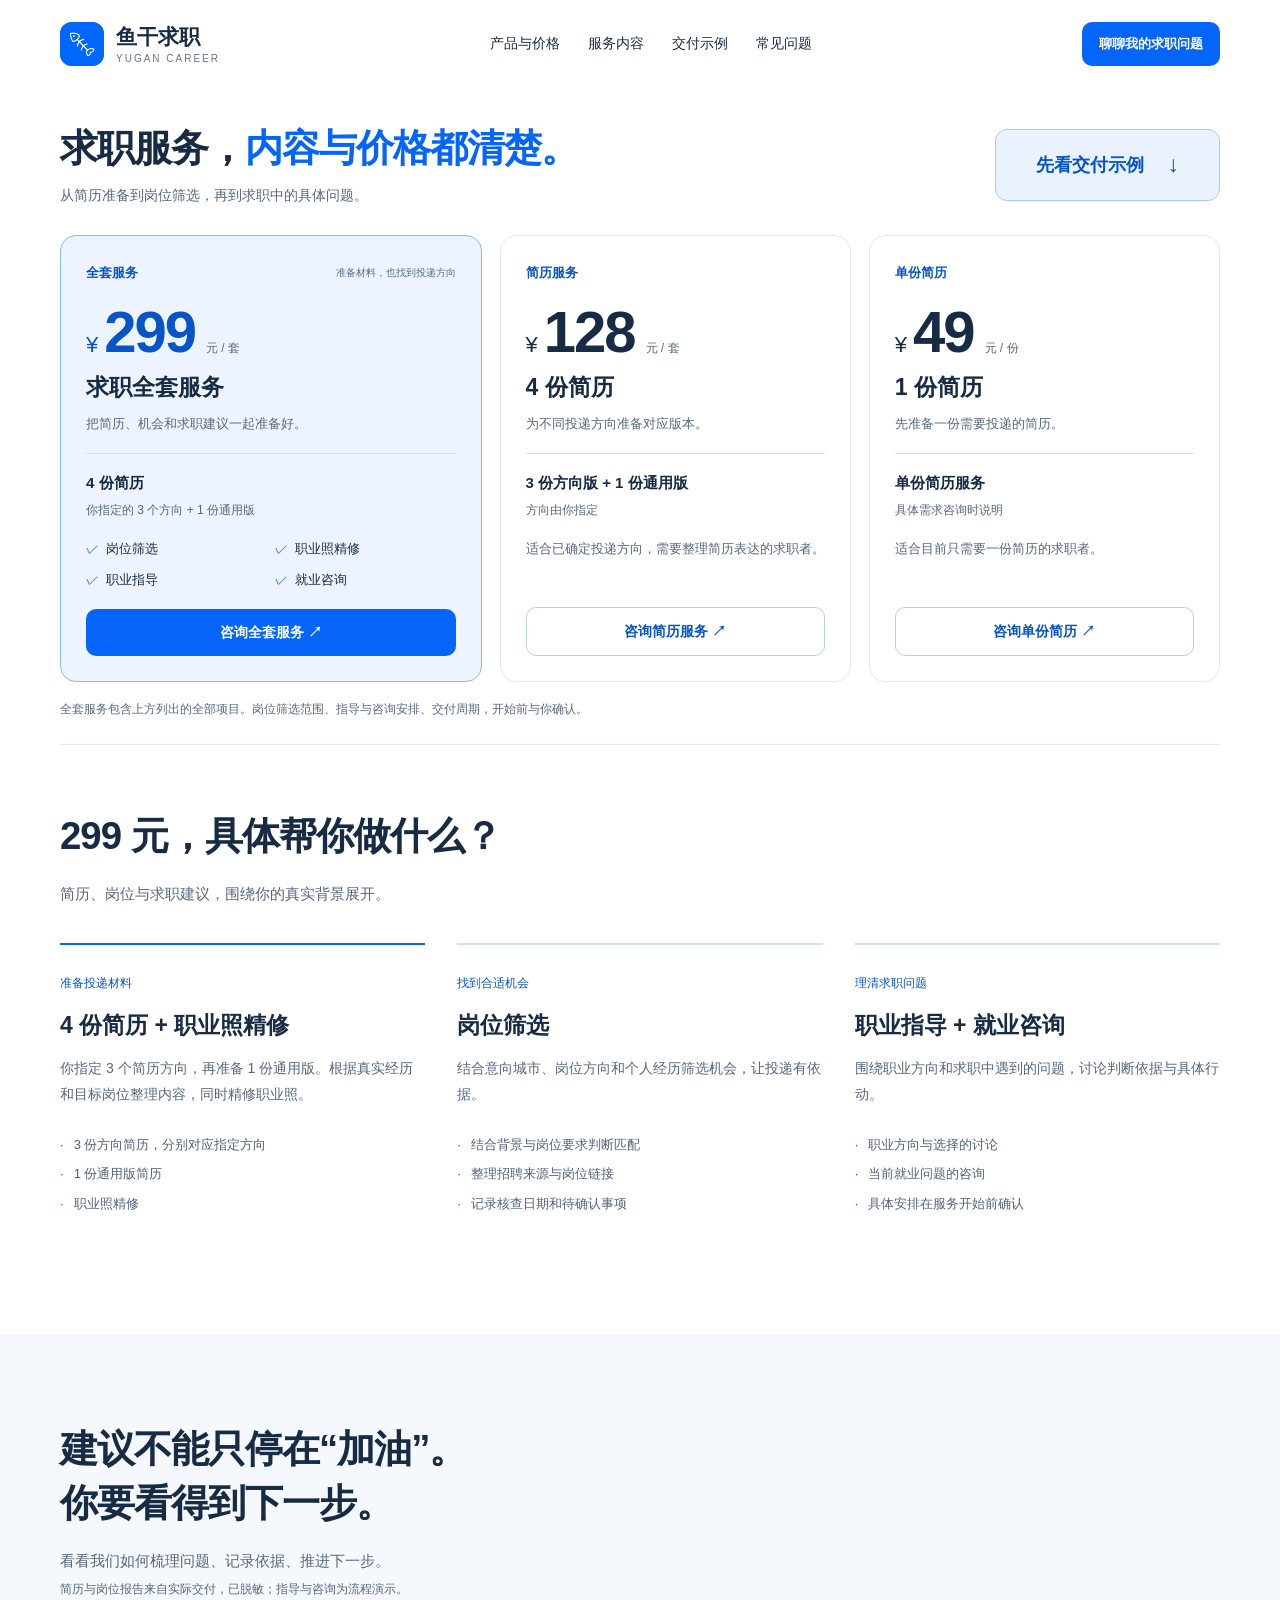
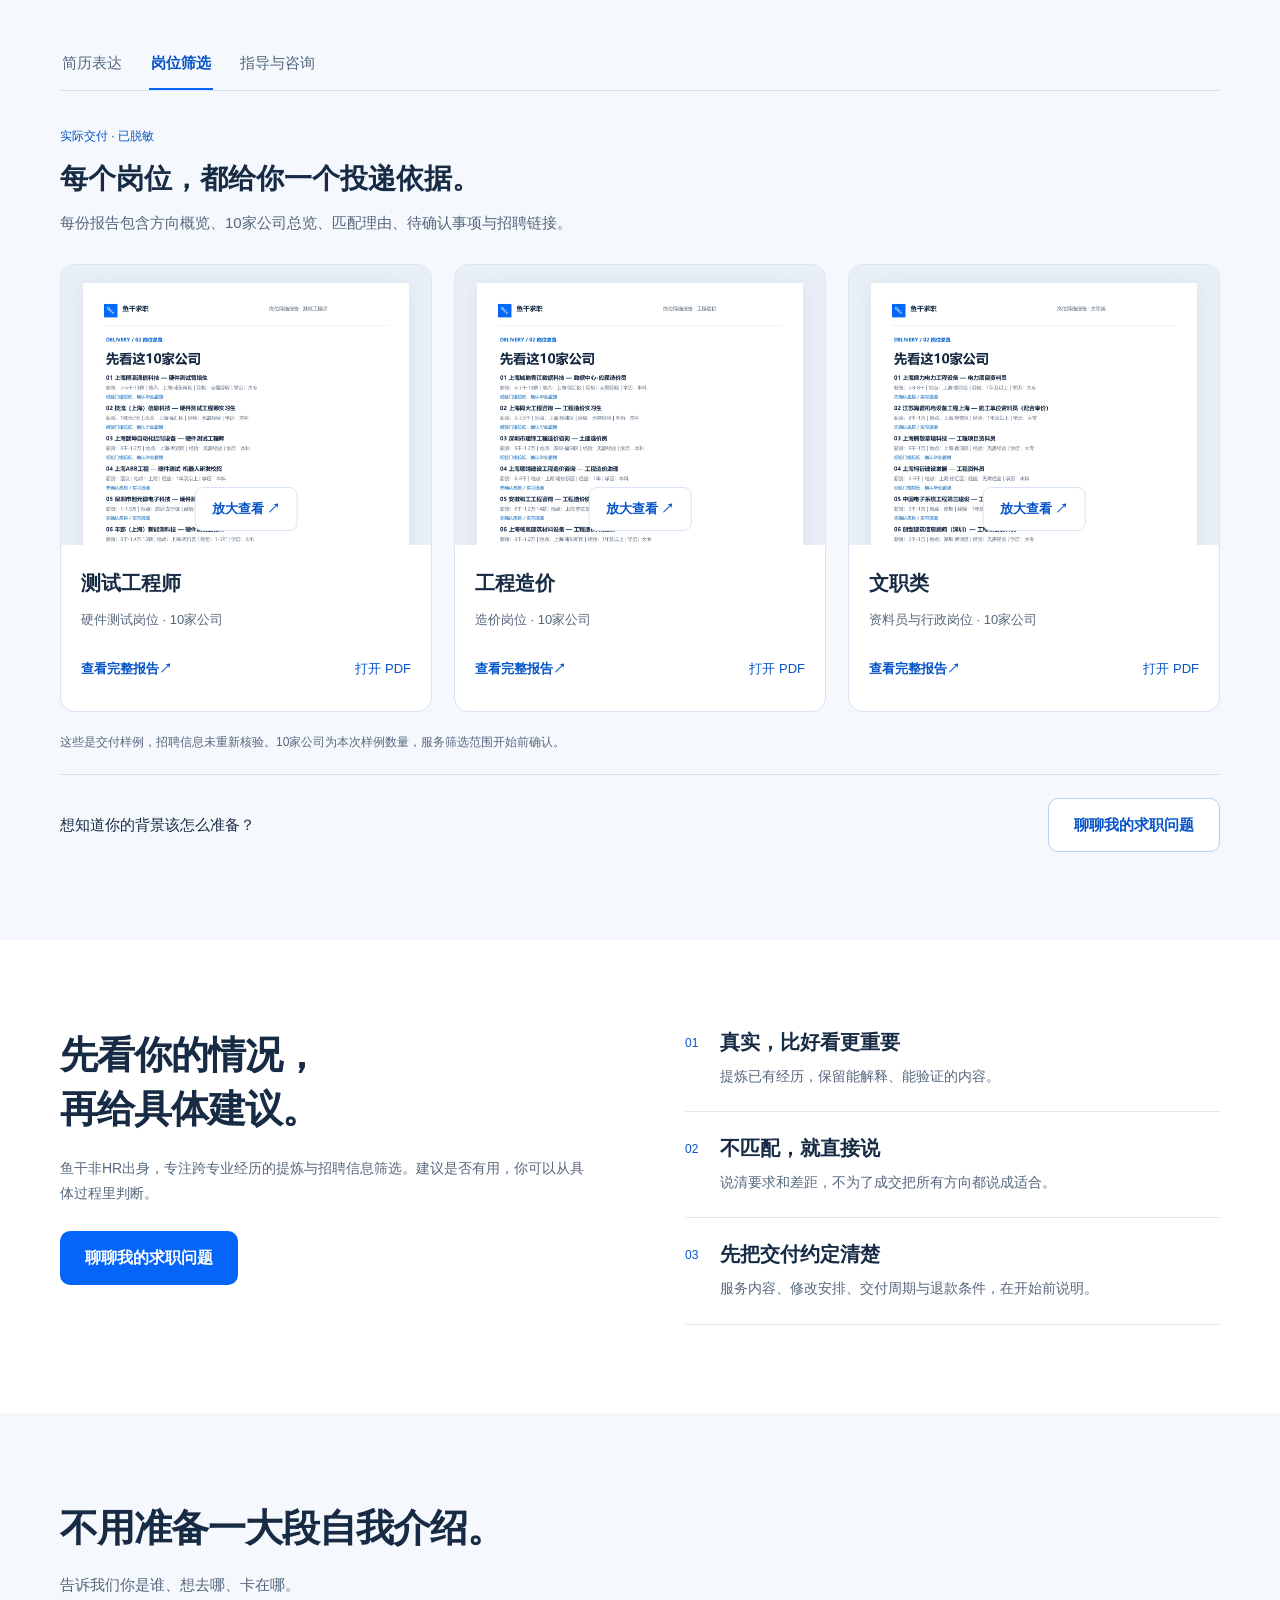
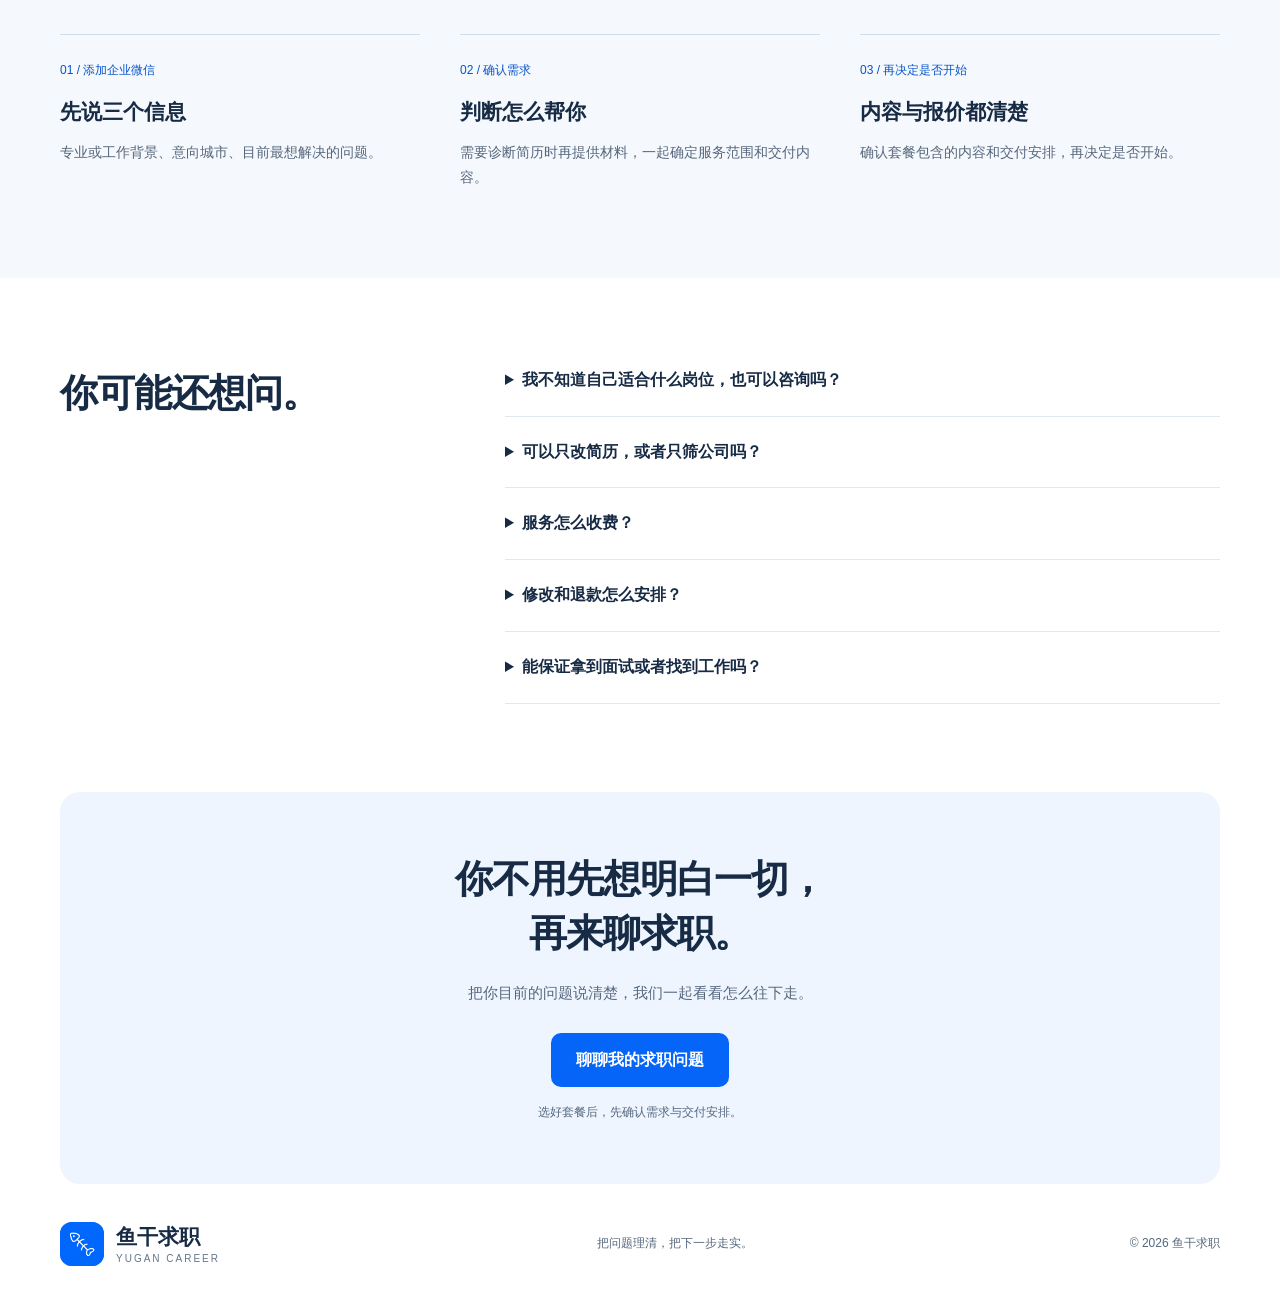
==== index.html @ aa8408c3 "Publish Yugan career landing page with anonymous delivery examples" ====
<!doctype html>
<html lang="zh-CN">
<head>
<meta charset="UTF-8"><meta name="viewport" content="width=device-width,initial-scale=1">
<title>鱼干求职｜全套求职服务 299 元</title>
<meta name="description" content="全套服务299元：4份简历、岗位筛选、职业照精修、职业指导、就业咨询。4份简历128元，单份简历49元。">
<meta name="theme-color" content="#0665f9">
<link rel="icon" type="image/png" href="yugan-logo-v9.png">
<link rel="stylesheet" href="style.css?v=live-8">
</head>
<body>
<header class="header"><a class="brand" href="#"><img class="brand-mark" src="yugan-logo-v9.png" alt="鱼干鱼骨标识" width="48" height="48"><span>鱼干求职<small>YUGAN CAREER</small></span></a><nav aria-label="主导航"><a href="#products">产品与价格</a><a href="#services">服务内容</a><a href="#delivery">交付示例</a><a href="#questions">常见问题</a></nav><button class="button small" data-contact>聊聊我的求职问题</button></header>
<main>
<section class="product-hero" id="products" aria-labelledby="product-title">
<div class="product-heading"><div><h1 id="product-title">求职服务，<span>内容与价格都清楚。</span></h1><p>从简历准备到岗位筛选，再到求职中的具体问题。</p></div><a href="#delivery" class="delivery-cta"><span>先看交付示例</span><span aria-hidden="true">↓</span></a></div>
<div class="pricing-grid">
<article class="price-card full-plan"><div class="plan-head"><span class="plan-tag">全套服务</span><span class="plan-hint">准备材料，也找到投递方向</span></div><div class="plan-price"><span>¥</span><strong>299</strong><span>元 / 套</span></div><h2>求职全套服务</h2><p class="plan-summary">把简历、机会和求职建议一起准备好。</p><div class="resume-bundle"><strong>4 份简历</strong><span>你指定的 3 个方向 + 1 份通用版</span></div><ul class="plan-includes"><li>岗位筛选</li><li>职业照精修</li><li>职业指导</li><li>就业咨询</li></ul><button class="button" data-contact data-plan="求职全套服务 · 299元">咨询全套服务 ↗</button></article>
<article class="price-card resume-plan"><div class="plan-head"><span class="plan-tag">简历服务</span></div><div class="plan-price"><span>¥</span><strong>128</strong><span>元 / 套</span></div><h2>4 份简历</h2><p class="plan-summary">为不同投递方向准备对应版本。</p><div class="resume-bundle"><strong>3 份方向版 + 1 份通用版</strong><span>方向由你指定</span></div><p class="plan-detail">适合已确定投递方向，需要整理简历表达的求职者。</p><button class="button secondary" data-contact data-plan="4份简历服务 · 128元">咨询简历服务 ↗</button></article>
<article class="price-card single-plan"><div class="plan-head"><span class="plan-tag">单份简历</span></div><div class="plan-price"><span>¥</span><strong>49</strong><span>元 / 份</span></div><h2>1 份简历</h2><p class="plan-summary">先准备一份需要投递的简历。</p><div class="resume-bundle"><strong>单份简历服务</strong><span>具体需求咨询时说明</span></div><p class="plan-detail">适合目前只需要一份简历的求职者。</p><button class="button secondary" data-contact data-plan="单份简历服务 · 49元">咨询单份简历 ↗</button></article>
</div><p class="pricing-note">全套服务包含上方列出的全部项目。岗位筛选范围、指导与咨询安排、交付周期，开始前与你确认。</p>
</section>
<section class="section services" id="services"><div class="section-head"><h2>299 元，具体帮你做什么？</h2><p>简历、岗位与求职建议，围绕你的真实背景展开。</p></div><div class="service-grid"><article class="service-card"><span class="service-label">准备投递材料</span><h3>4 份简历 + 职业照精修</h3><p>你指定 3 个简历方向，再准备 1 份通用版。根据真实经历和目标岗位整理内容，同时精修职业照。</p><ul><li>3 份方向简历，分别对应指定方向</li><li>1 份通用版简历</li><li>职业照精修</li></ul></article><article class="service-card"><span class="service-label">找到合适机会</span><h3>岗位筛选</h3><p>结合意向城市、岗位方向和个人经历筛选机会，让投递有依据。</p><ul><li>结合背景与岗位要求判断匹配</li><li>整理招聘来源与岗位链接</li><li>记录核查日期和待确认事项</li></ul></article><article class="service-card"><span class="service-label">理清求职问题</span><h3>职业指导 + 就业咨询</h3><p>围绕职业方向和求职中遇到的问题，讨论判断依据与具体行动。</p><ul><li>职业方向与选择的讨论</li><li>当前就业问题的咨询</li><li>具体安排在服务开始前确认</li></ul></article></div></section>
<section class="delivery-section" id="delivery"><div class="section delivery-inner"><div class="section-head"><div><h2>建议不能只停在“加油”。<br>你要看得到下一步。</h2></div><p>看看我们如何梳理问题、记录依据、推进下一步。<br><small>简历与岗位报告来自实际交付，已脱敏；指导与咨询为流程演示。</small></p></div><div class="delivery-tabs" role="tablist" aria-label="交付示例"><button id="tab-resume" role="tab" aria-selected="false" tabindex="-1" aria-controls="panel-resume" data-tab="resume">简历表达</button><button id="tab-jobs" role="tab" aria-selected="true" aria-controls="panel-jobs" tabindex="0" data-tab="jobs">岗位筛选</button><button id="tab-follow" role="tab" aria-selected="false" tabindex="-1" aria-controls="panel-follow" data-tab="follow">指导与咨询</button></div><div id="panel-resume" class="delivery-panel sample-panel" role="tabpanel" aria-labelledby="tab-resume" hidden><div class="sample-intro"><span class="mini-label">实际交付 · 已脱敏</span><h3>同一段经历，围绕不同方向展开。</h3><p>以下展示三份方向版简历。通用版也是4份简历服务的一部分，本次样例未展示。</p></div><div class="sample-grid"><article class="sample-card"><button class="sample-preview" data-sample="resume-1" aria-label="放大查看工程造价 · 简历"><img src="resume-1-1.webp" alt="工程造价 · 简历脱敏页面预览" loading="lazy" width="1191" height="1684"><span>放大查看 ↗</span></button><div class="sample-card-copy"><h4>工程造价</h4><p>突出算量、资料与招投标经历</p><div class="sample-actions"><button data-sample="resume-1">查看简历 <span aria-hidden="true">↗</span></button><a href="resume-1.pdf" target="_blank" rel="noopener">打开 PDF</a></div></div></article><article class="sample-card"><button class="sample-preview" data-sample="resume-2" aria-label="放大查看测试工程师 · 简历"><img src="resume-2-1.webp" alt="测试工程师 · 简历脱敏页面预览" loading="lazy" width="1191" height="1684"><span>放大查看 ↗</span></button><div class="sample-card-copy"><h4>测试工程师</h4><p>突出硬件测试与系统调试经历</p><div class="sample-actions"><button data-sample="resume-2">查看简历 <span aria-hidden="true">↗</span></button><a href="resume-2.pdf" target="_blank" rel="noopener">打开 PDF</a></div></div></article><article class="sample-card"><button class="sample-preview" data-sample="resume-3" aria-label="放大查看电气工程师 · 简历"><img src="resume-3-1.webp" alt="电气工程师 · 简历脱敏页面预览" loading="lazy" width="1191" height="1684"><span>放大查看 ↗</span></button><div class="sample-card-copy"><h4>电气工程师</h4><p>突出电气控制与自动化项目</p><div class="sample-actions"><button data-sample="resume-3">查看简历 <span aria-hidden="true">↗</span></button><a href="resume-3.pdf" target="_blank" rel="noopener">打开 PDF</a></div></div></article></div><p class="sample-note">姓名、联系方式、照片及学校、单位名称已隐藏，保留经历正文供你查看。</p><div class="sample-consult"><span>想知道你的背景该怎么准备？</span><button class="button secondary" data-contact>聊聊我的求职问题</button></div></div><div id="panel-jobs" class="delivery-panel sample-panel" role="tabpanel" aria-labelledby="tab-jobs"><div class="sample-intro"><span class="mini-label">实际交付 · 已脱敏</span><h3>每个岗位，都给你一个投递依据。</h3><p>每份报告包含方向概览、10家公司总览、匹配理由、待确认事项与招聘链接。</p></div><div class="sample-grid"><article class="sample-card"><button class="sample-preview" data-sample="jobs-1" aria-label="放大查看测试工程师 · 岗位筛选报告"><img src="jobs-1-2.webp" alt="测试工程师 · 岗位筛选报告脱敏页面预览" loading="lazy" width="1191" height="1684"><span>放大查看 ↗</span></button><div class="sample-card-copy"><h4>测试工程师</h4><p>硬件测试岗位 · 10家公司</p><div class="sample-actions"><button data-sample="jobs-1">查看完整报告 <span aria-hidden="true">↗</span></button><a href="jobs-1.pdf" target="_blank" rel="noopener">打开 PDF</a></div></div></article><article class="sample-card"><button class="sample-preview" data-sample="jobs-2" aria-label="放大查看工程造价 · 岗位筛选报告"><img src="jobs-2-2.webp" alt="工程造价 · 岗位筛选报告脱敏页面预览" loading="lazy" width="1191" height="1684"><span>放大查看 ↗</span></button><div class="sample-card-copy"><h4>工程造价</h4><p>造价岗位 · 10家公司</p><div class="sample-actions"><button data-sample="jobs-2">查看完整报告 <span aria-hidden="true">↗</span></button><a href="jobs-2.pdf" target="_blank" rel="noopener">打开 PDF</a></div></div></article><article class="sample-card"><button class="sample-preview" data-sample="jobs-3" aria-label="放大查看文职类 · 岗位筛选报告"><img src="jobs-3-2.webp" alt="文职类 · 岗位筛选报告脱敏页面预览" loading="lazy" width="1191" height="1684"><span>放大查看 ↗</span></button><div class="sample-card-copy"><h4>文职类</h4><p>资料员与行政岗位 · 10家公司</p><div class="sample-actions"><button data-sample="jobs-3">查看完整报告 <span aria-hidden="true">↗</span></button><a href="jobs-3.pdf" target="_blank" rel="noopener">打开 PDF</a></div></div></article></div><p class="sample-note">这些是交付样例，招聘信息未重新核验。10家公司为本次样例数量，服务筛选范围开始前确认。</p><div class="sample-consult"><span>想知道你的背景该怎么准备？</span><button class="button secondary" data-contact>聊聊我的求职问题</button></div></div><div id="panel-follow" class="delivery-panel consultation-panel" role="tabpanel" aria-labelledby="tab-follow" hidden>
<div class="sample-intro"><span class="mini-label">职业指导 + 就业咨询 · 内容与流程演示</span><h3>你卡在哪，我们就从哪一步理清。</h3><p>方向没定、投递没反馈、机会不会选。把问题拆开，结合你的经历和实际限制，讨论下一步怎么做。</p></div>
<div class="consult-topics">
<article><span class="consult-number">01 / 方向判断</span><h4>“我的经历，到底能找什么工作？”</h4><p>专业不对口、想转行，或几个方向都想尝试。</p><details open><summary>具体会讨论什么</summary><ul><li>从课程、项目和实习中找可迁移的能力。</li><li>对照目标岗位，区分已有优势与需要补的要求。</li><li>结合城市、薪资预期和时间安排，排出尝试顺序。</li></ul><div class="consult-result"><strong>让你更清楚</strong><span>先试哪个方向，理由是什么，哪些条件还需要验证。</span></div></details></article>
<article><span class="consult-number">02 / 投递判断</span><h4>“投了不少，为什么一直没反馈？”</h4><p>先看投递记录，再判断问题出在哪一步。</p><details><summary>具体会讨论什么</summary><ul><li>投的岗位是否符合毕业届别、经验和专业要求。</li><li>使用的简历版本，是否能支撑岗位的关键要求。</li><li>反馈停在投递、沟通还是面试环节，分别怎么调整。</li></ul><div class="consult-result"><strong>让你更清楚</strong><span>下一轮优先调整方向、材料，还是投递方式。</span></div></details></article>
<article><span class="consult-number">03 / 机会选择</span><h4>“回老家还是去大城市？这份工作值不值得去？”</h4><p>把具体机会摊开，看你在意的条件。</p><details><summary>具体会讨论什么</summary><ul><li>比较工作内容、薪资、生活成本与通勤。</li><li>看岗位能积累哪些经验，是否接近你的后续方向。</li><li>列出招聘信息里没说清、需要向企业确认的问题。</li></ul><div class="consult-result"><strong>让你更清楚</strong><span>选择依据、主要取舍，以及做决定前还缺哪些信息。</span></div></details></article>
</div>
<div class="consult-example"><div class="consult-example-heading"><span class="mini-label">一次讨论如何展开</span><h4>“测试、造价、文职，三个方向都能投吗？”</h4><p>场景演示，展示分析思路；并非真实客户咨询记录。</p></div><div class="consult-example-body"><dl><div><dt>先看经历</dt><dd>有哪些测试、工程资料、算量或办公经历？分别做到什么程度？</dd></div><div><dt>再对照岗位</dt><dd>测试岗看技术与实操，造价岗看算量与清单，资料岗看归档与台账。经历能对上的部分各不相同。</dd></div><div><dt>补齐限制条件</dt><dd>能去哪个城市？何时到岗？最低薪资预期是多少？能否接受驻场？</dd></div><div><dt>确定下一步</dt><dd>选出优先尝试的方向，用对应简历投符合门槛的岗位；记录反馈后，再讨论是否调整。</dd></div></dl><div class="consult-takeaway"><strong>把“我很迷茫”变成一个具体任务。</strong><span>先确认目标岗位的应届通道，再准备对应材料和投递问题。</span></div></div></div>
<div class="consult-preparation"><div><span class="mini-label">不用先把一切想明白</span><h4>咨询前，带来这三类信息就够了。</h4><p>不需要完整材料才能开始聊，先说明你当前最困扰的问题。</p></div><ol><li><strong>你的背景</strong><span>专业、毕业时间、工作或实习经历。</span></li><li><strong>你的条件</strong><span>意向城市、岗位、薪资预期与到岗时间。</span></li><li><strong>你遇到的问题</strong><span>投递记录、招聘页面或正在比较的机会，有的话一起提供。</span></li></ol></div>
<p class="sample-note">以上展示可讨论的问题与分析方式。具体指导与咨询范围、次数、响应时间和交付形式，服务开始前确认；建议结合实际情况，不承诺保面试或保录用。</p><div class="sample-consult"><span>把你当前最想解决的一个问题告诉我们。</span><button class="button secondary" data-contact>聊聊我的求职问题</button></div>
</div></div></section>
<section class="section approach"><div class="approach-statement"><h2>先看你的情况，<br>再给具体建议。</h2><p>鱼干非HR出身，专注跨专业经历的提炼与招聘信息筛选。建议是否有用，你可以从具体过程里判断。</p><button class="button" data-contact>聊聊我的求职问题</button></div><div class="principles"><article><span>01</span><div><h3>真实，比好看更重要</h3><p>提炼已有经历，保留能解释、能验证的内容。</p></div></article><article><span>02</span><div><h3>不匹配，就直接说</h3><p>说清要求和差距，不为了成交把所有方向都说成适合。</p></div></article><article><span>03</span><div><h3>先把交付约定清楚</h3><p>服务内容、修改安排、交付周期与退款条件，在开始前说明。</p></div></article></div></section>
<section class="process-section"><div class="section"><div class="section-head"><div><h2>不用准备一大段自我介绍。</h2></div><p>告诉我们你是谁、想去哪、卡在哪。</p></div><div class="process-grid"><article><span>01 / 添加企业微信</span><h3>先说三个信息</h3><p>专业或工作背景、意向城市、目前最想解决的问题。</p></article><article><span>02 / 确认需求</span><h3>判断怎么帮你</h3><p>需要诊断简历时再提供材料，一起确定服务范围和交付内容。</p></article><article><span>03 / 再决定是否开始</span><h3>内容与报价都清楚</h3><p>确认套餐包含的内容和交付安排，再决定是否开始。</p></article></div></div></section>
<section class="section faq" id="questions"><div><h2>你可能还想问。</h2></div><div class="faq-list"><details><summary>我不知道自己适合什么岗位，也可以咨询吗？</summary><p>可以。先说明你的专业、经历和限制条件，我们会讨论可尝试的方向及判断依据，再确定是否适合进一步服务。</p></details><details><summary>可以只改简历，或者只筛公司吗？</summary><p>可以只选择简历服务：4份简历128元，单份49元。岗位筛选包含在299元全套服务中；如需单独筛选，先咨询具体安排。</p></details><details><summary>服务怎么收费？</summary><p>全套服务299元，包含4份简历、岗位筛选、职业照精修、职业指导与就业咨询。简历服务128元，包含指定3个方向的简历和1份通用版，共4份。单份简历49元。</p></details><details><summary>修改和退款怎么安排？</summary><p>简历服务支持定稿前修改、不满意全额退款。全套服务各项交付的修改与退款安排，会在购买前说明。</p></details><details><summary>能保证拿到面试或者找到工作吗？</summary><p>不能保证。我们负责约定的材料、筛选和指导交付，面试与录用由企业及求职实际情况共同决定。</p></details></div></section>
<section class="closing"><h2>你不用先想明白一切，<br>再来聊求职。</h2><p>把你目前的问题说清楚，我们一起看看怎么往下走。</p><button class="button orange" data-contact>聊聊我的求职问题</button><small>选好套餐后，先确认需求与交付安排。</small></section>
</main><footer><a class="brand" href="#"><img class="brand-mark" src="yugan-logo-v9.png" alt="鱼干鱼骨标识" width="48" height="48"><span>鱼干求职<small>YUGAN CAREER</small></span></a><p>把问题理清，把下一步走实。</p><span>© 2026 鱼干求职</span></footer>
<div class="mobile-bar"><div><strong id="sticky-plan">想了解哪一档服务？</strong><span id="sticky-detail">全套299元 · 简历128元 · 单份49元</span></div><button class="button orange" data-contact>聊聊我的求职问题</button></div>
<dialog id="contact-dialog" aria-labelledby="contact-title"><button class="close-dialog" aria-label="关闭咨询窗口">×</button><h2 id="contact-title">聊聊你的服务需求。</h2><p id="selected-plan" hidden></p><button type="button" id="copy-consultation" class="copy-consultation" hidden>复制套餐与咨询说明</button><p id="copy-feedback" class="copy-feedback" role="status"></p><ol class="contact-prompts"><li>你的专业或工作背景</li><li>想去的城市与岗位方向</li><li>当前最想解决的问题</li></ol><div id="contact-ready" hidden><img id="contact-qr" alt="鱼干求职企业微信添加二维码" hidden><a id="contact-link" class="button" target="_blank" rel="noopener noreferrer">打开企业微信添加入口</a><p>手机上可按入口提示添加，或长按保存二维码后在微信中识别。</p></div><div id="contact-unavailable"><strong>企业微信咨询入口尚未开放</strong><p>当前页面供预览，添加入口接通后即可咨询。</p></div></dialog>
<dialog id="sample-dialog" aria-labelledby="sample-title"><div class="sample-viewer-head"><div><span class="mini-label">脱敏交付样例</span><h2 id="sample-title"></h2></div><button id="sample-close" aria-label="关闭样例预览">×</button></div><div class="sample-viewer-controls"><button id="sample-prev" aria-label="上一页">← 上一页</button><span id="sample-page" aria-live="polite"></span><button id="sample-next" aria-label="下一页">下一页 →</button></div><div class="sample-viewer-scroll"><img id="sample-image" alt="" width="1191" height="1684"></div><div class="sample-viewer-foot"><a id="sample-original" target="_blank" rel="noopener">打开高清图放大</a><a id="sample-pdf" target="_blank" rel="noopener">打开完整 PDF ↗</a></div></dialog>
<script src="contact-config.js"></script><script src="script.js?v=live-8"></script>
</body></html>
---- style.css ----
:root{--brand:#0665f9;--ink:#172b45;--muted:#56677d;--line:#e1e8f1;--paper:#fff;--blue:#f3f7ff}*{box-sizing:border-box}html{scroll-behavior:smooth;scroll-padding-top:90px}body{margin:0;background:white;color:var(--ink);font:16px/1.8 "Microsoft YaHei","PingFang SC",sans-serif}h1,h2,h3,p{margin:0}h1,h2,h3{line-height:1.4}h2{font-size:clamp(28px,3vw,40px);letter-spacing:-1px}h3{font-size:23px}p{color:var(--muted)}button,a,summary{-webkit-tap-highlight-color:transparent}button{font:inherit;cursor:pointer;border:0}a{color:inherit;text-decoration:none}button:focus-visible,a:focus-visible,summary:focus-visible{outline:3px solid var(--brand);outline-offset:5px}[hidden]{display:none!important}::selection{background:#d7e7ff;color:#172b45}.header{max-width:1240px;height:88px;margin:auto;padding:0 40px;display:flex;align-items:center;justify-content:space-between;gap:24px}.brand{display:flex;align-items:center;gap:12px;font-size:21px;font-weight:750;white-space:nowrap;line-height:1.4}.brand small{display:block;font-size:10px;letter-spacing:2px;color:#64758b;font-weight:500}.brand-mark{width:44px;height:44px;object-fit:contain;border-radius:12px;background:var(--brand)}nav{display:flex;gap:28px;font-size:14px}nav a:hover,.text-link:hover{color:var(--brand)}.button{display:inline-flex;align-items:center;justify-content:center;gap:24px;border-radius:10px;background:var(--brand);color:white;font-weight:600;padding:15px 25px;line-height:1.5;transition:background .2s,transform .2s}.button:hover{background:#0752cc;transform:translateY(-2px)}.button.small{padding:11px 17px;font-size:13px}.hero{padding:65px 40px 0;max-width:1240px;margin:auto}.hero-inner{display:grid;grid-template-columns:1.1fr 1fr;gap:70px;align-items:center}.eyebrow{display:block;font-size:13px;letter-spacing:1px;color:var(--brand);margin-bottom:23px}.hero h1{font-size:clamp(42px,4.7vw,62px);line-height:1.34;letter-spacing:-2px;font-weight:800}.hero h1 span{color:var(--brand)}.hero-description{margin-top:25px;font-size:16px;line-height:1.95}.hero-actions{display:flex;align-items:center;gap:23px;flex-wrap:wrap;margin-top:31px}.text-link{font-size:14px}.hero-note{font-size:12px;margin-top:15px}.route-board{border:1px solid #d9e5f6;border-radius:20px;overflow:hidden;background:#f5f8fe}.route-top{display:flex;justify-content:space-between;align-items:center;padding:22px 26px 0;font-size:14px;font-weight:600}.route-dot{width:8px;height:8px;border-radius:50%;background:var(--brand)}.route-options{display:flex;gap:6px;margin:20px 24px 0;padding:5px;border-radius:10px;background:#e8eef8}.route-option{flex:1;background:transparent;border-radius:7px;padding:9px 3px;font-size:13px;color:#506077;white-space:nowrap}.route-option[aria-pressed=true]{background:white;color:#0754c9;box-shadow:0 2px 6px #234d8b0c;font-weight:700}.route-result{padding:27px 29px 29px;min-height:280px}.route-label{font-size:12px;color:#546780}.route-result h2{font-size:29px;letter-spacing:-.6px;margin:12px 0}.route-result p{font-size:14px;min-height:50px}.route-path{display:flex;gap:15px;align-items:center;margin-top:23px;font-size:12px;color:#0754c9}.route-path span{background:#e4efff;padding:6px 12px;border-radius:6px}.route-path i{font-style:normal}.route-bottom{border-top:1px solid #d9e5f6;padding:15px 25px;display:flex;justify-content:space-between;gap:10px;font-size:11px;color:#576b85}.route-bottom a{color:#0754c9;white-space:nowrap}.hero-bottom{display:flex;gap:42px;border-bottom:1px solid var(--line);margin-top:55px;padding-bottom:24px;font-size:12px;color:#596c83}.hero-bottom span:before{content:'✓';color:var(--brand);margin-right:10px}.section{max-width:1240px;margin:auto;padding:88px 40px}.section-head{margin-bottom:36px}.section-head p{margin-top:17px;font-size:15px}.section-head small{font-size:12px}.service-grid{display:grid;grid-template-columns:repeat(3,1fr);gap:32px}.service-card{position:relative;border-top:2px solid #cfdef2;padding:28px 0 0;display:flex;flex-direction:column}.service-card:first-child{border-color:var(--brand)}.card-number{position:absolute;right:0;top:25px;font-size:12px;color:#60758d}.service-label{font-size:12px;color:#0754c9;margin-bottom:15px}.service-card h3{margin-bottom:15px}.service-card p{font-size:14px}.service-card ul{padding:0;list-style:none;margin:20px 0 25px;font-size:13px;color:#50637a}.service-card li{margin:6px 0}.service-card li:before{content:'·';color:var(--brand);margin-right:10px}.inline-button{background:transparent;border-top:1px solid var(--line);padding:16px 0 0;text-align:left;color:#0754c9;font-size:13px;font-weight:600;margin-top:auto}.inline-button:after{content:' ↗'}.delivery-section{background:#f5f8fc}.delivery-tabs{display:flex;gap:25px;border-bottom:1px solid #d9e3ef;margin-bottom:30px}.delivery-tabs button{border-bottom:2px solid transparent;background:none;padding:12px 2px;color:#546880;font-size:15px}.delivery-tabs button[aria-selected=true]{border-color:var(--brand);color:#0754c9;font-weight:700}.delivery-panel{display:grid;grid-template-columns:1.1fr 1fr;gap:65px;align-items:center}.document{padding:28px 30px;border:1px solid #dce5f1;background:white;border-radius:14px;box-shadow:0 14px 35px #203a6006}.document-top{display:flex;justify-content:space-between;gap:12px;font-size:13px;font-weight:600;padding-bottom:18px;border-bottom:1px solid var(--line)}.document-top span:last-child{font-size:11px;color:#62768e;font-weight:400}.doc-label{font-size:12px;color:#5b6e85}.before,.after{padding:20px 0}.before p{font-size:15px;margin-top:8px}.after{border-top:1px solid var(--line)}.after p{font-size:17px;margin-top:8px;color:#173c70}.doc-foot{font-size:11px;color:#5c7088;padding-top:16px;border-top:1px solid var(--line)}.mini-label{font-size:12px;color:#0754c9}.delivery-copy h3{font-size:30px;margin:13px 0 19px}.delivery-copy p{font-size:14px;margin-top:12px}.job-fields{margin:8px 0 20px;font-size:13px}.job-fields>div{display:grid;grid-template-columns:90px 1fr;padding:11px 0;border-bottom:1px solid #eef2f7}.job-fields dt{font-weight:600}.job-fields dd{margin:0;color:var(--muted)}.review-list{padding-left:20px;margin:20px 0}.review-list li{padding:8px 0 13px 8px;color:var(--brand)}.review-list strong{color:var(--ink);display:block;font-size:15px}.review-list span{display:block;font-size:13px;color:var(--muted);margin-top:4px}.approach{display:grid;grid-template-columns:1fr 1fr;gap:90px}.approach-statement>p{margin:20px 0 25px;font-size:14px}.principles article{display:flex;gap:22px;padding:22px 0;border-bottom:1px solid var(--line)}.principles article:first-child{padding-top:0}.principles article>span{font-size:12px;color:#0754c9;padding-top:5px}.principles h3{font-size:20px;margin-bottom:8px}.principles p{font-size:14px}.process-section{background:#f5f8fc}.process-grid{display:grid;grid-template-columns:repeat(3,1fr);gap:40px}.process-grid article{border-top:1px solid #cfddec;padding-top:20px}.process-grid article>span{font-size:12px;color:#0754c9}.process-grid h3{font-size:21px;margin:13px 0}.process-grid p{font-size:14px}.faq{display:grid;grid-template-columns:.7fr 1.3fr;gap:60px}.faq-list details{border-bottom:1px solid var(--line);padding:21px 0}.faq-list details:first-child{padding-top:0}.faq-list summary{cursor:pointer;font-size:16px;font-weight:600}.faq-list p{margin-top:13px;font-size:14px}.closing{margin:0 auto;max-width:1160px;padding:60px 25px;background:#eef5ff;text-align:center;border-radius:20px}.closing p{margin:20px 0 27px;font-size:15px}.closing small{display:block;color:var(--muted);font-size:12px;margin-top:15px}footer{max-width:1240px;padding:38px 40px;margin:auto;display:flex;align-items:center;justify-content:space-between;gap:20px}footer p,footer>span{font-size:12px;color:var(--muted)}.mobile-bar{display:none}dialog{border:1px solid var(--line);border-radius:16px;width:calc(100% - 32px);max-width:470px;padding:35px;color:var(--ink)}dialog::backdrop{background:#142a48a6}dialog h2{font-size:25px}.close-dialog{position:absolute;right:12px;top:8px;background:transparent;font-size:30px;color:#5c6d84;width:40px;height:40px}.contact-prompts{padding-left:22px;margin:24px 0;line-height:2.2}.contact-prompts li{font-size:14px}#contact-unavailable{background:#f0f5fc;padding:18px;border-radius:10px}#contact-unavailable strong{font-size:15px}#contact-unavailable p,#contact-ready p{font-size:13px}#contact-qr{max-width:220px;width:100%;display:block;margin:20px auto}#contact-link{width:100%}
@media(max-width:1000px){.hero-inner{gap:30px}.hero h1{font-size:46px}.header nav{gap:18px}.route-top{font-size:13px}.hero-actions{gap:15px}.section{padding-block:65px}.delivery-panel,.approach{gap:35px}.hero{padding-top:45px}.route-result h2{font-size:26px}}
@media(max-width:700px){html{scroll-padding-top:20px}.header{height:76px;padding:0 20px;gap:10px}.brand{font-size:18px;gap:9px}.brand-mark{width:38px;height:38px}.brand small{font-size:8px}.header nav{display:none}.header .button{font-size:11px;padding:10px 12px}.hero{padding:35px 22px 0}.hero-inner{grid-template-columns:1fr;gap:32px}.hero h1{font-size:clamp(37px,10vw,48px);letter-spacing:-1px}.eyebrow{font-size:12px;margin-bottom:18px}.hero-description{font-size:14px;margin-top:21px}.desktop-break{display:none}.hero-actions{gap:15px;margin-top:24px}.hero-actions .button{width:100%;font-size:15px}.hero-note{font-size:11px}.route-board{border-radius:15px}.route-top{padding:20px 20px 0}.route-options{margin:17px 18px 0}.route-option{font-size:12px}.route-result{min-height:260px;padding:23px}.route-result h2{font-size:27px}.route-bottom{padding:13px 18px;font-size:10px}.route-path{gap:10px;font-size:11px}.hero-bottom{margin-top:30px;gap:10px;justify-content:space-between;font-size:10px}.hero-bottom span:before{display:none}.section{padding:52px 22px}.section-head{margin-bottom:28px}.section-head p{font-size:14px}.service-grid{grid-template-columns:1fr;gap:33px}.service-card{padding-top:24px}.service-card ul{margin-block:16px}.delivery-panel{grid-template-columns:1fr;gap:26px}.delivery-tabs{justify-content:space-between;gap:10px}.delivery-tabs button{font-size:14px}.document{padding:23px}.delivery-copy h3{font-size:26px}.approach,.faq{grid-template-columns:1fr;gap:30px}.process-grid{grid-template-columns:1fr;gap:27px}.closing{margin:0 16px;padding:42px 20px;border-radius:14px}.closing h2{font-size:27px}.closing .button{width:100%;font-size:15px}footer{padding:30px 22px 110px;flex-wrap:wrap}footer p{display:none}footer>span{font-size:10px}.mobile-bar{position:fixed;bottom:0;left:0;right:0;z-index:10;display:flex;justify-content:space-between;align-items:center;gap:12px;padding:12px 18px calc(12px + env(safe-area-inset-bottom));background:#fff;border-top:1px solid var(--line)}.mobile-bar strong{display:block;font-size:13px}.mobile-bar span{display:block;font-size:10px;color:var(--muted)}.mobile-bar .button{font-size:12px;padding:12px 14px}.job-fields>div{grid-template-columns:80px 1fr}dialog{padding:32px 24px}}
@media(prefers-reduced-motion:reduce){html{scroll-behavior:auto}*,*::before,*::after{transition:none!important;animation:none!important}}
/* Product-first pricing, October 2026. */
.product-hero{max-width:1240px;margin:auto;padding:34px 40px 0}.product-heading{display:flex;justify-content:space-between;align-items:center;gap:20px;margin-bottom:27px}.product-heading h1{font-size:38px;letter-spacing:-1px;line-height:1.4}.product-heading h1 span{color:var(--brand)}.product-heading p{font-size:14px;margin-top:8px}.pricing-grid{display:grid;grid-template-columns:1.2fr 1fr 1fr;gap:18px}.price-card{padding:25px;border-radius:16px;border:1px solid var(--line);display:flex;flex-direction:column;background:white}.full-plan{background:#edf4ff;border-color:#8ab8ff}.plan-head{display:flex;align-items:center;justify-content:space-between;gap:12px}.plan-tag{font-size:13px;font-weight:700;color:#0754c9}.plan-hint{font-size:10px;color:#536b8d}.plan-price{display:flex;align-items:baseline;gap:6px;margin:12px 0 5px;line-height:1.2}.plan-price strong{font-size:58px;font-weight:800;letter-spacing:-2px}.plan-price>span:first-child{font-size:22px}.plan-price>span:last-child{font-size:12px;color:var(--muted);margin-left:5px}.full-plan .plan-price{color:#0754c9}.price-card h2{font-size:23px;letter-spacing:0}.plan-summary{font-size:13px;margin:8px 0 18px}.resume-bundle{border-top:1px solid #d5e1f1;padding:15px 0}.resume-bundle strong{font-size:15px;display:block}.resume-bundle span{display:block;font-size:12px;color:var(--muted);margin-top:4px}.plan-includes{display:grid;grid-template-columns:1fr 1fr;gap:8px;margin:0 0 18px;padding:0;list-style:none;font-size:13px}.plan-includes li:before{content:'✓';color:#0754c9;margin-right:7px}.plan-detail{font-size:13px;margin:0 0 23px}.price-card .button{width:100%;margin-top:auto;font-size:14px;padding:13px 8px}.button.secondary{background:white;color:#0754c9;border:1px solid #b6cff4}.button.secondary:hover{background:#eff5ff}.pricing-note{font-size:12px;margin:17px 0 0;color:#56677d;border-bottom:1px solid var(--line);padding-bottom:23px}#selected-plan{background:#edf4ff;color:#0754c9;font-size:14px;padding:10px 14px;border-radius:8px;margin-top:16px}.services{padding-top:64px}.mobile-bar .button{white-space:nowrap}@media(max-width:1000px){.header nav{gap:14px;font-size:12px}.price-card{padding:20px}.plan-hint{display:none}.plan-price strong{font-size:50px}.product-heading h1{font-size:33px}}@media(max-width:700px){.product-hero{padding:18px 20px 0}.product-heading{margin-bottom:18px;display:block}.product-heading h1{font-size:27px;letter-spacing:-.7px}.product-heading p{font-size:12px;margin-top:7px}.product-heading>.text-link{display:none}.pricing-grid{grid-template-columns:1fr 1fr;gap:12px}.full-plan{grid-column:1/-1;display:grid;grid-template-columns:1.1fr 1fr;column-gap:15px;padding:18px}.full-plan .plan-head{grid-column:1/-1;margin-bottom:2px}.full-plan .plan-hint{display:block;font-size:9px}.full-plan .plan-price{grid-column:1;grid-row:2;margin:8px 0}.full-plan h2{grid-column:1;grid-row:3;font-size:19px}.full-plan .plan-summary{grid-column:1;grid-row:4;font-size:11px;margin:5px 0 10px}.full-plan .resume-bundle{grid-column:2;grid-row:2/4;border:0;padding:9px 0 0}.full-plan .resume-bundle strong{font-size:15px}.full-plan .resume-bundle span{font-size:11px;line-height:1.65}.full-plan .plan-includes{grid-column:2;grid-row:4;font-size:10px;gap:3px 5px;margin:5px 0 10px;align-content:start}.full-plan .plan-includes li:before{margin-right:3px}.full-plan .button{grid-column:1/-1;padding:11px 8px;font-size:13px}.price-card:not(.full-plan){padding:15px}.plan-price{margin:7px 0}.plan-price strong{font-size:42px}.plan-price>span:first-child{font-size:17px}.plan-price>span:last-child{font-size:10px;margin-left:0}.price-card h2{font-size:18px}.price-card:not(.full-plan) .plan-summary,.plan-detail{display:none}.price-card:not(.full-plan) .resume-bundle{padding:10px 0 13px;margin-top:9px}.resume-bundle strong{font-size:11px}.resume-bundle span{font-size:10px}.price-card:not(.full-plan) .button{font-size:11px;padding:10px 3px}.plan-tag{font-size:11px}.pricing-note{font-size:10px;line-height:1.8;margin-top:12px;padding-bottom:16px}.services{padding-top:45px}.mobile-bar strong{font-size:12px}.mobile-bar span{font-size:9px}.mobile-bar{gap:6px}.mobile-bar .button{padding:11px 9px;font-size:11px}}
.delivery-cta{display:inline-flex;align-items:center;justify-content:center;gap:24px;min-height:58px;min-width:225px;padding:14px 24px;background:#eaf2ff;border:1px solid #a9c9ff;border-radius:12px;color:#0754c9;font-size:18px;font-weight:700;white-space:nowrap;transition:background .2s,transform .2s}.delivery-cta:hover{background:#dceaff;transform:translateY(-2px)}.delivery-cta>span:last-child{font-size:23px}@media(max-width:700px){.product-heading{display:grid;grid-template-columns:1fr;gap:13px}.delivery-cta{display:flex;min-height:46px;min-width:0;width:100%;padding:9px 18px;font-size:15px;justify-content:space-between}.delivery-cta>span:last-child{font-size:21px}.product-heading{margin-bottom:16px}.product-hero{padding-top:14px}}
/* Mobile-first readable service choices. */
.copy-consultation{background:#edf4ff;border:1px solid #b6cff4;border-radius:9px;color:#0754c9;font-size:14px;padding:12px 16px;margin-top:12px;min-height:44px;width:100%}.copy-feedback{font-size:13px;margin-top:8px}.copy-fallback{display:block;white-space:pre-wrap;user-select:text;-webkit-user-select:text;background:#f4f7fc;padding:12px;border-radius:8px;margin-top:8px}.header .button{min-height:44px}dialog{max-height:calc(100dvh - 32px);overflow:auto;overscroll-behavior:contain}.close-dialog{min-width:44px;min-height:44px}#contact-qr{height:auto;touch-action:auto}body:has(dialog[open]){overflow:hidden}@media(max-width:700px){html{scroll-padding-top:18px}.header{height:68px;padding-inline:18px}.header .button{font-size:12px;padding:10px 12px}.product-hero{padding:15px 18px 0}.product-heading{gap:14px;margin-bottom:18px}.product-heading h1{font-size:27px;line-height:1.4;letter-spacing:-.5px}.product-heading h1 span{display:block}.product-heading p{font-size:14px;line-height:1.75}.delivery-cta{min-height:48px;font-size:16px;padding:11px 16px}.pricing-grid{grid-template-columns:1fr;gap:16px}.price-card.full-plan{display:flex;padding:22px;gap:0}.full-plan .plan-head{margin-bottom:0;gap:10px}.plan-tag{font-size:14px}.full-plan .plan-hint{font-size:11px}.full-plan .plan-price{margin:12px 0 6px}.plan-price strong{font-size:54px}.plan-price>span:first-child{font-size:22px}.plan-price>span:last-child{font-size:14px}.full-plan h2,.price-card h2{font-size:22px}.full-plan .plan-summary{font-size:14px;margin:8px 0 17px}.full-plan .resume-bundle{border-top:1px solid #c9daf2;padding:15px 0}.full-plan .resume-bundle strong{font-size:18px}.full-plan .resume-bundle span{font-size:14px;line-height:1.8;margin-top:5px}.full-plan .plan-includes{font-size:14px;gap:10px 8px;margin:0 0 20px;grid-template-columns:1fr 1fr}.full-plan .plan-includes li:before{margin-right:7px}.full-plan .button{font-size:16px;padding:14px 12px;min-height:50px}.price-card:not(.full-plan){display:grid;grid-template-columns:1fr auto;gap:0 14px;padding:20px}.price-card:not(.full-plan) .plan-head{grid-column:1;grid-row:1}.price-card:not(.full-plan) h2{grid-column:1;grid-row:2;margin-top:5px}.price-card:not(.full-plan) .plan-price{grid-column:2;grid-row:1/3;margin:0;align-self:center;gap:4px;flex-wrap:wrap;justify-content:flex-end}.price-card:not(.full-plan) .plan-price strong{font-size:42px}.price-card:not(.full-plan) .plan-price>span:last-child{flex-basis:100%;text-align:right;font-size:12px}.price-card:not(.full-plan) .plan-summary{display:none}.price-card:not(.full-plan) .resume-bundle{grid-column:1/-1;margin-top:15px;padding:13px 0 17px}.price-card:not(.full-plan) .resume-bundle strong{font-size:15px}.price-card:not(.full-plan) .resume-bundle span{font-size:14px}.price-card:not(.full-plan) .button{grid-column:1/-1;min-height:48px;font-size:15px;padding:12px}.pricing-note{font-size:13px;line-height:1.9;margin-top:18px;padding-bottom:25px}.section{padding:48px 20px}.section-head p,.service-card p,.service-card ul,.principles p,.process-grid p,.delivery-copy p,.faq-list p{font-size:15px}.section-head small,.doc-foot{font-size:12px}.delivery-tabs{gap:6px}.delivery-tabs button{font-size:15px;min-height:48px;padding:12px 7px}.document{padding:22px}.document-top{font-size:14px}.review-list strong{font-size:16px}.review-list span{font-size:14px}.job-fields{font-size:14px}.faq-list summary{font-size:16px;padding-block:4px;line-height:1.8}.mobile-bar{padding:12px 18px calc(12px + env(safe-area-inset-bottom));gap:12px}.mobile-bar strong{font-size:14px}.mobile-bar span{font-size:11px;line-height:1.6}.mobile-bar .button{font-size:13px;min-height:48px;padding:12px 14px}.contact-prompts li{font-size:15px}.contact-prompts{line-height:1.9}.closing p{font-size:15px}footer{padding-bottom:130px}dialog{padding:33px 22px 25px;width:calc(100% - 24px);max-height:calc(100dvh - 24px)}dialog h2{font-size:23px}}
@media(max-width:350px){.full-plan .plan-hint{display:none}.mobile-bar{padding-inline:12px;gap:8px}.mobile-bar .button{font-size:12px;padding-inline:10px}.mobile-bar strong{font-size:13px}.mobile-bar span{font-size:10px}.price-card.full-plan{padding:20px}.full-plan .plan-includes{font-size:13px}}

/* Real, anonymous delivery examples. */
.delivery-panel.sample-panel{display:block}.sample-intro{max-width:750px;margin-bottom:28px}.sample-intro h3{font-size:28px;margin:10px 0}.sample-intro p{font-size:15px}.sample-grid{display:grid;grid-template-columns:repeat(3,minmax(0,1fr));gap:22px}.sample-card{border:1px solid #dae4f2;border-radius:14px;background:white;overflow:hidden;min-width:0}.sample-preview{display:block;width:100%;padding:18px 22px 0;background:#e9eff7;position:relative;overflow:hidden;height:280px;text-align:center}.sample-preview img{display:block;width:100%;height:auto;box-shadow:0 3px 18px #15345212}.sample-preview>span{position:absolute;bottom:14px;left:50%;transform:translateX(-50%);padding:9px 16px;background:#fff;border:1px solid #d7e4f5;border-radius:8px;white-space:nowrap;color:#0754c9;font-size:13px;font-weight:600}.sample-card-copy{padding:20px}.sample-card h4{font-size:20px;margin:0 0 7px}.sample-card p{font-size:13px;margin:0 0 16px}.sample-actions{display:flex;gap:14px;align-items:center;justify-content:space-between}.sample-actions button,.sample-actions a{color:#0754c9;font-size:13px;min-height:44px;display:inline-flex;align-items:center;background:transparent;padding:0}.sample-actions button{font-weight:700}.sample-note{font-size:12px;margin:20px 0}.sample-consult{border-top:1px solid #d9e3ef;padding-top:23px;display:flex;align-items:center;justify-content:space-between;gap:20px;font-size:15px}#sample-dialog{max-width:920px;width:calc(100% - 40px);padding:0;overflow:hidden}#sample-dialog[open]{display:flex;flex-direction:column;height:min(92dvh,1100px)}.sample-viewer-head{display:flex;align-items:center;justify-content:space-between;padding:18px 24px;border-bottom:1px solid var(--line);gap:16px}.sample-viewer-head h2{font-size:19px;margin-top:4px}.sample-viewer-head button{width:44px;height:44px;background:#f0f5fc;border-radius:9px;font-size:28px;color:#36506c;flex-shrink:0}.sample-viewer-controls{display:flex;justify-content:space-between;align-items:center;padding:8px 24px;border-bottom:1px solid var(--line);font-size:13px}.sample-viewer-controls button{min-height:44px;background:transparent;color:#0754c9;padding:8px}.sample-viewer-controls button:disabled{color:#8593a5;cursor:default}.sample-viewer-scroll{overflow:auto;overscroll-behavior:contain;flex:1;min-height:0;background:#e9eff7;padding:20px}.sample-viewer-scroll img{width:100%;height:auto;display:block;max-width:760px;margin:auto;box-shadow:0 4px 20px #18304d12}.sample-viewer-foot{display:flex;justify-content:space-between;padding:10px 24px calc(10px + env(safe-area-inset-bottom));gap:16px;border-top:1px solid var(--line);font-size:13px;color:#0754c9}.sample-viewer-foot a{min-height:44px;display:inline-flex;align-items:center}@media(max-width:700px){.sample-intro h3{font-size:24px}.sample-grid{grid-template-columns:1fr;gap:20px}.sample-preview{height:310px;padding:16px 32px 0}.sample-card-copy{padding:18px 20px}.sample-card p{font-size:14px}.sample-actions button,.sample-actions a{font-size:14px}.sample-note{font-size:13px;line-height:1.85}.sample-consult{align-items:stretch;flex-direction:column;gap:14px}.sample-consult .button{min-height:48px}.sample-viewer-head{padding:14px 16px}.sample-viewer-head h2{font-size:17px}.sample-viewer-controls{padding:6px 12px}.sample-viewer-scroll{padding:8px}.sample-viewer-foot{padding-inline:16px;font-size:12px}#sample-dialog{width:calc(100% - 16px);max-height:calc(100dvh - 16px)}#sample-dialog[open]{height:calc(100dvh - 16px)}.delivery-tabs button{padding-inline:3px}}@media(max-width:350px){.sample-preview{padding-inline:20px;height:275px}.sample-viewer-head h2{font-size:15px}}

/* Consultation content, kept distinct from client samples. */
.delivery-panel.consultation-panel{display:block}.consult-topics{display:grid;grid-template-columns:repeat(3,minmax(0,1fr));gap:22px;align-items:start}.consult-topics article{background:white;border:1px solid #dce5f1;border-radius:14px;padding:24px;min-width:0}.consult-number{color:#0754c9;font-size:12px;font-weight:600}.consult-topics h4{font-size:20px;line-height:1.6;margin:14px 0 10px}.consult-topics p{font-size:14px;margin:0 0 16px}.consult-topics summary{min-height:44px;display:list-item;color:#0754c9;cursor:pointer;font-size:14px;font-weight:600;padding:10px 0;border-top:1px solid var(--line)}.consult-topics ul{padding-left:18px;font-size:14px;color:#50637a;margin:10px 0 18px;line-height:1.85}.consult-topics li{margin-bottom:9px}.consult-result{padding:14px;background:#edf4ff;border-radius:8px;font-size:13px}.consult-result strong,.consult-result span{display:block}.consult-result strong{color:#0754c9;margin-bottom:5px}.consult-result span{color:#344e70}.consult-example{margin-top:32px;background:white;border:1px solid #dce5f1;border-radius:14px;overflow:hidden;display:grid;grid-template-columns:.7fr 1.3fr}.consult-example-heading{padding:28px;background:#edf4ff}.consult-example-heading h4{font-size:23px;line-height:1.65;margin:12px 0 16px}.consult-example-heading p{font-size:12px}.consult-example-body{padding:22px 28px}.consult-example dl{margin:0}.consult-example dl>div{display:grid;grid-template-columns:112px 1fr;gap:16px;padding:15px 0;border-bottom:1px solid #e7edf5}.consult-example dt{font-size:14px;font-weight:700}.consult-example dd{font-size:14px;margin:0;color:#50637a;line-height:1.9}.consult-takeaway{margin-top:20px;border-left:3px solid var(--brand);padding-left:15px}.consult-takeaway strong,.consult-takeaway span{display:block;font-size:14px}.consult-takeaway span{color:#50637a;margin-top:7px}.consult-preparation{margin-top:34px;padding:28px 0;border-top:1px solid #d9e3ef;border-bottom:1px solid #d9e3ef;display:grid;grid-template-columns:1fr 1fr;gap:40px}.consult-preparation h4{font-size:23px;line-height:1.6;margin:10px 0}.consult-preparation p{font-size:14px}.consult-preparation ol{padding-left:21px;margin:0}.consult-preparation li{padding-left:7px;margin-bottom:16px;color:#0754c9}.consult-preparation li:last-child{margin-bottom:0}.consult-preparation strong,.consult-preparation span{display:block;font-size:14px}.consult-preparation strong{color:var(--ink)}.consult-preparation li span{color:#50637a;margin-top:4px}@media(max-width:900px){.consult-topics{grid-template-columns:1fr}.consult-topics h4{margin-top:8px}}@media(max-width:700px){.consult-topics{gap:16px}.consult-topics article{padding:22px}.consult-topics h4{font-size:20px}.consult-topics p,.consult-topics ul,.consult-topics summary{font-size:15px}.consult-result{font-size:14px}.consult-example{grid-template-columns:1fr;margin-top:24px}.consult-example-heading{padding:23px}.consult-example-heading h4{font-size:22px}.consult-example-body{padding:10px 22px 24px}.consult-example dl>div{grid-template-columns:1fr;gap:7px;padding:17px 0}.consult-example dd{font-size:15px}.consult-takeaway strong,.consult-takeaway span{font-size:15px}.consult-preparation{grid-template-columns:1fr;gap:22px;margin-top:26px;padding-block:24px}.consult-preparation h4{font-size:22px}.consult-preparation p,.consult-preparation strong,.consult-preparation li span{font-size:15px}}
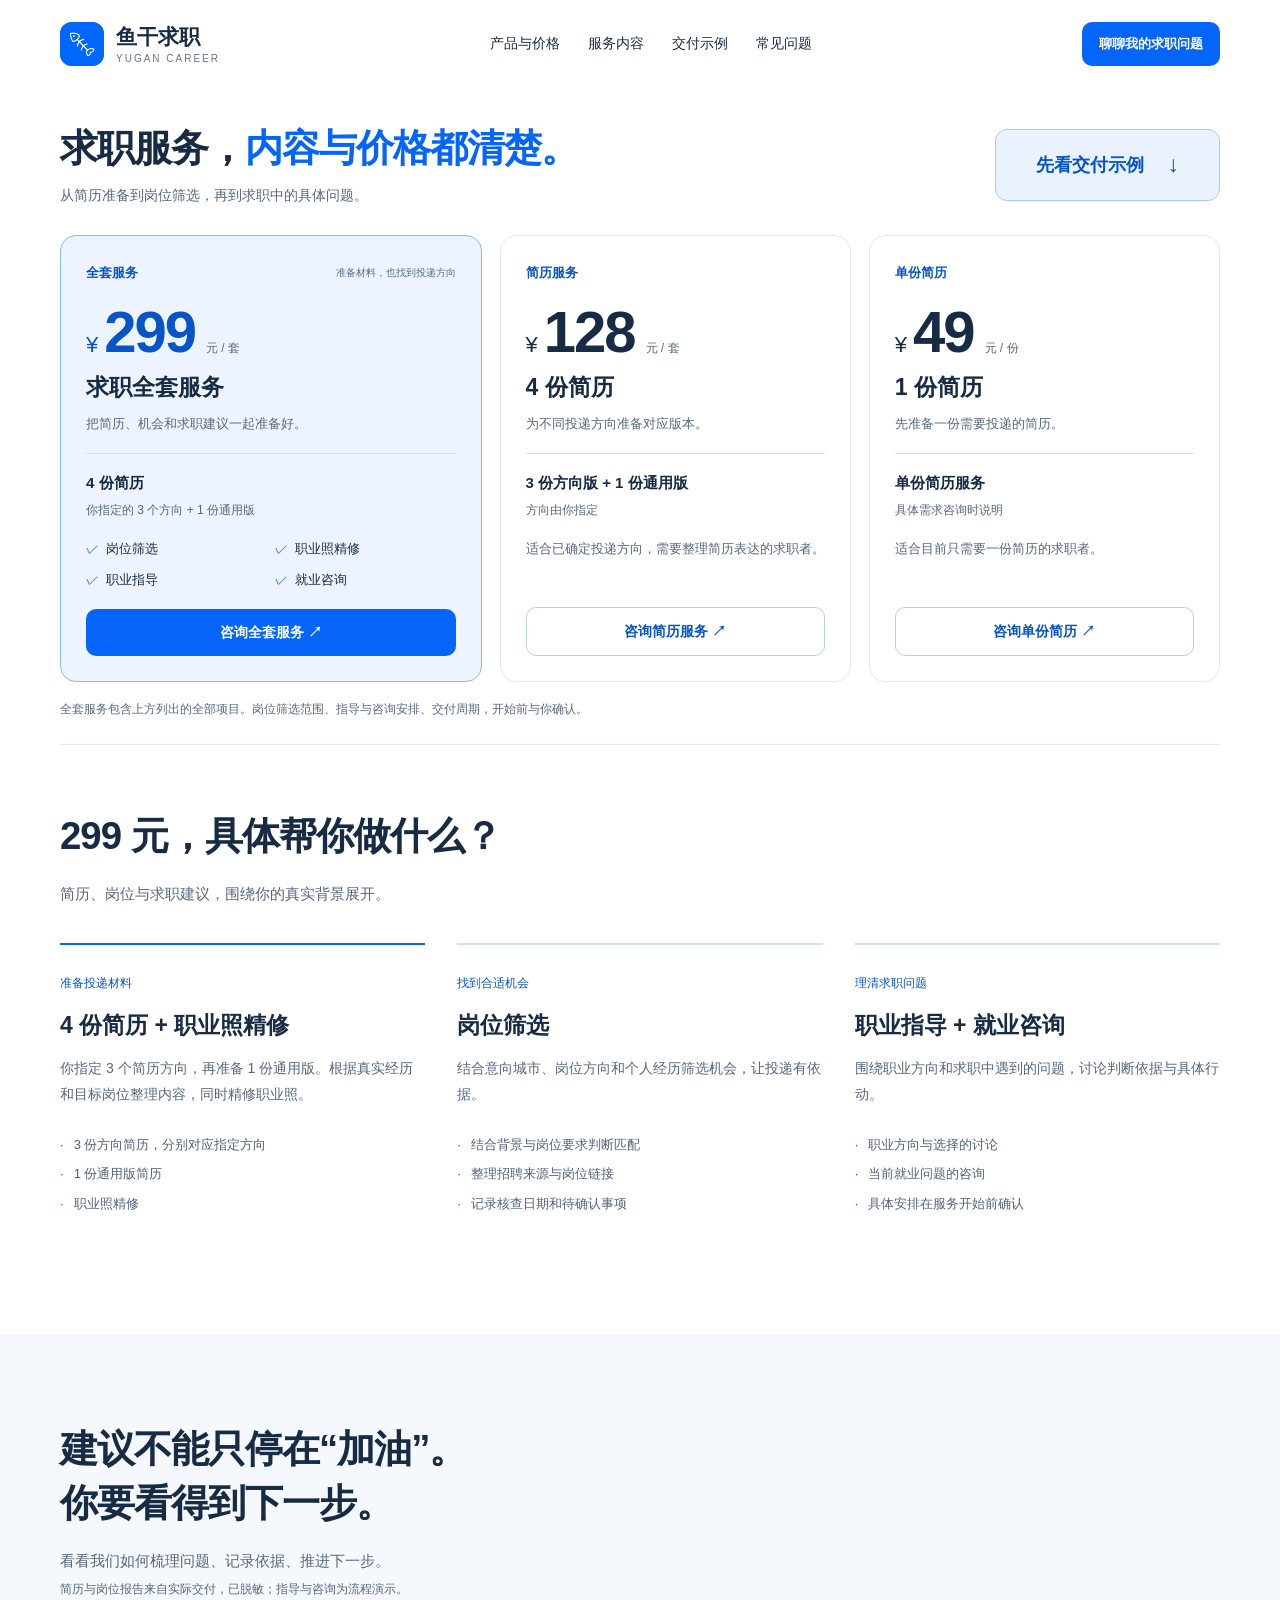
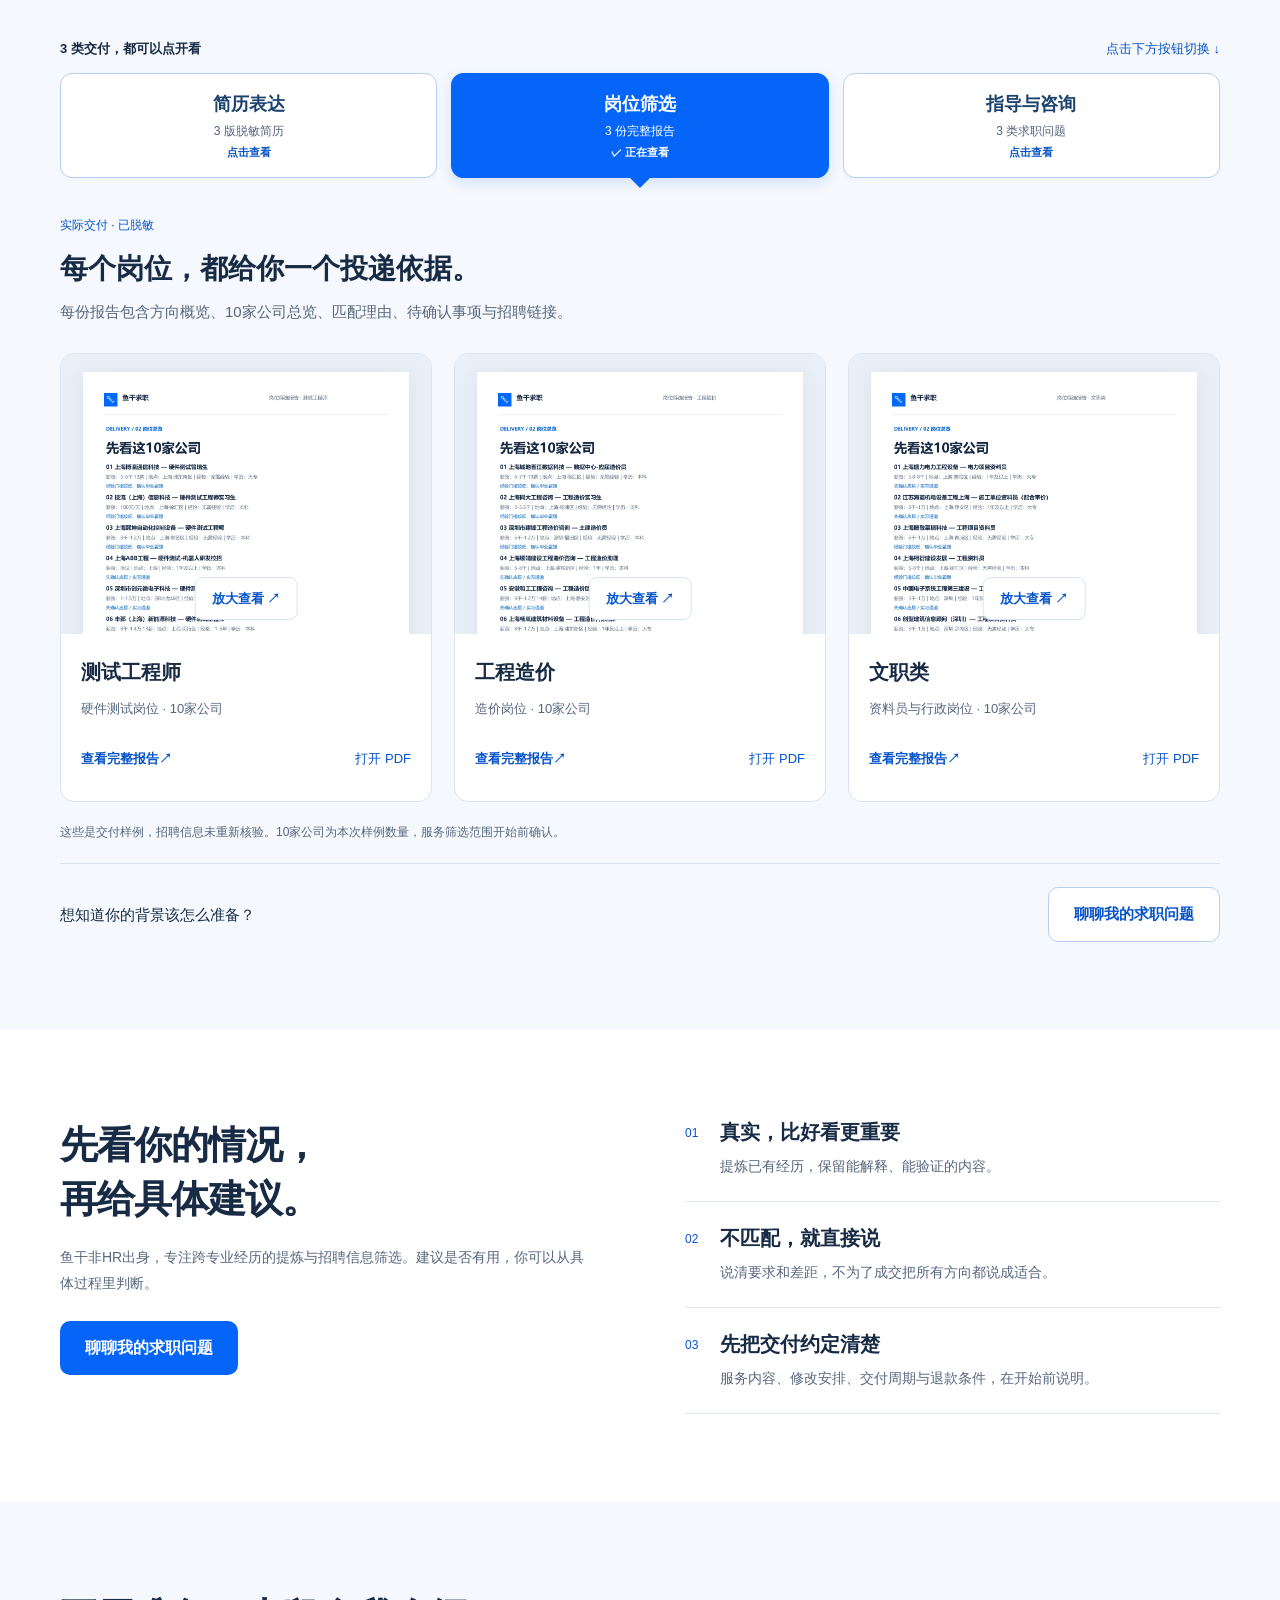
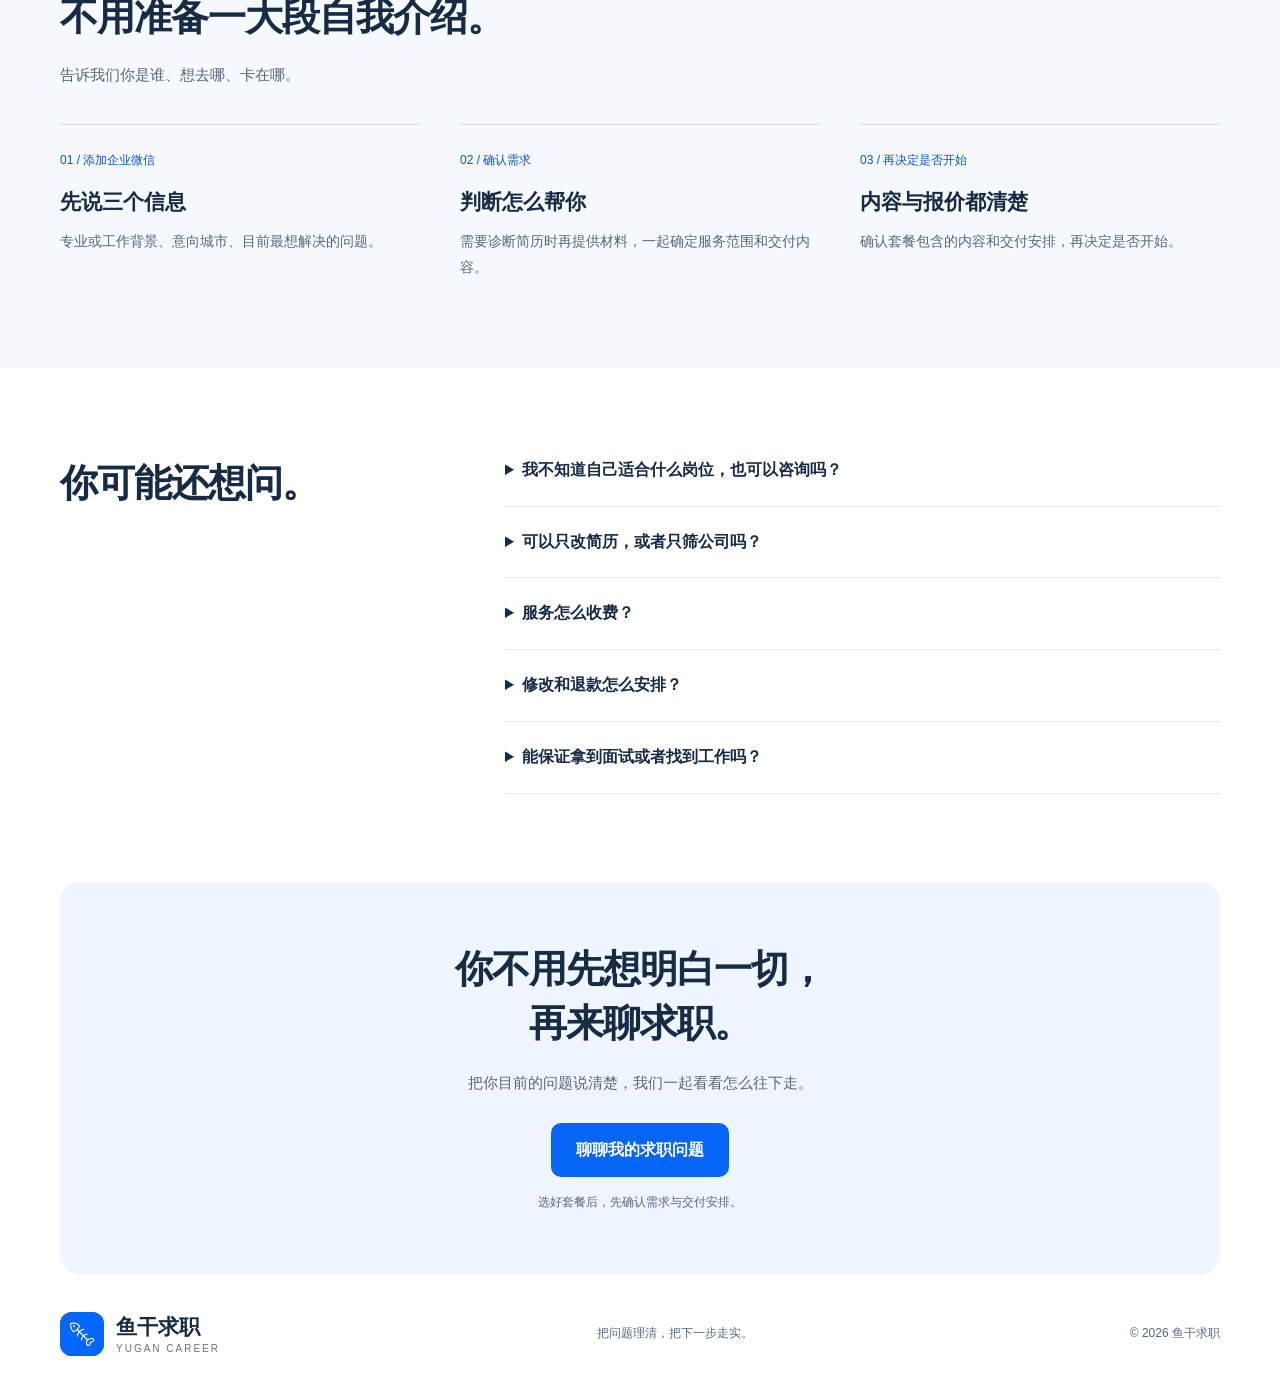
==== commit cb3122b9: "Make delivery tabs visible on mobile" ====
--- a/index.html
+++ b/index.html
@@ -6,7 +6,7 @@
 <meta name="description" content="全套服务299元：4份简历、岗位筛选、职业照精修、职业指导、就业咨询。4份简历128元，单份简历49元。">
 <meta name="theme-color" content="#0665f9">
 <link rel="icon" type="image/png" href="yugan-logo-v9.png">
-<link rel="stylesheet" href="style.css?v=live-8">
+<link rel="stylesheet" href="style.css?v=tabs-9">
 </head>
 <body>
 <header class="header"><a class="brand" href="#"><img class="brand-mark" src="yugan-logo-v9.png" alt="鱼干鱼骨标识" width="48" height="48"><span>鱼干求职<small>YUGAN CAREER</small></span></a><nav aria-label="主导航"><a href="#products">产品与价格</a><a href="#services">服务内容</a><a href="#delivery">交付示例</a><a href="#questions">常见问题</a></nav><button class="button small" data-contact>聊聊我的求职问题</button></header>
@@ -20,7 +20,7 @@
 </div><p class="pricing-note">全套服务包含上方列出的全部项目。岗位筛选范围、指导与咨询安排、交付周期，开始前与你确认。</p>
 </section>
 <section class="section services" id="services"><div class="section-head"><h2>299 元，具体帮你做什么？</h2><p>简历、岗位与求职建议，围绕你的真实背景展开。</p></div><div class="service-grid"><article class="service-card"><span class="service-label">准备投递材料</span><h3>4 份简历 + 职业照精修</h3><p>你指定 3 个简历方向，再准备 1 份通用版。根据真实经历和目标岗位整理内容，同时精修职业照。</p><ul><li>3 份方向简历，分别对应指定方向</li><li>1 份通用版简历</li><li>职业照精修</li></ul></article><article class="service-card"><span class="service-label">找到合适机会</span><h3>岗位筛选</h3><p>结合意向城市、岗位方向和个人经历筛选机会，让投递有依据。</p><ul><li>结合背景与岗位要求判断匹配</li><li>整理招聘来源与岗位链接</li><li>记录核查日期和待确认事项</li></ul></article><article class="service-card"><span class="service-label">理清求职问题</span><h3>职业指导 + 就业咨询</h3><p>围绕职业方向和求职中遇到的问题，讨论判断依据与具体行动。</p><ul><li>职业方向与选择的讨论</li><li>当前就业问题的咨询</li><li>具体安排在服务开始前确认</li></ul></article></div></section>
-<section class="delivery-section" id="delivery"><div class="section delivery-inner"><div class="section-head"><div><h2>建议不能只停在“加油”。<br>你要看得到下一步。</h2></div><p>看看我们如何梳理问题、记录依据、推进下一步。<br><small>简历与岗位报告来自实际交付，已脱敏；指导与咨询为流程演示。</small></p></div><div class="delivery-tabs" role="tablist" aria-label="交付示例"><button id="tab-resume" role="tab" aria-selected="false" tabindex="-1" aria-controls="panel-resume" data-tab="resume">简历表达</button><button id="tab-jobs" role="tab" aria-selected="true" aria-controls="panel-jobs" tabindex="0" data-tab="jobs">岗位筛选</button><button id="tab-follow" role="tab" aria-selected="false" tabindex="-1" aria-controls="panel-follow" data-tab="follow">指导与咨询</button></div><div id="panel-resume" class="delivery-panel sample-panel" role="tabpanel" aria-labelledby="tab-resume" hidden><div class="sample-intro"><span class="mini-label">实际交付 · 已脱敏</span><h3>同一段经历，围绕不同方向展开。</h3><p>以下展示三份方向版简历。通用版也是4份简历服务的一部分，本次样例未展示。</p></div><div class="sample-grid"><article class="sample-card"><button class="sample-preview" data-sample="resume-1" aria-label="放大查看工程造价 · 简历"><img src="resume-1-1.webp" alt="工程造价 · 简历脱敏页面预览" loading="lazy" width="1191" height="1684"><span>放大查看 ↗</span></button><div class="sample-card-copy"><h4>工程造价</h4><p>突出算量、资料与招投标经历</p><div class="sample-actions"><button data-sample="resume-1">查看简历 <span aria-hidden="true">↗</span></button><a href="resume-1.pdf" target="_blank" rel="noopener">打开 PDF</a></div></div></article><article class="sample-card"><button class="sample-preview" data-sample="resume-2" aria-label="放大查看测试工程师 · 简历"><img src="resume-2-1.webp" alt="测试工程师 · 简历脱敏页面预览" loading="lazy" width="1191" height="1684"><span>放大查看 ↗</span></button><div class="sample-card-copy"><h4>测试工程师</h4><p>突出硬件测试与系统调试经历</p><div class="sample-actions"><button data-sample="resume-2">查看简历 <span aria-hidden="true">↗</span></button><a href="resume-2.pdf" target="_blank" rel="noopener">打开 PDF</a></div></div></article><article class="sample-card"><button class="sample-preview" data-sample="resume-3" aria-label="放大查看电气工程师 · 简历"><img src="resume-3-1.webp" alt="电气工程师 · 简历脱敏页面预览" loading="lazy" width="1191" height="1684"><span>放大查看 ↗</span></button><div class="sample-card-copy"><h4>电气工程师</h4><p>突出电气控制与自动化项目</p><div class="sample-actions"><button data-sample="resume-3">查看简历 <span aria-hidden="true">↗</span></button><a href="resume-3.pdf" target="_blank" rel="noopener">打开 PDF</a></div></div></article></div><p class="sample-note">姓名、联系方式、照片及学校、单位名称已隐藏，保留经历正文供你查看。</p><div class="sample-consult"><span>想知道你的背景该怎么准备？</span><button class="button secondary" data-contact>聊聊我的求职问题</button></div></div><div id="panel-jobs" class="delivery-panel sample-panel" role="tabpanel" aria-labelledby="tab-jobs"><div class="sample-intro"><span class="mini-label">实际交付 · 已脱敏</span><h3>每个岗位，都给你一个投递依据。</h3><p>每份报告包含方向概览、10家公司总览、匹配理由、待确认事项与招聘链接。</p></div><div class="sample-grid"><article class="sample-card"><button class="sample-preview" data-sample="jobs-1" aria-label="放大查看测试工程师 · 岗位筛选报告"><img src="jobs-1-2.webp" alt="测试工程师 · 岗位筛选报告脱敏页面预览" loading="lazy" width="1191" height="1684"><span>放大查看 ↗</span></button><div class="sample-card-copy"><h4>测试工程师</h4><p>硬件测试岗位 · 10家公司</p><div class="sample-actions"><button data-sample="jobs-1">查看完整报告 <span aria-hidden="true">↗</span></button><a href="jobs-1.pdf" target="_blank" rel="noopener">打开 PDF</a></div></div></article><article class="sample-card"><button class="sample-preview" data-sample="jobs-2" aria-label="放大查看工程造价 · 岗位筛选报告"><img src="jobs-2-2.webp" alt="工程造价 · 岗位筛选报告脱敏页面预览" loading="lazy" width="1191" height="1684"><span>放大查看 ↗</span></button><div class="sample-card-copy"><h4>工程造价</h4><p>造价岗位 · 10家公司</p><div class="sample-actions"><button data-sample="jobs-2">查看完整报告 <span aria-hidden="true">↗</span></button><a href="jobs-2.pdf" target="_blank" rel="noopener">打开 PDF</a></div></div></article><article class="sample-card"><button class="sample-preview" data-sample="jobs-3" aria-label="放大查看文职类 · 岗位筛选报告"><img src="jobs-3-2.webp" alt="文职类 · 岗位筛选报告脱敏页面预览" loading="lazy" width="1191" height="1684"><span>放大查看 ↗</span></button><div class="sample-card-copy"><h4>文职类</h4><p>资料员与行政岗位 · 10家公司</p><div class="sample-actions"><button data-sample="jobs-3">查看完整报告 <span aria-hidden="true">↗</span></button><a href="jobs-3.pdf" target="_blank" rel="noopener">打开 PDF</a></div></div></article></div><p class="sample-note">这些是交付样例，招聘信息未重新核验。10家公司为本次样例数量，服务筛选范围开始前确认。</p><div class="sample-consult"><span>想知道你的背景该怎么准备？</span><button class="button secondary" data-contact>聊聊我的求职问题</button></div></div><div id="panel-follow" class="delivery-panel consultation-panel" role="tabpanel" aria-labelledby="tab-follow" hidden>
+<section class="delivery-section" id="delivery"><div class="section delivery-inner"><div class="section-head"><div><h2>建议不能只停在“加油”。<br>你要看得到下一步。</h2></div><p>看看我们如何梳理问题、记录依据、推进下一步。<br><small>简历与岗位报告来自实际交付，已脱敏；指导与咨询为流程演示。</small></p></div><div class="delivery-navigation"><p class="delivery-switch-hint"><strong>3 类交付，都可以点开看</strong><span>点击下方按钮切换 ↓</span></p><div class="delivery-tabs" role="tablist" aria-label="交付示例分类"><button id="tab-resume" role="tab" aria-selected="false" tabindex="-1" aria-controls="panel-resume" data-tab="resume"><span class="delivery-tab-title">简历表达</span><span class="delivery-tab-description">3 版脱敏简历</span></button><button id="tab-jobs" role="tab" aria-selected="true" tabindex="0" aria-controls="panel-jobs" data-tab="jobs"><span class="delivery-tab-title">岗位筛选</span><span class="delivery-tab-description">3 份完整报告</span></button><button id="tab-follow" role="tab" aria-selected="false" tabindex="-1" aria-controls="panel-follow" data-tab="follow"><span class="delivery-tab-title">指导与咨询</span><span class="delivery-tab-description">3 类求职问题</span></button></div></div><div id="panel-resume" class="delivery-panel sample-panel" role="tabpanel" aria-labelledby="tab-resume" hidden><div class="sample-intro"><span class="mini-label">实际交付 · 已脱敏</span><h3>同一段经历，围绕不同方向展开。</h3><p>以下展示三份方向版简历。通用版也是4份简历服务的一部分，本次样例未展示。</p></div><div class="sample-grid"><article class="sample-card"><button class="sample-preview" data-sample="resume-1" aria-label="放大查看工程造价 · 简历"><img src="resume-1-1.webp" alt="工程造价 · 简历脱敏页面预览" loading="lazy" width="1191" height="1684"><span>放大查看 ↗</span></button><div class="sample-card-copy"><h4>工程造价</h4><p>突出算量、资料与招投标经历</p><div class="sample-actions"><button data-sample="resume-1">查看简历 <span aria-hidden="true">↗</span></button><a href="resume-1.pdf" target="_blank" rel="noopener">打开 PDF</a></div></div></article><article class="sample-card"><button class="sample-preview" data-sample="resume-2" aria-label="放大查看测试工程师 · 简历"><img src="resume-2-1.webp" alt="测试工程师 · 简历脱敏页面预览" loading="lazy" width="1191" height="1684"><span>放大查看 ↗</span></button><div class="sample-card-copy"><h4>测试工程师</h4><p>突出硬件测试与系统调试经历</p><div class="sample-actions"><button data-sample="resume-2">查看简历 <span aria-hidden="true">↗</span></button><a href="resume-2.pdf" target="_blank" rel="noopener">打开 PDF</a></div></div></article><article class="sample-card"><button class="sample-preview" data-sample="resume-3" aria-label="放大查看电气工程师 · 简历"><img src="resume-3-1.webp" alt="电气工程师 · 简历脱敏页面预览" loading="lazy" width="1191" height="1684"><span>放大查看 ↗</span></button><div class="sample-card-copy"><h4>电气工程师</h4><p>突出电气控制与自动化项目</p><div class="sample-actions"><button data-sample="resume-3">查看简历 <span aria-hidden="true">↗</span></button><a href="resume-3.pdf" target="_blank" rel="noopener">打开 PDF</a></div></div></article></div><p class="sample-note">姓名、联系方式、照片及学校、单位名称已隐藏，保留经历正文供你查看。</p><div class="sample-consult"><span>想知道你的背景该怎么准备？</span><button class="button secondary" data-contact>聊聊我的求职问题</button></div></div><div id="panel-jobs" class="delivery-panel sample-panel" role="tabpanel" aria-labelledby="tab-jobs"><div class="sample-intro"><span class="mini-label">实际交付 · 已脱敏</span><h3>每个岗位，都给你一个投递依据。</h3><p>每份报告包含方向概览、10家公司总览、匹配理由、待确认事项与招聘链接。</p></div><div class="sample-grid"><article class="sample-card"><button class="sample-preview" data-sample="jobs-1" aria-label="放大查看测试工程师 · 岗位筛选报告"><img src="jobs-1-2.webp" alt="测试工程师 · 岗位筛选报告脱敏页面预览" loading="lazy" width="1191" height="1684"><span>放大查看 ↗</span></button><div class="sample-card-copy"><h4>测试工程师</h4><p>硬件测试岗位 · 10家公司</p><div class="sample-actions"><button data-sample="jobs-1">查看完整报告 <span aria-hidden="true">↗</span></button><a href="jobs-1.pdf" target="_blank" rel="noopener">打开 PDF</a></div></div></article><article class="sample-card"><button class="sample-preview" data-sample="jobs-2" aria-label="放大查看工程造价 · 岗位筛选报告"><img src="jobs-2-2.webp" alt="工程造价 · 岗位筛选报告脱敏页面预览" loading="lazy" width="1191" height="1684"><span>放大查看 ↗</span></button><div class="sample-card-copy"><h4>工程造价</h4><p>造价岗位 · 10家公司</p><div class="sample-actions"><button data-sample="jobs-2">查看完整报告 <span aria-hidden="true">↗</span></button><a href="jobs-2.pdf" target="_blank" rel="noopener">打开 PDF</a></div></div></article><article class="sample-card"><button class="sample-preview" data-sample="jobs-3" aria-label="放大查看文职类 · 岗位筛选报告"><img src="jobs-3-2.webp" alt="文职类 · 岗位筛选报告脱敏页面预览" loading="lazy" width="1191" height="1684"><span>放大查看 ↗</span></button><div class="sample-card-copy"><h4>文职类</h4><p>资料员与行政岗位 · 10家公司</p><div class="sample-actions"><button data-sample="jobs-3">查看完整报告 <span aria-hidden="true">↗</span></button><a href="jobs-3.pdf" target="_blank" rel="noopener">打开 PDF</a></div></div></article></div><p class="sample-note">这些是交付样例，招聘信息未重新核验。10家公司为本次样例数量，服务筛选范围开始前确认。</p><div class="sample-consult"><span>想知道你的背景该怎么准备？</span><button class="button secondary" data-contact>聊聊我的求职问题</button></div></div><div id="panel-follow" class="delivery-panel consultation-panel" role="tabpanel" aria-labelledby="tab-follow" hidden>
 <div class="sample-intro"><span class="mini-label">职业指导 + 就业咨询 · 内容与流程演示</span><h3>你卡在哪，我们就从哪一步理清。</h3><p>方向没定、投递没反馈、机会不会选。把问题拆开，结合你的经历和实际限制，讨论下一步怎么做。</p></div>
 <div class="consult-topics">
 <article><span class="consult-number">01 / 方向判断</span><h4>“我的经历，到底能找什么工作？”</h4><p>专业不对口、想转行，或几个方向都想尝试。</p><details open><summary>具体会讨论什么</summary><ul><li>从课程、项目和实习中找可迁移的能力。</li><li>对照目标岗位，区分已有优势与需要补的要求。</li><li>结合城市、薪资预期和时间安排，排出尝试顺序。</li></ul><div class="consult-result"><strong>让你更清楚</strong><span>先试哪个方向，理由是什么，哪些条件还需要验证。</span></div></details></article>
@@ -39,5 +39,5 @@
 <div class="mobile-bar"><div><strong id="sticky-plan">想了解哪一档服务？</strong><span id="sticky-detail">全套299元 · 简历128元 · 单份49元</span></div><button class="button orange" data-contact>聊聊我的求职问题</button></div>
 <dialog id="contact-dialog" aria-labelledby="contact-title"><button class="close-dialog" aria-label="关闭咨询窗口">×</button><h2 id="contact-title">聊聊你的服务需求。</h2><p id="selected-plan" hidden></p><button type="button" id="copy-consultation" class="copy-consultation" hidden>复制套餐与咨询说明</button><p id="copy-feedback" class="copy-feedback" role="status"></p><ol class="contact-prompts"><li>你的专业或工作背景</li><li>想去的城市与岗位方向</li><li>当前最想解决的问题</li></ol><div id="contact-ready" hidden><img id="contact-qr" alt="鱼干求职企业微信添加二维码" hidden><a id="contact-link" class="button" target="_blank" rel="noopener noreferrer">打开企业微信添加入口</a><p>手机上可按入口提示添加，或长按保存二维码后在微信中识别。</p></div><div id="contact-unavailable"><strong>企业微信咨询入口尚未开放</strong><p>当前页面供预览，添加入口接通后即可咨询。</p></div></dialog>
 <dialog id="sample-dialog" aria-labelledby="sample-title"><div class="sample-viewer-head"><div><span class="mini-label">脱敏交付样例</span><h2 id="sample-title"></h2></div><button id="sample-close" aria-label="关闭样例预览">×</button></div><div class="sample-viewer-controls"><button id="sample-prev" aria-label="上一页">← 上一页</button><span id="sample-page" aria-live="polite"></span><button id="sample-next" aria-label="下一页">下一页 →</button></div><div class="sample-viewer-scroll"><img id="sample-image" alt="" width="1191" height="1684"></div><div class="sample-viewer-foot"><a id="sample-original" target="_blank" rel="noopener">打开高清图放大</a><a id="sample-pdf" target="_blank" rel="noopener">打开完整 PDF ↗</a></div></dialog>
-<script src="contact-config.js"></script><script src="script.js?v=live-8"></script>
+<script src="contact-config.js"></script><script src="script.js?v=tabs-9"></script>
 </body></html>
--- a/style.css
+++ b/style.css
@@ -1,12 +1,12 @@
-:root{--brand:#0665f9;--ink:#172b45;--muted:#56677d;--line:#e1e8f1;--paper:#fff;--blue:#f3f7ff}*{box-sizing:border-box}html{scroll-behavior:smooth;scroll-padding-top:90px}body{margin:0;background:white;color:var(--ink);font:16px/1.8 "Microsoft YaHei","PingFang SC",sans-serif}h1,h2,h3,p{margin:0}h1,h2,h3{line-height:1.4}h2{font-size:clamp(28px,3vw,40px);letter-spacing:-1px}h3{font-size:23px}p{color:var(--muted)}button,a,summary{-webkit-tap-highlight-color:transparent}button{font:inherit;cursor:pointer;border:0}a{color:inherit;text-decoration:none}button:focus-visible,a:focus-visible,summary:focus-visible{outline:3px solid var(--brand);outline-offset:5px}[hidden]{display:none!important}::selection{background:#d7e7ff;color:#172b45}.header{max-width:1240px;height:88px;margin:auto;padding:0 40px;display:flex;align-items:center;justify-content:space-between;gap:24px}.brand{display:flex;align-items:center;gap:12px;font-size:21px;font-weight:750;white-space:nowrap;line-height:1.4}.brand small{display:block;font-size:10px;letter-spacing:2px;color:#64758b;font-weight:500}.brand-mark{width:44px;height:44px;object-fit:contain;border-radius:12px;background:var(--brand)}nav{display:flex;gap:28px;font-size:14px}nav a:hover,.text-link:hover{color:var(--brand)}.button{display:inline-flex;align-items:center;justify-content:center;gap:24px;border-radius:10px;background:var(--brand);color:white;font-weight:600;padding:15px 25px;line-height:1.5;transition:background .2s,transform .2s}.button:hover{background:#0752cc;transform:translateY(-2px)}.button.small{padding:11px 17px;font-size:13px}.hero{padding:65px 40px 0;max-width:1240px;margin:auto}.hero-inner{display:grid;grid-template-columns:1.1fr 1fr;gap:70px;align-items:center}.eyebrow{display:block;font-size:13px;letter-spacing:1px;color:var(--brand);margin-bottom:23px}.hero h1{font-size:clamp(42px,4.7vw,62px);line-height:1.34;letter-spacing:-2px;font-weight:800}.hero h1 span{color:var(--brand)}.hero-description{margin-top:25px;font-size:16px;line-height:1.95}.hero-actions{display:flex;align-items:center;gap:23px;flex-wrap:wrap;margin-top:31px}.text-link{font-size:14px}.hero-note{font-size:12px;margin-top:15px}.route-board{border:1px solid #d9e5f6;border-radius:20px;overflow:hidden;background:#f5f8fe}.route-top{display:flex;justify-content:space-between;align-items:center;padding:22px 26px 0;font-size:14px;font-weight:600}.route-dot{width:8px;height:8px;border-radius:50%;background:var(--brand)}.route-options{display:flex;gap:6px;margin:20px 24px 0;padding:5px;border-radius:10px;background:#e8eef8}.route-option{flex:1;background:transparent;border-radius:7px;padding:9px 3px;font-size:13px;color:#506077;white-space:nowrap}.route-option[aria-pressed=true]{background:white;color:#0754c9;box-shadow:0 2px 6px #234d8b0c;font-weight:700}.route-result{padding:27px 29px 29px;min-height:280px}.route-label{font-size:12px;color:#546780}.route-result h2{font-size:29px;letter-spacing:-.6px;margin:12px 0}.route-result p{font-size:14px;min-height:50px}.route-path{display:flex;gap:15px;align-items:center;margin-top:23px;font-size:12px;color:#0754c9}.route-path span{background:#e4efff;padding:6px 12px;border-radius:6px}.route-path i{font-style:normal}.route-bottom{border-top:1px solid #d9e5f6;padding:15px 25px;display:flex;justify-content:space-between;gap:10px;font-size:11px;color:#576b85}.route-bottom a{color:#0754c9;white-space:nowrap}.hero-bottom{display:flex;gap:42px;border-bottom:1px solid var(--line);margin-top:55px;padding-bottom:24px;font-size:12px;color:#596c83}.hero-bottom span:before{content:'✓';color:var(--brand);margin-right:10px}.section{max-width:1240px;margin:auto;padding:88px 40px}.section-head{margin-bottom:36px}.section-head p{margin-top:17px;font-size:15px}.section-head small{font-size:12px}.service-grid{display:grid;grid-template-columns:repeat(3,1fr);gap:32px}.service-card{position:relative;border-top:2px solid #cfdef2;padding:28px 0 0;display:flex;flex-direction:column}.service-card:first-child{border-color:var(--brand)}.card-number{position:absolute;right:0;top:25px;font-size:12px;color:#60758d}.service-label{font-size:12px;color:#0754c9;margin-bottom:15px}.service-card h3{margin-bottom:15px}.service-card p{font-size:14px}.service-card ul{padding:0;list-style:none;margin:20px 0 25px;font-size:13px;color:#50637a}.service-card li{margin:6px 0}.service-card li:before{content:'·';color:var(--brand);margin-right:10px}.inline-button{background:transparent;border-top:1px solid var(--line);padding:16px 0 0;text-align:left;color:#0754c9;font-size:13px;font-weight:600;margin-top:auto}.inline-button:after{content:' ↗'}.delivery-section{background:#f5f8fc}.delivery-tabs{display:flex;gap:25px;border-bottom:1px solid #d9e3ef;margin-bottom:30px}.delivery-tabs button{border-bottom:2px solid transparent;background:none;padding:12px 2px;color:#546880;font-size:15px}.delivery-tabs button[aria-selected=true]{border-color:var(--brand);color:#0754c9;font-weight:700}.delivery-panel{display:grid;grid-template-columns:1.1fr 1fr;gap:65px;align-items:center}.document{padding:28px 30px;border:1px solid #dce5f1;background:white;border-radius:14px;box-shadow:0 14px 35px #203a6006}.document-top{display:flex;justify-content:space-between;gap:12px;font-size:13px;font-weight:600;padding-bottom:18px;border-bottom:1px solid var(--line)}.document-top span:last-child{font-size:11px;color:#62768e;font-weight:400}.doc-label{font-size:12px;color:#5b6e85}.before,.after{padding:20px 0}.before p{font-size:15px;margin-top:8px}.after{border-top:1px solid var(--line)}.after p{font-size:17px;margin-top:8px;color:#173c70}.doc-foot{font-size:11px;color:#5c7088;padding-top:16px;border-top:1px solid var(--line)}.mini-label{font-size:12px;color:#0754c9}.delivery-copy h3{font-size:30px;margin:13px 0 19px}.delivery-copy p{font-size:14px;margin-top:12px}.job-fields{margin:8px 0 20px;font-size:13px}.job-fields>div{display:grid;grid-template-columns:90px 1fr;padding:11px 0;border-bottom:1px solid #eef2f7}.job-fields dt{font-weight:600}.job-fields dd{margin:0;color:var(--muted)}.review-list{padding-left:20px;margin:20px 0}.review-list li{padding:8px 0 13px 8px;color:var(--brand)}.review-list strong{color:var(--ink);display:block;font-size:15px}.review-list span{display:block;font-size:13px;color:var(--muted);margin-top:4px}.approach{display:grid;grid-template-columns:1fr 1fr;gap:90px}.approach-statement>p{margin:20px 0 25px;font-size:14px}.principles article{display:flex;gap:22px;padding:22px 0;border-bottom:1px solid var(--line)}.principles article:first-child{padding-top:0}.principles article>span{font-size:12px;color:#0754c9;padding-top:5px}.principles h3{font-size:20px;margin-bottom:8px}.principles p{font-size:14px}.process-section{background:#f5f8fc}.process-grid{display:grid;grid-template-columns:repeat(3,1fr);gap:40px}.process-grid article{border-top:1px solid #cfddec;padding-top:20px}.process-grid article>span{font-size:12px;color:#0754c9}.process-grid h3{font-size:21px;margin:13px 0}.process-grid p{font-size:14px}.faq{display:grid;grid-template-columns:.7fr 1.3fr;gap:60px}.faq-list details{border-bottom:1px solid var(--line);padding:21px 0}.faq-list details:first-child{padding-top:0}.faq-list summary{cursor:pointer;font-size:16px;font-weight:600}.faq-list p{margin-top:13px;font-size:14px}.closing{margin:0 auto;max-width:1160px;padding:60px 25px;background:#eef5ff;text-align:center;border-radius:20px}.closing p{margin:20px 0 27px;font-size:15px}.closing small{display:block;color:var(--muted);font-size:12px;margin-top:15px}footer{max-width:1240px;padding:38px 40px;margin:auto;display:flex;align-items:center;justify-content:space-between;gap:20px}footer p,footer>span{font-size:12px;color:var(--muted)}.mobile-bar{display:none}dialog{border:1px solid var(--line);border-radius:16px;width:calc(100% - 32px);max-width:470px;padding:35px;color:var(--ink)}dialog::backdrop{background:#142a48a6}dialog h2{font-size:25px}.close-dialog{position:absolute;right:12px;top:8px;background:transparent;font-size:30px;color:#5c6d84;width:40px;height:40px}.contact-prompts{padding-left:22px;margin:24px 0;line-height:2.2}.contact-prompts li{font-size:14px}#contact-unavailable{background:#f0f5fc;padding:18px;border-radius:10px}#contact-unavailable strong{font-size:15px}#contact-unavailable p,#contact-ready p{font-size:13px}#contact-qr{max-width:220px;width:100%;display:block;margin:20px auto}#contact-link{width:100%}
-@media(max-width:1000px){.hero-inner{gap:30px}.hero h1{font-size:46px}.header nav{gap:18px}.route-top{font-size:13px}.hero-actions{gap:15px}.section{padding-block:65px}.delivery-panel,.approach{gap:35px}.hero{padding-top:45px}.route-result h2{font-size:26px}}
-@media(max-width:700px){html{scroll-padding-top:20px}.header{height:76px;padding:0 20px;gap:10px}.brand{font-size:18px;gap:9px}.brand-mark{width:38px;height:38px}.brand small{font-size:8px}.header nav{display:none}.header .button{font-size:11px;padding:10px 12px}.hero{padding:35px 22px 0}.hero-inner{grid-template-columns:1fr;gap:32px}.hero h1{font-size:clamp(37px,10vw,48px);letter-spacing:-1px}.eyebrow{font-size:12px;margin-bottom:18px}.hero-description{font-size:14px;margin-top:21px}.desktop-break{display:none}.hero-actions{gap:15px;margin-top:24px}.hero-actions .button{width:100%;font-size:15px}.hero-note{font-size:11px}.route-board{border-radius:15px}.route-top{padding:20px 20px 0}.route-options{margin:17px 18px 0}.route-option{font-size:12px}.route-result{min-height:260px;padding:23px}.route-result h2{font-size:27px}.route-bottom{padding:13px 18px;font-size:10px}.route-path{gap:10px;font-size:11px}.hero-bottom{margin-top:30px;gap:10px;justify-content:space-between;font-size:10px}.hero-bottom span:before{display:none}.section{padding:52px 22px}.section-head{margin-bottom:28px}.section-head p{font-size:14px}.service-grid{grid-template-columns:1fr;gap:33px}.service-card{padding-top:24px}.service-card ul{margin-block:16px}.delivery-panel{grid-template-columns:1fr;gap:26px}.delivery-tabs{justify-content:space-between;gap:10px}.delivery-tabs button{font-size:14px}.document{padding:23px}.delivery-copy h3{font-size:26px}.approach,.faq{grid-template-columns:1fr;gap:30px}.process-grid{grid-template-columns:1fr;gap:27px}.closing{margin:0 16px;padding:42px 20px;border-radius:14px}.closing h2{font-size:27px}.closing .button{width:100%;font-size:15px}footer{padding:30px 22px 110px;flex-wrap:wrap}footer p{display:none}footer>span{font-size:10px}.mobile-bar{position:fixed;bottom:0;left:0;right:0;z-index:10;display:flex;justify-content:space-between;align-items:center;gap:12px;padding:12px 18px calc(12px + env(safe-area-inset-bottom));background:#fff;border-top:1px solid var(--line)}.mobile-bar strong{display:block;font-size:13px}.mobile-bar span{display:block;font-size:10px;color:var(--muted)}.mobile-bar .button{font-size:12px;padding:12px 14px}.job-fields>div{grid-template-columns:80px 1fr}dialog{padding:32px 24px}}
+:root{--brand:#0665f9;--ink:#172b45;--muted:#56677d;--line:#e1e8f1;--paper:#fff;--blue:#f3f7ff}*{box-sizing:border-box}html{scroll-behavior:smooth;scroll-padding-top:90px}body{margin:0;background:white;color:var(--ink);font:16px/1.8 "Microsoft YaHei","PingFang SC",sans-serif}h1,h2,h3,p{margin:0}h1,h2,h3{line-height:1.4}h2{font-size:clamp(28px,3vw,40px);letter-spacing:-1px}h3{font-size:23px}p{color:var(--muted)}button,a,summary{-webkit-tap-highlight-color:transparent}button{font:inherit;cursor:pointer;border:0}a{color:inherit;text-decoration:none}button:focus-visible,a:focus-visible,summary:focus-visible{outline:3px solid var(--brand);outline-offset:5px}[hidden]{display:none!important}::selection{background:#d7e7ff;color:#172b45}.header{max-width:1240px;height:88px;margin:auto;padding:0 40px;display:flex;align-items:center;justify-content:space-between;gap:24px}.brand{display:flex;align-items:center;gap:12px;font-size:21px;font-weight:750;white-space:nowrap;line-height:1.4}.brand small{display:block;font-size:10px;letter-spacing:2px;color:#64758b;font-weight:500}.brand-mark{width:44px;height:44px;object-fit:contain;border-radius:12px;background:var(--brand)}nav{display:flex;gap:28px;font-size:14px}nav a:hover,.text-link:hover{color:var(--brand)}.button{display:inline-flex;align-items:center;justify-content:center;gap:24px;border-radius:10px;background:var(--brand);color:white;font-weight:600;padding:15px 25px;line-height:1.5;transition:background .2s,transform .2s}.button:hover{background:#0752cc;transform:translateY(-2px)}.button.small{padding:11px 17px;font-size:13px}.hero{padding:65px 40px 0;max-width:1240px;margin:auto}.hero-inner{display:grid;grid-template-columns:1.1fr 1fr;gap:70px;align-items:center}.eyebrow{display:block;font-size:13px;letter-spacing:1px;color:var(--brand);margin-bottom:23px}.hero h1{font-size:clamp(42px,4.7vw,62px);line-height:1.34;letter-spacing:-2px;font-weight:800}.hero h1 span{color:var(--brand)}.hero-description{margin-top:25px;font-size:16px;line-height:1.95}.hero-actions{display:flex;align-items:center;gap:23px;flex-wrap:wrap;margin-top:31px}.text-link{font-size:14px}.hero-note{font-size:12px;margin-top:15px}.route-board{border:1px solid #d9e5f6;border-radius:20px;overflow:hidden;background:#f5f8fe}.route-top{display:flex;justify-content:space-between;align-items:center;padding:22px 26px 0;font-size:14px;font-weight:600}.route-dot{width:8px;height:8px;border-radius:50%;background:var(--brand)}.route-options{display:flex;gap:6px;margin:20px 24px 0;padding:5px;border-radius:10px;background:#e8eef8}.route-option{flex:1;background:transparent;border-radius:7px;padding:9px 3px;font-size:13px;color:#506077;white-space:nowrap}.route-option[aria-pressed=true]{background:white;color:#0754c9;box-shadow:0 2px 6px #234d8b0c;font-weight:700}.route-result{padding:27px 29px 29px;min-height:280px}.route-label{font-size:12px;color:#546780}.route-result h2{font-size:29px;letter-spacing:-.6px;margin:12px 0}.route-result p{font-size:14px;min-height:50px}.route-path{display:flex;gap:15px;align-items:center;margin-top:23px;font-size:12px;color:#0754c9}.route-path span{background:#e4efff;padding:6px 12px;border-radius:6px}.route-path i{font-style:normal}.route-bottom{border-top:1px solid #d9e5f6;padding:15px 25px;display:flex;justify-content:space-between;gap:10px;font-size:11px;color:#576b85}.route-bottom a{color:#0754c9;white-space:nowrap}.hero-bottom{display:flex;gap:42px;border-bottom:1px solid var(--line);margin-top:55px;padding-bottom:24px;font-size:12px;color:#596c83}.hero-bottom span:before{content:'✓';color:var(--brand);margin-right:10px}.section{max-width:1240px;margin:auto;padding:88px 40px}.section-head{margin-bottom:36px}.section-head p{margin-top:17px;font-size:15px}.section-head small{font-size:12px}.service-grid{display:grid;grid-template-columns:repeat(3,1fr);gap:32px}.service-card{position:relative;border-top:2px solid #cfdef2;padding:28px 0 0;display:flex;flex-direction:column}.service-card:first-child{border-color:var(--brand)}.card-number{position:absolute;right:0;top:25px;font-size:12px;color:#60758d}.service-label{font-size:12px;color:#0754c9;margin-bottom:15px}.service-card h3{margin-bottom:15px}.service-card p{font-size:14px}.service-card ul{padding:0;list-style:none;margin:20px 0 25px;font-size:13px;color:#50637a}.service-card li{margin:6px 0}.service-card li:before{content:'·';color:var(--brand);margin-right:10px}.inline-button{background:transparent;border-top:1px solid var(--line);padding:16px 0 0;text-align:left;color:#0754c9;font-size:13px;font-weight:600;margin-top:auto}.inline-button:after{content:' ↗'}.delivery-section{background:#f5f8fc}.delivery-tabs{display:flex;gap:25px;border-bottom:1px solid #d9e3ef;margin-bottom:30px}.delivery-tabs button{border-bottom:2px solid transparent;background:none;padding:12px 2px;color:#546880;font-size:15px}.delivery-tabs button[aria-selected=true]{border-color:var(--brand);color:#0754c9;font-weight:700}.delivery-panel{display:grid;grid-template-columns:1.1fr 1fr;gap:65px;align-items:center}.document{padding:28px 30px;border:1px solid #dce5f1;background:white;border-radius:14px;box-shadow:0 14px 35px #203a6006}.document-top{display:flex;justify-content:space-between;gap:12px;font-size:13px;font-weight:600;padding-bottom:18px;border-bottom:1px solid var(--line)}.document-top span:last-child{font-size:11px;color:#62768e;font-weight:400}.doc-label{font-size:12px;color:#5b6e85}.before,.after{padding:20px 0}.before p{font-size:15px;margin-top:8px}.after{border-top:1px solid var(--line)}.after p{font-size:17px;margin-top:8px;color:#173c70}.doc-foot{font-size:11px;color:#5c7088;padding-top:16px;border-top:1px solid var(--line)}.mini-label{font-size:12px;color:#0754c9}.delivery-copy h3{font-size:30px;margin:13px 0 19px}.delivery-copy p{font-size:14px;margin-top:12px}.job-fields{margin:8px 0 20px;font-size:13px}.job-fields>div{display:grid;grid-template-columns:90px 1fr;padding:11px 0;border-bottom:1px solid #eef2f7}.job-fields dt{font-weight:600}.job-fields dd{margin:0;color:var(--muted)}.review-list{padding-left:20px;margin:20px 0}.review-list li{padding:8px 0 13px 8px;color:var(--brand)}.review-list strong{color:var(--ink);display:block;font-size:15px}.review-list span{display:block;font-size:13px;color:var(--muted);margin-top:4px}.approach{display:grid;grid-template-columns:1fr 1fr;gap:90px}.approach-statement>p{margin:20px 0 25px;font-size:14px}.principles article{display:flex;gap:22px;padding:22px 0;border-bottom:1px solid var(--line)}.principles article:first-child{padding-top:0}.principles article>span{font-size:12px;color:#0754c9;padding-top:5px}.principles h3{font-size:20px;margin-bottom:8px}.principles p{font-size:14px}.process-section{background:#f5f8fc}.process-grid{display:grid;grid-template-columns:repeat(3,1fr);gap:40px}.process-grid article{border-top:1px solid #cfddec;padding-top:20px}.process-grid article>span{font-size:12px;color:#0754c9}.process-grid h3{font-size:21px;margin:13px 0}.process-grid p{font-size:14px}.faq{display:grid;grid-template-columns:.7fr 1.3fr;gap:60px}.faq-list details{border-bottom:1px solid var(--line);padding:21px 0}.faq-list details:first-child{padding-top:0}.faq-list summary{cursor:pointer;font-size:16px;font-weight:600}.faq-list p{margin-top:13px;font-size:14px}.closing{margin:0 auto;max-width:1160px;padding:60px 25px;background:#eef5ff;text-align:center;border-radius:20px}.closing p{margin:20px 0 27px;font-size:15px}.closing small{display:block;color:var(--muted);font-size:12px;margin-top:15px}footer{max-width:1240px;padding:38px 40px;margin:auto;display:flex;align-items:center;justify-content:space-between;gap:20px}footer p,footer>span{font-size:12px;color:var(--muted)}.mobile-bar{display:none}dialog{border:1px solid var(--line);border-radius:16px;width:calc(100% - 32px);max-width:470px;padding:35px;color:var(--ink)}dialog::backdrop{background:#142a48a6}dialog h2{font-size:25px}.close-dialog{position:absolute;right:12px;top:8px;background:transparent;font-size:30px;color:#5c6d84;width:40px;height:40px}.contact-prompts{padding-left:22px;margin:24px 0;line-height:2.2}.contact-prompts li{font-size:14px}#contact-unavailable{background:#f0f5fc;padding:18px;border-radius:10px}#contact-unavailable strong{font-size:15px}#contact-unavailable p,#contact-ready p{font-size:13px}#contact-qr{max-width:220px;width:100%;display:block;margin:20px auto}#contact-link{width:100%}
+@media(max-width:1000px){.hero-inner{gap:30px}.hero h1{font-size:46px}.header nav{gap:18px}.route-top{font-size:13px}.hero-actions{gap:15px}.section{padding-block:65px}.delivery-panel,.approach{gap:35px}.hero{padding-top:45px}.route-result h2{font-size:26px}}
+@media(max-width:700px){html{scroll-padding-top:20px}.header{height:76px;padding:0 20px;gap:10px}.brand{font-size:18px;gap:9px}.brand-mark{width:38px;height:38px}.brand small{font-size:8px}.header nav{display:none}.header .button{font-size:11px;padding:10px 12px}.hero{padding:35px 22px 0}.hero-inner{grid-template-columns:1fr;gap:32px}.hero h1{font-size:clamp(37px,10vw,48px);letter-spacing:-1px}.eyebrow{font-size:12px;margin-bottom:18px}.hero-description{font-size:14px;margin-top:21px}.desktop-break{display:none}.hero-actions{gap:15px;margin-top:24px}.hero-actions .button{width:100%;font-size:15px}.hero-note{font-size:11px}.route-board{border-radius:15px}.route-top{padding:20px 20px 0}.route-options{margin:17px 18px 0}.route-option{font-size:12px}.route-result{min-height:260px;padding:23px}.route-result h2{font-size:27px}.route-bottom{padding:13px 18px;font-size:10px}.route-path{gap:10px;font-size:11px}.hero-bottom{margin-top:30px;gap:10px;justify-content:space-between;font-size:10px}.hero-bottom span:before{display:none}.section{padding:52px 22px}.section-head{margin-bottom:28px}.section-head p{font-size:14px}.service-grid{grid-template-columns:1fr;gap:33px}.service-card{padding-top:24px}.service-card ul{margin-block:16px}.delivery-panel{grid-template-columns:1fr;gap:26px}.delivery-tabs{justify-content:space-between;gap:10px}.delivery-tabs button{font-size:14px}.document{padding:23px}.delivery-copy h3{font-size:26px}.approach,.faq{grid-template-columns:1fr;gap:30px}.process-grid{grid-template-columns:1fr;gap:27px}.closing{margin:0 16px;padding:42px 20px;border-radius:14px}.closing h2{font-size:27px}.closing .button{width:100%;font-size:15px}footer{padding:30px 22px 110px;flex-wrap:wrap}footer p{display:none}footer>span{font-size:10px}.mobile-bar{position:fixed;bottom:0;left:0;right:0;z-index:10;display:flex;justify-content:space-between;align-items:center;gap:12px;padding:12px 18px calc(12px + env(safe-area-inset-bottom));background:#fff;border-top:1px solid var(--line)}.mobile-bar strong{display:block;font-size:13px}.mobile-bar span{display:block;font-size:10px;color:var(--muted)}.mobile-bar .button{font-size:12px;padding:12px 14px}.job-fields>div{grid-template-columns:80px 1fr}dialog{padding:32px 24px}}
 @media(prefers-reduced-motion:reduce){html{scroll-behavior:auto}*,*::before,*::after{transition:none!important;animation:none!important}}
-/* Product-first pricing, October 2026. */
+/* Product-first pricing, October 2026. */
 .product-hero{max-width:1240px;margin:auto;padding:34px 40px 0}.product-heading{display:flex;justify-content:space-between;align-items:center;gap:20px;margin-bottom:27px}.product-heading h1{font-size:38px;letter-spacing:-1px;line-height:1.4}.product-heading h1 span{color:var(--brand)}.product-heading p{font-size:14px;margin-top:8px}.pricing-grid{display:grid;grid-template-columns:1.2fr 1fr 1fr;gap:18px}.price-card{padding:25px;border-radius:16px;border:1px solid var(--line);display:flex;flex-direction:column;background:white}.full-plan{background:#edf4ff;border-color:#8ab8ff}.plan-head{display:flex;align-items:center;justify-content:space-between;gap:12px}.plan-tag{font-size:13px;font-weight:700;color:#0754c9}.plan-hint{font-size:10px;color:#536b8d}.plan-price{display:flex;align-items:baseline;gap:6px;margin:12px 0 5px;line-height:1.2}.plan-price strong{font-size:58px;font-weight:800;letter-spacing:-2px}.plan-price>span:first-child{font-size:22px}.plan-price>span:last-child{font-size:12px;color:var(--muted);margin-left:5px}.full-plan .plan-price{color:#0754c9}.price-card h2{font-size:23px;letter-spacing:0}.plan-summary{font-size:13px;margin:8px 0 18px}.resume-bundle{border-top:1px solid #d5e1f1;padding:15px 0}.resume-bundle strong{font-size:15px;display:block}.resume-bundle span{display:block;font-size:12px;color:var(--muted);margin-top:4px}.plan-includes{display:grid;grid-template-columns:1fr 1fr;gap:8px;margin:0 0 18px;padding:0;list-style:none;font-size:13px}.plan-includes li:before{content:'✓';color:#0754c9;margin-right:7px}.plan-detail{font-size:13px;margin:0 0 23px}.price-card .button{width:100%;margin-top:auto;font-size:14px;padding:13px 8px}.button.secondary{background:white;color:#0754c9;border:1px solid #b6cff4}.button.secondary:hover{background:#eff5ff}.pricing-note{font-size:12px;margin:17px 0 0;color:#56677d;border-bottom:1px solid var(--line);padding-bottom:23px}#selected-plan{background:#edf4ff;color:#0754c9;font-size:14px;padding:10px 14px;border-radius:8px;margin-top:16px}.services{padding-top:64px}.mobile-bar .button{white-space:nowrap}@media(max-width:1000px){.header nav{gap:14px;font-size:12px}.price-card{padding:20px}.plan-hint{display:none}.plan-price strong{font-size:50px}.product-heading h1{font-size:33px}}@media(max-width:700px){.product-hero{padding:18px 20px 0}.product-heading{margin-bottom:18px;display:block}.product-heading h1{font-size:27px;letter-spacing:-.7px}.product-heading p{font-size:12px;margin-top:7px}.product-heading>.text-link{display:none}.pricing-grid{grid-template-columns:1fr 1fr;gap:12px}.full-plan{grid-column:1/-1;display:grid;grid-template-columns:1.1fr 1fr;column-gap:15px;padding:18px}.full-plan .plan-head{grid-column:1/-1;margin-bottom:2px}.full-plan .plan-hint{display:block;font-size:9px}.full-plan .plan-price{grid-column:1;grid-row:2;margin:8px 0}.full-plan h2{grid-column:1;grid-row:3;font-size:19px}.full-plan .plan-summary{grid-column:1;grid-row:4;font-size:11px;margin:5px 0 10px}.full-plan .resume-bundle{grid-column:2;grid-row:2/4;border:0;padding:9px 0 0}.full-plan .resume-bundle strong{font-size:15px}.full-plan .resume-bundle span{font-size:11px;line-height:1.65}.full-plan .plan-includes{grid-column:2;grid-row:4;font-size:10px;gap:3px 5px;margin:5px 0 10px;align-content:start}.full-plan .plan-includes li:before{margin-right:3px}.full-plan .button{grid-column:1/-1;padding:11px 8px;font-size:13px}.price-card:not(.full-plan){padding:15px}.plan-price{margin:7px 0}.plan-price strong{font-size:42px}.plan-price>span:first-child{font-size:17px}.plan-price>span:last-child{font-size:10px;margin-left:0}.price-card h2{font-size:18px}.price-card:not(.full-plan) .plan-summary,.plan-detail{display:none}.price-card:not(.full-plan) .resume-bundle{padding:10px 0 13px;margin-top:9px}.resume-bundle strong{font-size:11px}.resume-bundle span{font-size:10px}.price-card:not(.full-plan) .button{font-size:11px;padding:10px 3px}.plan-tag{font-size:11px}.pricing-note{font-size:10px;line-height:1.8;margin-top:12px;padding-bottom:16px}.services{padding-top:45px}.mobile-bar strong{font-size:12px}.mobile-bar span{font-size:9px}.mobile-bar{gap:6px}.mobile-bar .button{padding:11px 9px;font-size:11px}}
 .delivery-cta{display:inline-flex;align-items:center;justify-content:center;gap:24px;min-height:58px;min-width:225px;padding:14px 24px;background:#eaf2ff;border:1px solid #a9c9ff;border-radius:12px;color:#0754c9;font-size:18px;font-weight:700;white-space:nowrap;transition:background .2s,transform .2s}.delivery-cta:hover{background:#dceaff;transform:translateY(-2px)}.delivery-cta>span:last-child{font-size:23px}@media(max-width:700px){.product-heading{display:grid;grid-template-columns:1fr;gap:13px}.delivery-cta{display:flex;min-height:46px;min-width:0;width:100%;padding:9px 18px;font-size:15px;justify-content:space-between}.delivery-cta>span:last-child{font-size:21px}.product-heading{margin-bottom:16px}.product-hero{padding-top:14px}}
-/* Mobile-first readable service choices. */
-.copy-consultation{background:#edf4ff;border:1px solid #b6cff4;border-radius:9px;color:#0754c9;font-size:14px;padding:12px 16px;margin-top:12px;min-height:44px;width:100%}.copy-feedback{font-size:13px;margin-top:8px}.copy-fallback{display:block;white-space:pre-wrap;user-select:text;-webkit-user-select:text;background:#f4f7fc;padding:12px;border-radius:8px;margin-top:8px}.header .button{min-height:44px}dialog{max-height:calc(100dvh - 32px);overflow:auto;overscroll-behavior:contain}.close-dialog{min-width:44px;min-height:44px}#contact-qr{height:auto;touch-action:auto}body:has(dialog[open]){overflow:hidden}@media(max-width:700px){html{scroll-padding-top:18px}.header{height:68px;padding-inline:18px}.header .button{font-size:12px;padding:10px 12px}.product-hero{padding:15px 18px 0}.product-heading{gap:14px;margin-bottom:18px}.product-heading h1{font-size:27px;line-height:1.4;letter-spacing:-.5px}.product-heading h1 span{display:block}.product-heading p{font-size:14px;line-height:1.75}.delivery-cta{min-height:48px;font-size:16px;padding:11px 16px}.pricing-grid{grid-template-columns:1fr;gap:16px}.price-card.full-plan{display:flex;padding:22px;gap:0}.full-plan .plan-head{margin-bottom:0;gap:10px}.plan-tag{font-size:14px}.full-plan .plan-hint{font-size:11px}.full-plan .plan-price{margin:12px 0 6px}.plan-price strong{font-size:54px}.plan-price>span:first-child{font-size:22px}.plan-price>span:last-child{font-size:14px}.full-plan h2,.price-card h2{font-size:22px}.full-plan .plan-summary{font-size:14px;margin:8px 0 17px}.full-plan .resume-bundle{border-top:1px solid #c9daf2;padding:15px 0}.full-plan .resume-bundle strong{font-size:18px}.full-plan .resume-bundle span{font-size:14px;line-height:1.8;margin-top:5px}.full-plan .plan-includes{font-size:14px;gap:10px 8px;margin:0 0 20px;grid-template-columns:1fr 1fr}.full-plan .plan-includes li:before{margin-right:7px}.full-plan .button{font-size:16px;padding:14px 12px;min-height:50px}.price-card:not(.full-plan){display:grid;grid-template-columns:1fr auto;gap:0 14px;padding:20px}.price-card:not(.full-plan) .plan-head{grid-column:1;grid-row:1}.price-card:not(.full-plan) h2{grid-column:1;grid-row:2;margin-top:5px}.price-card:not(.full-plan) .plan-price{grid-column:2;grid-row:1/3;margin:0;align-self:center;gap:4px;flex-wrap:wrap;justify-content:flex-end}.price-card:not(.full-plan) .plan-price strong{font-size:42px}.price-card:not(.full-plan) .plan-price>span:last-child{flex-basis:100%;text-align:right;font-size:12px}.price-card:not(.full-plan) .plan-summary{display:none}.price-card:not(.full-plan) .resume-bundle{grid-column:1/-1;margin-top:15px;padding:13px 0 17px}.price-card:not(.full-plan) .resume-bundle strong{font-size:15px}.price-card:not(.full-plan) .resume-bundle span{font-size:14px}.price-card:not(.full-plan) .button{grid-column:1/-1;min-height:48px;font-size:15px;padding:12px}.pricing-note{font-size:13px;line-height:1.9;margin-top:18px;padding-bottom:25px}.section{padding:48px 20px}.section-head p,.service-card p,.service-card ul,.principles p,.process-grid p,.delivery-copy p,.faq-list p{font-size:15px}.section-head small,.doc-foot{font-size:12px}.delivery-tabs{gap:6px}.delivery-tabs button{font-size:15px;min-height:48px;padding:12px 7px}.document{padding:22px}.document-top{font-size:14px}.review-list strong{font-size:16px}.review-list span{font-size:14px}.job-fields{font-size:14px}.faq-list summary{font-size:16px;padding-block:4px;line-height:1.8}.mobile-bar{padding:12px 18px calc(12px + env(safe-area-inset-bottom));gap:12px}.mobile-bar strong{font-size:14px}.mobile-bar span{font-size:11px;line-height:1.6}.mobile-bar .button{font-size:13px;min-height:48px;padding:12px 14px}.contact-prompts li{font-size:15px}.contact-prompts{line-height:1.9}.closing p{font-size:15px}footer{padding-bottom:130px}dialog{padding:33px 22px 25px;width:calc(100% - 24px);max-height:calc(100dvh - 24px)}dialog h2{font-size:23px}}
+/* Mobile-first readable service choices. */
+.copy-consultation{background:#edf4ff;border:1px solid #b6cff4;border-radius:9px;color:#0754c9;font-size:14px;padding:12px 16px;margin-top:12px;min-height:44px;width:100%}.copy-feedback{font-size:13px;margin-top:8px}.copy-fallback{display:block;white-space:pre-wrap;user-select:text;-webkit-user-select:text;background:#f4f7fc;padding:12px;border-radius:8px;margin-top:8px}.header .button{min-height:44px}dialog{max-height:calc(100dvh - 32px);overflow:auto;overscroll-behavior:contain}.close-dialog{min-width:44px;min-height:44px}#contact-qr{height:auto;touch-action:auto}body:has(dialog[open]){overflow:hidden}@media(max-width:700px){html{scroll-padding-top:18px}.header{height:68px;padding-inline:18px}.header .button{font-size:12px;padding:10px 12px}.product-hero{padding:15px 18px 0}.product-heading{gap:14px;margin-bottom:18px}.product-heading h1{font-size:27px;line-height:1.4;letter-spacing:-.5px}.product-heading h1 span{display:block}.product-heading p{font-size:14px;line-height:1.75}.delivery-cta{min-height:48px;font-size:16px;padding:11px 16px}.pricing-grid{grid-template-columns:1fr;gap:16px}.price-card.full-plan{display:flex;padding:22px;gap:0}.full-plan .plan-head{margin-bottom:0;gap:10px}.plan-tag{font-size:14px}.full-plan .plan-hint{font-size:11px}.full-plan .plan-price{margin:12px 0 6px}.plan-price strong{font-size:54px}.plan-price>span:first-child{font-size:22px}.plan-price>span:last-child{font-size:14px}.full-plan h2,.price-card h2{font-size:22px}.full-plan .plan-summary{font-size:14px;margin:8px 0 17px}.full-plan .resume-bundle{border-top:1px solid #c9daf2;padding:15px 0}.full-plan .resume-bundle strong{font-size:18px}.full-plan .resume-bundle span{font-size:14px;line-height:1.8;margin-top:5px}.full-plan .plan-includes{font-size:14px;gap:10px 8px;margin:0 0 20px;grid-template-columns:1fr 1fr}.full-plan .plan-includes li:before{margin-right:7px}.full-plan .button{font-size:16px;padding:14px 12px;min-height:50px}.price-card:not(.full-plan){display:grid;grid-template-columns:1fr auto;gap:0 14px;padding:20px}.price-card:not(.full-plan) .plan-head{grid-column:1;grid-row:1}.price-card:not(.full-plan) h2{grid-column:1;grid-row:2;margin-top:5px}.price-card:not(.full-plan) .plan-price{grid-column:2;grid-row:1/3;margin:0;align-self:center;gap:4px;flex-wrap:wrap;justify-content:flex-end}.price-card:not(.full-plan) .plan-price strong{font-size:42px}.price-card:not(.full-plan) .plan-price>span:last-child{flex-basis:100%;text-align:right;font-size:12px}.price-card:not(.full-plan) .plan-summary{display:none}.price-card:not(.full-plan) .resume-bundle{grid-column:1/-1;margin-top:15px;padding:13px 0 17px}.price-card:not(.full-plan) .resume-bundle strong{font-size:15px}.price-card:not(.full-plan) .resume-bundle span{font-size:14px}.price-card:not(.full-plan) .button{grid-column:1/-1;min-height:48px;font-size:15px;padding:12px}.pricing-note{font-size:13px;line-height:1.9;margin-top:18px;padding-bottom:25px}.section{padding:48px 20px}.section-head p,.service-card p,.service-card ul,.principles p,.process-grid p,.delivery-copy p,.faq-list p{font-size:15px}.section-head small,.doc-foot{font-size:12px}.delivery-tabs{gap:6px}.delivery-tabs button{font-size:15px;min-height:48px;padding:12px 7px}.document{padding:22px}.document-top{font-size:14px}.review-list strong{font-size:16px}.review-list span{font-size:14px}.job-fields{font-size:14px}.faq-list summary{font-size:16px;padding-block:4px;line-height:1.8}.mobile-bar{padding:12px 18px calc(12px + env(safe-area-inset-bottom));gap:12px}.mobile-bar strong{font-size:14px}.mobile-bar span{font-size:11px;line-height:1.6}.mobile-bar .button{font-size:13px;min-height:48px;padding:12px 14px}.contact-prompts li{font-size:15px}.contact-prompts{line-height:1.9}.closing p{font-size:15px}footer{padding-bottom:130px}dialog{padding:33px 22px 25px;width:calc(100% - 24px);max-height:calc(100dvh - 24px)}dialog h2{font-size:23px}}
 @media(max-width:350px){.full-plan .plan-hint{display:none}.mobile-bar{padding-inline:12px;gap:8px}.mobile-bar .button{font-size:12px;padding-inline:10px}.mobile-bar strong{font-size:13px}.mobile-bar span{font-size:10px}.price-card.full-plan{padding:20px}.full-plan .plan-includes{font-size:13px}}
 
 /* Real, anonymous delivery examples. */
@@ -14,3 +14,6 @@
 
 /* Consultation content, kept distinct from client samples. */
 .delivery-panel.consultation-panel{display:block}.consult-topics{display:grid;grid-template-columns:repeat(3,minmax(0,1fr));gap:22px;align-items:start}.consult-topics article{background:white;border:1px solid #dce5f1;border-radius:14px;padding:24px;min-width:0}.consult-number{color:#0754c9;font-size:12px;font-weight:600}.consult-topics h4{font-size:20px;line-height:1.6;margin:14px 0 10px}.consult-topics p{font-size:14px;margin:0 0 16px}.consult-topics summary{min-height:44px;display:list-item;color:#0754c9;cursor:pointer;font-size:14px;font-weight:600;padding:10px 0;border-top:1px solid var(--line)}.consult-topics ul{padding-left:18px;font-size:14px;color:#50637a;margin:10px 0 18px;line-height:1.85}.consult-topics li{margin-bottom:9px}.consult-result{padding:14px;background:#edf4ff;border-radius:8px;font-size:13px}.consult-result strong,.consult-result span{display:block}.consult-result strong{color:#0754c9;margin-bottom:5px}.consult-result span{color:#344e70}.consult-example{margin-top:32px;background:white;border:1px solid #dce5f1;border-radius:14px;overflow:hidden;display:grid;grid-template-columns:.7fr 1.3fr}.consult-example-heading{padding:28px;background:#edf4ff}.consult-example-heading h4{font-size:23px;line-height:1.65;margin:12px 0 16px}.consult-example-heading p{font-size:12px}.consult-example-body{padding:22px 28px}.consult-example dl{margin:0}.consult-example dl>div{display:grid;grid-template-columns:112px 1fr;gap:16px;padding:15px 0;border-bottom:1px solid #e7edf5}.consult-example dt{font-size:14px;font-weight:700}.consult-example dd{font-size:14px;margin:0;color:#50637a;line-height:1.9}.consult-takeaway{margin-top:20px;border-left:3px solid var(--brand);padding-left:15px}.consult-takeaway strong,.consult-takeaway span{display:block;font-size:14px}.consult-takeaway span{color:#50637a;margin-top:7px}.consult-preparation{margin-top:34px;padding:28px 0;border-top:1px solid #d9e3ef;border-bottom:1px solid #d9e3ef;display:grid;grid-template-columns:1fr 1fr;gap:40px}.consult-preparation h4{font-size:23px;line-height:1.6;margin:10px 0}.consult-preparation p{font-size:14px}.consult-preparation ol{padding-left:21px;margin:0}.consult-preparation li{padding-left:7px;margin-bottom:16px;color:#0754c9}.consult-preparation li:last-child{margin-bottom:0}.consult-preparation strong,.consult-preparation span{display:block;font-size:14px}.consult-preparation strong{color:var(--ink)}.consult-preparation li span{color:#50637a;margin-top:4px}@media(max-width:900px){.consult-topics{grid-template-columns:1fr}.consult-topics h4{margin-top:8px}}@media(max-width:700px){.consult-topics{gap:16px}.consult-topics article{padding:22px}.consult-topics h4{font-size:20px}.consult-topics p,.consult-topics ul,.consult-topics summary{font-size:15px}.consult-result{font-size:14px}.consult-example{grid-template-columns:1fr;margin-top:24px}.consult-example-heading{padding:23px}.consult-example-heading h4{font-size:22px}.consult-example-body{padding:10px 22px 24px}.consult-example dl>div{grid-template-columns:1fr;gap:7px;padding:17px 0}.consult-example dd{font-size:15px}.consult-takeaway strong,.consult-takeaway span{font-size:15px}.consult-preparation{grid-template-columns:1fr;gap:22px;margin-top:26px;padding-block:24px}.consult-preparation h4{font-size:22px}.consult-preparation p,.consult-preparation strong,.consult-preparation li span{font-size:15px}}
+
+/* Visible delivery navigation, including during long mobile examples. */
+.delivery-navigation{background:#f5f8fc;padding:0 0 20px;margin-bottom:12px}.delivery-switch-hint{display:flex;justify-content:space-between;align-items:center;gap:12px;margin:0 0 13px;color:#36506c;font-size:13px}.delivery-switch-hint strong{color:var(--ink);font-weight:600}.delivery-switch-hint span{color:#0754c9}.delivery-navigation .delivery-tabs{display:grid;grid-template-columns:repeat(3,minmax(0,1fr));gap:14px;border:0;margin:0}.delivery-navigation .delivery-tabs button{display:flex;flex-direction:column;align-items:center;justify-content:center;gap:4px;padding:17px 10px;min-height:100px;background:#fff;border:1.5px solid #b6cff4;border-radius:12px;color:#1c426e;box-shadow:0 2px 6px #24467b06;position:relative}.delivery-tab-title{font-size:18px;font-weight:750;line-height:1.5}.delivery-tab-description{font-size:12px;color:#50637a;line-height:1.5;font-weight:400}.delivery-navigation .delivery-tabs button::after{content:'点击查看';font-size:11px;font-weight:600;color:#0754c9;line-height:1.5}.delivery-navigation .delivery-tabs button[aria-selected=true]{background:#0665f9;color:white;border-color:#0665f9;box-shadow:0 5px 13px #0665f926}.delivery-navigation .delivery-tabs button[aria-selected=true] .delivery-tab-description{color:#fff}.delivery-navigation .delivery-tabs button[aria-selected=true]::after{content:'✓ 正在查看';color:#fff}.delivery-navigation .delivery-tabs button:hover{border-color:#0665f9}.delivery-navigation .delivery-tabs button:focus-visible{outline-offset:3px}.delivery-navigation .delivery-tabs button[aria-selected=true]::before{content:'';position:absolute;bottom:-8px;left:calc(50% - 7px);width:14px;height:14px;background:#0665f9;transform:rotate(45deg)}@media(max-width:700px){.delivery-navigation{position:sticky;top:0;z-index:5;padding:12px 0 17px;margin-bottom:13px;box-shadow:0 7px 9px #f5f8fc}.delivery-switch-hint{font-size:12px;gap:6px;margin-bottom:10px}.delivery-switch-hint span{font-size:11px}.delivery-navigation .delivery-tabs{gap:8px}.delivery-navigation .delivery-tabs button{min-height:98px;padding:12px 4px;gap:5px;border-radius:10px}.delivery-tab-title{font-size:15px;white-space:nowrap}.delivery-tab-description{font-size:11px}.delivery-navigation .delivery-tabs button::after{font-size:11px}}@media(max-width:350px){.delivery-switch-hint{font-size:11px}.delivery-switch-hint span{font-size:10px}.delivery-tab-title{font-size:14px}.delivery-tab-description{font-size:10px}.delivery-navigation .delivery-tabs{gap:6px}}
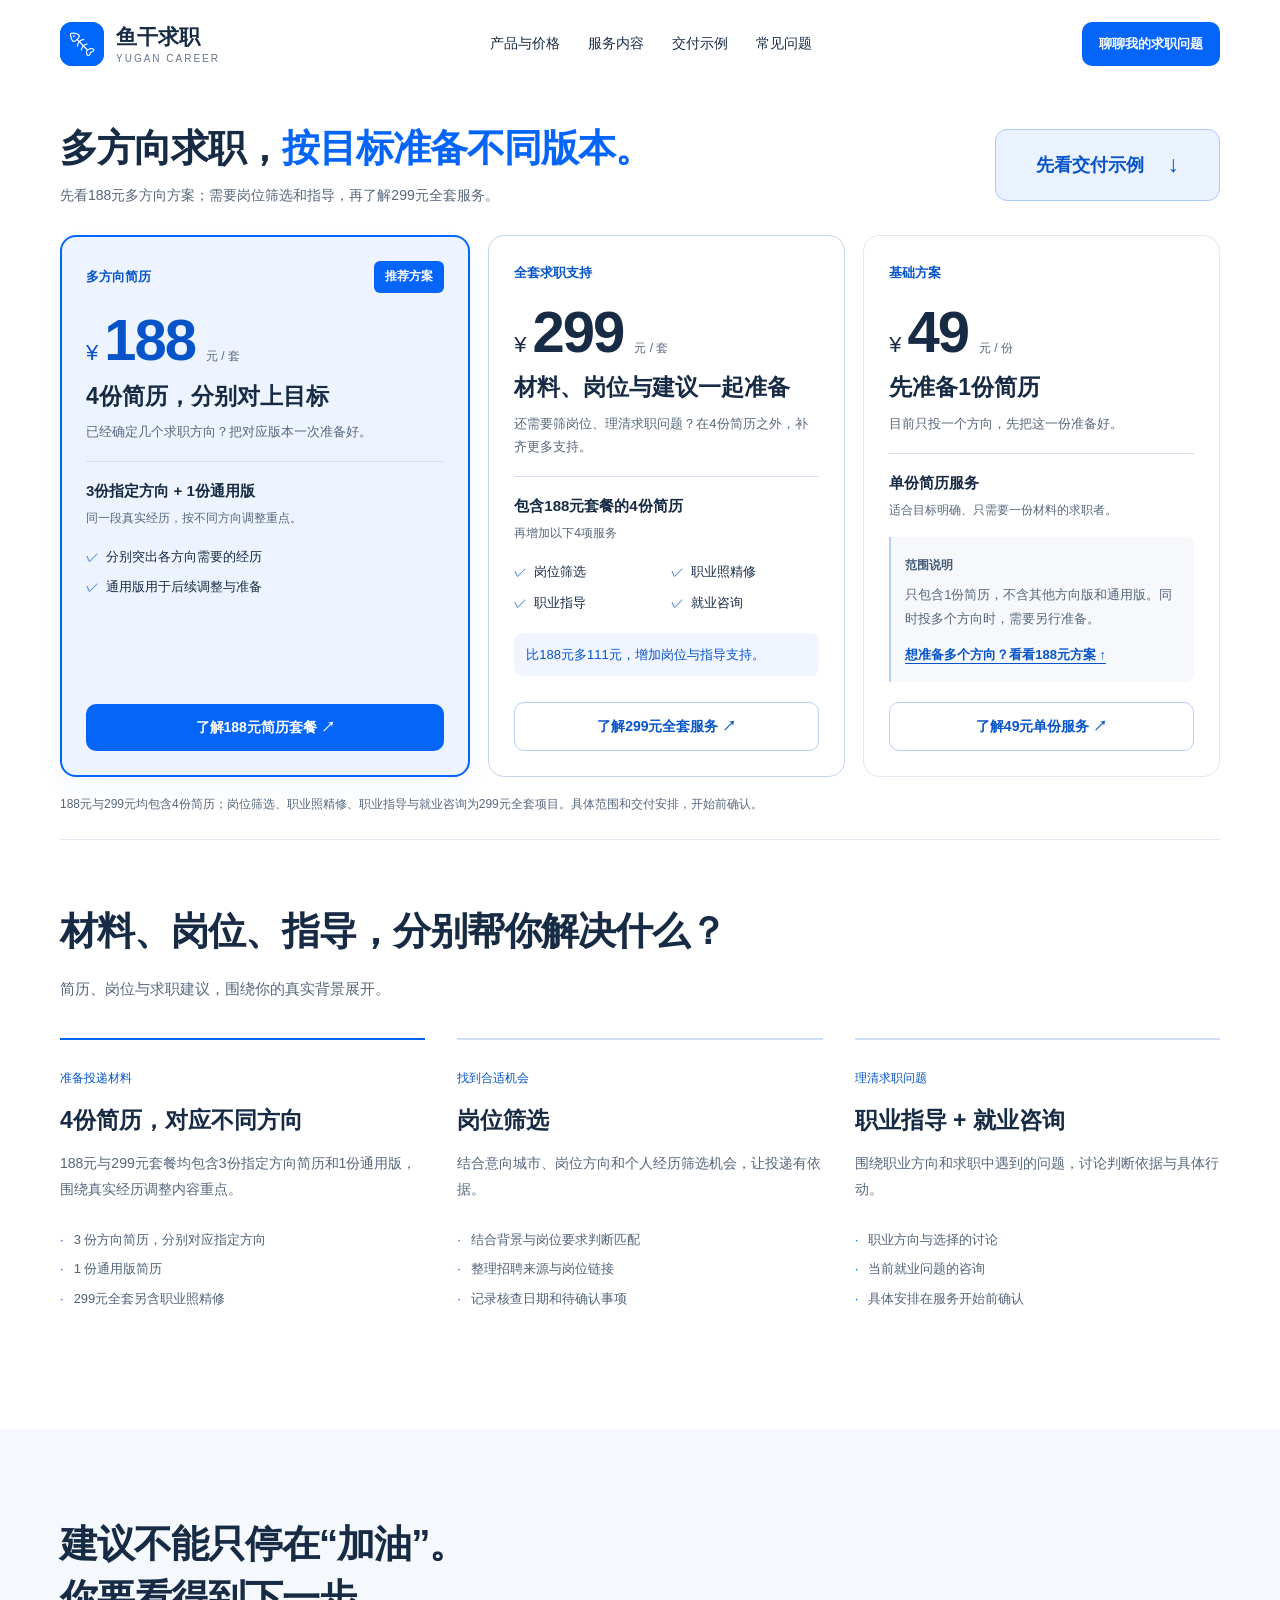
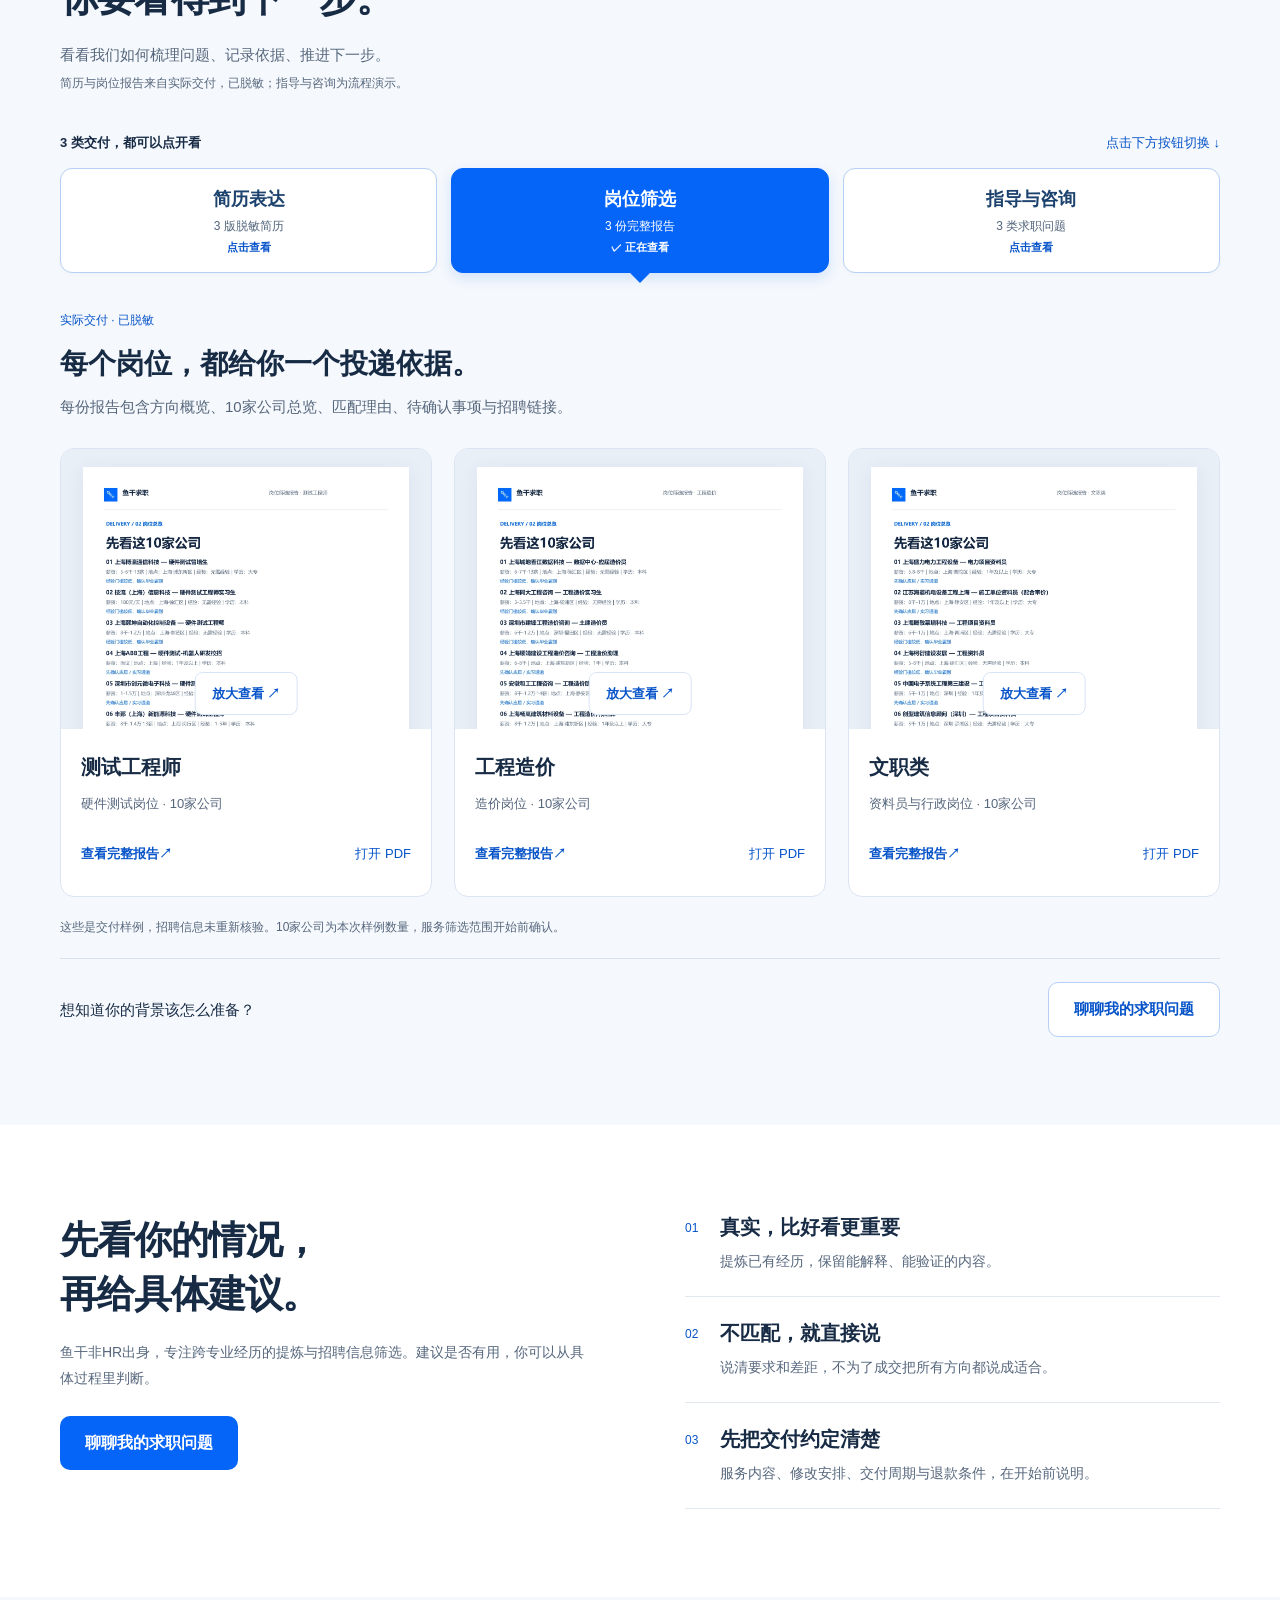
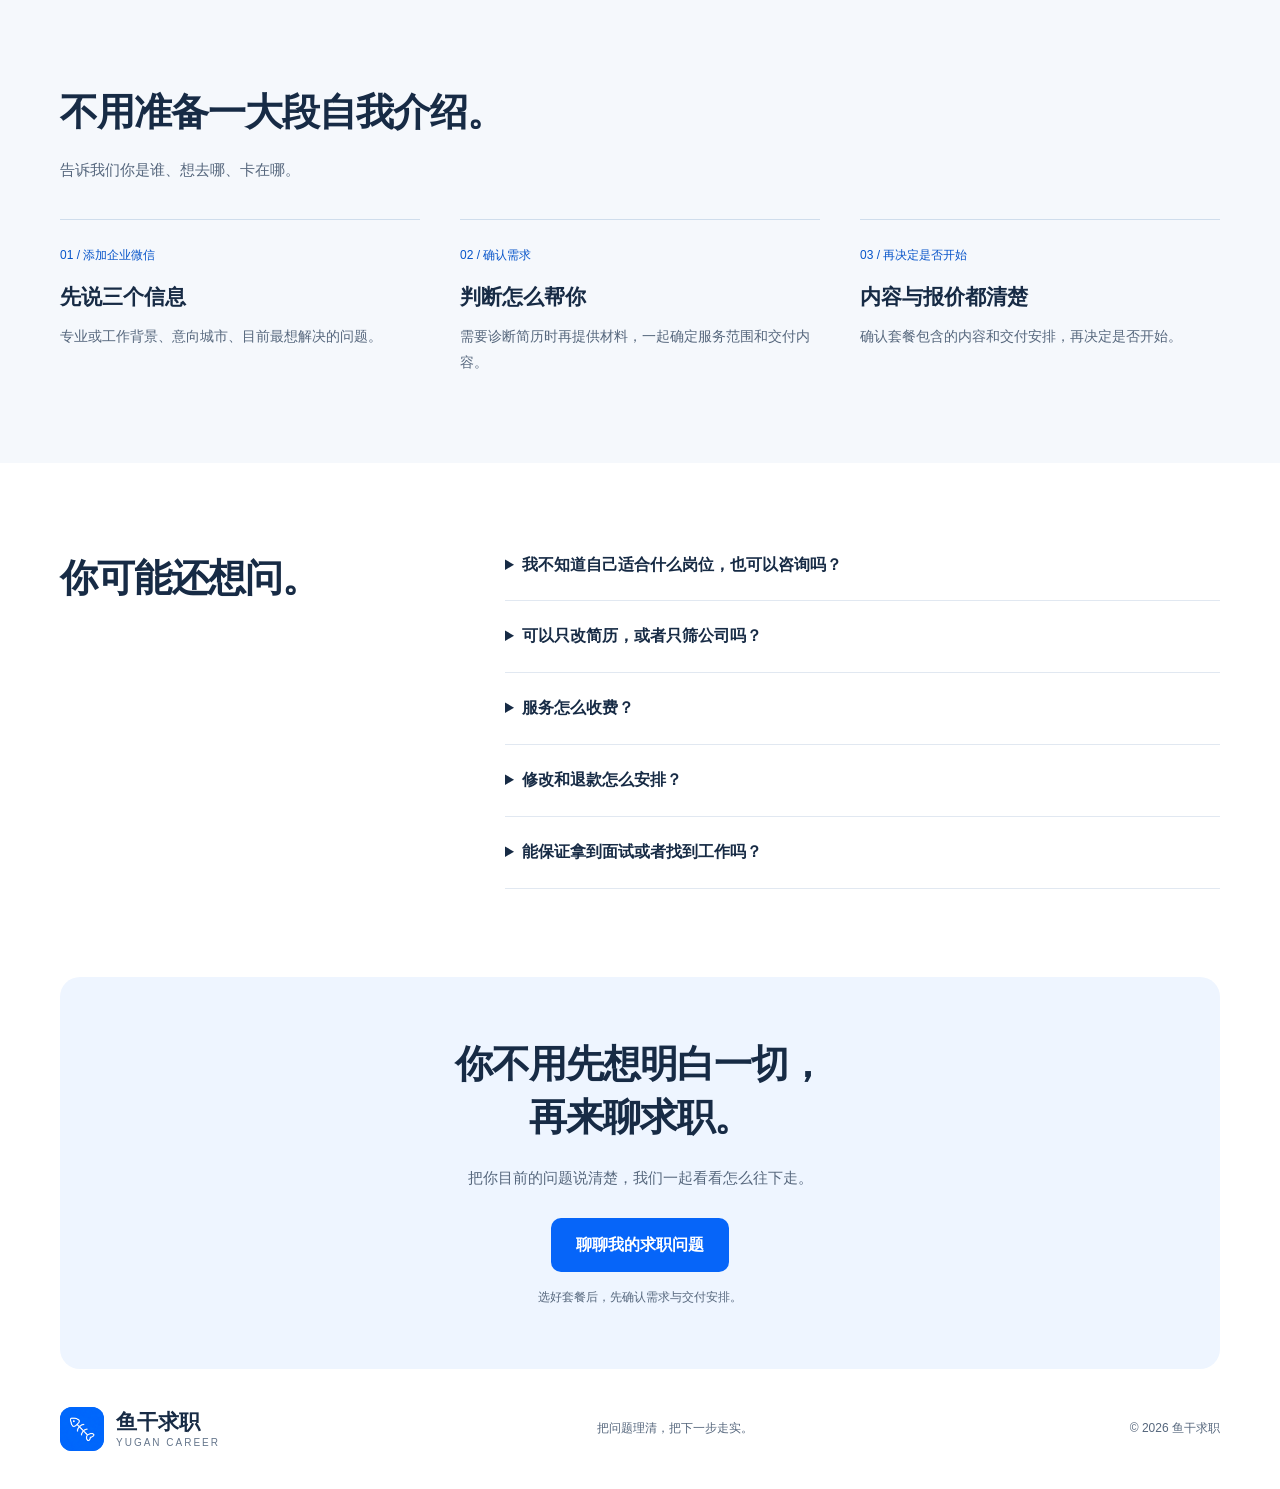
==== commit 4c84a235: "Publish updated landing pages and WeCom contact QR Update the 188 yuan resume package, add the consu" ====
--- a/index.html
+++ b/index.html
@@ -2,24 +2,24 @@
 <html lang="zh-CN">
 <head>
 <meta charset="UTF-8"><meta name="viewport" content="width=device-width,initial-scale=1">
-<title>鱼干求职｜全套求职服务 299 元</title>
-<meta name="description" content="全套服务299元：4份简历、岗位筛选、职业照精修、职业指导、就业咨询。4份简历128元，单份简历49元。">
+<title>鱼干求职｜188元多方向简历套餐</title>
+<meta name="description" content="推荐188元多方向简历套餐：3份指定方向加1份通用版。299元全套增加岗位筛选、职业照精修、职业指导与就业咨询；单份简历49元。">
 <meta name="theme-color" content="#0665f9">
 <link rel="icon" type="image/png" href="yugan-logo-v9.png">
-<link rel="stylesheet" href="style.css?v=tabs-9">
+<link rel="stylesheet" href="style.css?v=pricing188-10">
 </head>
 <body>
 <header class="header"><a class="brand" href="#"><img class="brand-mark" src="yugan-logo-v9.png" alt="鱼干鱼骨标识" width="48" height="48"><span>鱼干求职<small>YUGAN CAREER</small></span></a><nav aria-label="主导航"><a href="#products">产品与价格</a><a href="#services">服务内容</a><a href="#delivery">交付示例</a><a href="#questions">常见问题</a></nav><button class="button small" data-contact>聊聊我的求职问题</button></header>
 <main>
 <section class="product-hero" id="products" aria-labelledby="product-title">
-<div class="product-heading"><div><h1 id="product-title">求职服务，<span>内容与价格都清楚。</span></h1><p>从简历准备到岗位筛选，再到求职中的具体问题。</p></div><a href="#delivery" class="delivery-cta"><span>先看交付示例</span><span aria-hidden="true">↓</span></a></div>
+<div class="product-heading"><div><h1 id="product-title">多方向求职，<span>按目标准备不同版本。</span></h1><p>先看188元多方向方案；需要岗位筛选和指导，再了解299元全套服务。</p></div><a href="#delivery" class="delivery-cta"><span>先看交付示例</span><span aria-hidden="true">↓</span></a></div>
 <div class="pricing-grid">
-<article class="price-card full-plan"><div class="plan-head"><span class="plan-tag">全套服务</span><span class="plan-hint">准备材料，也找到投递方向</span></div><div class="plan-price"><span>¥</span><strong>299</strong><span>元 / 套</span></div><h2>求职全套服务</h2><p class="plan-summary">把简历、机会和求职建议一起准备好。</p><div class="resume-bundle"><strong>4 份简历</strong><span>你指定的 3 个方向 + 1 份通用版</span></div><ul class="plan-includes"><li>岗位筛选</li><li>职业照精修</li><li>职业指导</li><li>就业咨询</li></ul><button class="button" data-contact data-plan="求职全套服务 · 299元">咨询全套服务 ↗</button></article>
-<article class="price-card resume-plan"><div class="plan-head"><span class="plan-tag">简历服务</span></div><div class="plan-price"><span>¥</span><strong>128</strong><span>元 / 套</span></div><h2>4 份简历</h2><p class="plan-summary">为不同投递方向准备对应版本。</p><div class="resume-bundle"><strong>3 份方向版 + 1 份通用版</strong><span>方向由你指定</span></div><p class="plan-detail">适合已确定投递方向，需要整理简历表达的求职者。</p><button class="button secondary" data-contact data-plan="4份简历服务 · 128元">咨询简历服务 ↗</button></article>
-<article class="price-card single-plan"><div class="plan-head"><span class="plan-tag">单份简历</span></div><div class="plan-price"><span>¥</span><strong>49</strong><span>元 / 份</span></div><h2>1 份简历</h2><p class="plan-summary">先准备一份需要投递的简历。</p><div class="resume-bundle"><strong>单份简历服务</strong><span>具体需求咨询时说明</span></div><p class="plan-detail">适合目前只需要一份简历的求职者。</p><button class="button secondary" data-contact data-plan="单份简历服务 · 49元">咨询单份简历 ↗</button></article>
-</div><p class="pricing-note">全套服务包含上方列出的全部项目。岗位筛选范围、指导与咨询安排、交付周期，开始前与你确认。</p>
+<article class="price-card resume-plan recommended-plan" id="plan-resume" aria-labelledby="resume-plan-title"><div class="plan-head"><span class="plan-tag">多方向简历</span><span class="recommend-label">推荐方案</span></div><div class="plan-price"><span>¥</span><strong>188</strong><span>元 / 套</span></div><h2 id="resume-plan-title">4份简历，分别对上目标</h2><p class="plan-summary">已经确定几个求职方向？把对应版本一次准备好。</p><div class="resume-bundle"><strong>3份指定方向 + 1份通用版</strong><span>同一段真实经历，按不同方向调整重点。</span></div><ul class="plan-includes resume-benefits"><li>分别突出各方向需要的经历</li><li>通用版用于后续调整与准备</li></ul><button class="button" data-contact data-plan="4份简历服务 · 188元">了解188元简历套餐 ↗</button></article>
+<article class="price-card complete-plan" id="plan-full" aria-labelledby="full-plan-title"><div class="plan-head"><span class="plan-tag">全套求职支持</span></div><div class="plan-price"><span>¥</span><strong>299</strong><span>元 / 套</span></div><h2 id="full-plan-title">材料、岗位与建议一起准备</h2><p class="plan-summary">还需要筛岗位、理清求职问题？在4份简历之外，补齐更多支持。</p><div class="resume-bundle"><strong>包含188元套餐的4份简历</strong><span>再增加以下4项服务</span></div><ul class="plan-includes"><li>岗位筛选</li><li>职业照精修</li><li>职业指导</li><li>就业咨询</li></ul><p class="upgrade-value">比188元多111元，增加岗位与指导支持。</p><button class="button secondary" data-contact data-plan="求职全套服务 · 299元">了解299元全套服务 ↗</button></article>
+<article class="price-card single-plan" id="plan-single" aria-labelledby="single-plan-title"><div class="plan-head"><span class="plan-tag">基础方案</span></div><div class="plan-price"><span>¥</span><strong>49</strong><span>元 / 份</span></div><h2 id="single-plan-title">先准备1份简历</h2><p class="plan-summary">目前只投一个方向，先把这一份准备好。</p><div class="resume-bundle"><strong>单份简历服务</strong><span>适合目标明确、只需要一份材料的求职者。</span></div><div class="plan-limit"><strong>范围说明</strong><p>只包含1份简历，不含其他方向版和通用版。同时投多个方向时，需要另行准备。</p><a href="#plan-resume">想准备多个方向？看看188元方案 ↑</a></div><button class="button secondary" data-contact data-plan="单份简历服务 · 49元">了解49元单份服务 ↗</button></article>
+</div><p class="pricing-note">188元与299元均包含4份简历；岗位筛选、职业照精修、职业指导与就业咨询为299元全套项目。具体范围和交付安排，开始前确认。</p>
 </section>
-<section class="section services" id="services"><div class="section-head"><h2>299 元，具体帮你做什么？</h2><p>简历、岗位与求职建议，围绕你的真实背景展开。</p></div><div class="service-grid"><article class="service-card"><span class="service-label">准备投递材料</span><h3>4 份简历 + 职业照精修</h3><p>你指定 3 个简历方向，再准备 1 份通用版。根据真实经历和目标岗位整理内容，同时精修职业照。</p><ul><li>3 份方向简历，分别对应指定方向</li><li>1 份通用版简历</li><li>职业照精修</li></ul></article><article class="service-card"><span class="service-label">找到合适机会</span><h3>岗位筛选</h3><p>结合意向城市、岗位方向和个人经历筛选机会，让投递有依据。</p><ul><li>结合背景与岗位要求判断匹配</li><li>整理招聘来源与岗位链接</li><li>记录核查日期和待确认事项</li></ul></article><article class="service-card"><span class="service-label">理清求职问题</span><h3>职业指导 + 就业咨询</h3><p>围绕职业方向和求职中遇到的问题，讨论判断依据与具体行动。</p><ul><li>职业方向与选择的讨论</li><li>当前就业问题的咨询</li><li>具体安排在服务开始前确认</li></ul></article></div></section>
+<section class="section services" id="services"><div class="section-head"><h2>材料、岗位、指导，分别帮你解决什么？</h2><p>简历、岗位与求职建议，围绕你的真实背景展开。</p></div><div class="service-grid"><article class="service-card"><span class="service-label">准备投递材料</span><h3>4份简历，对应不同方向</h3><p>188元与299元套餐均包含3份指定方向简历和1份通用版，围绕真实经历调整内容重点。</p><ul><li>3 份方向简历，分别对应指定方向</li><li>1 份通用版简历</li><li>299元全套另含职业照精修</li></ul></article><article class="service-card"><span class="service-label">找到合适机会</span><h3>岗位筛选</h3><p>结合意向城市、岗位方向和个人经历筛选机会，让投递有依据。</p><ul><li>结合背景与岗位要求判断匹配</li><li>整理招聘来源与岗位链接</li><li>记录核查日期和待确认事项</li></ul></article><article class="service-card"><span class="service-label">理清求职问题</span><h3>职业指导 + 就业咨询</h3><p>围绕职业方向和求职中遇到的问题，讨论判断依据与具体行动。</p><ul><li>职业方向与选择的讨论</li><li>当前就业问题的咨询</li><li>具体安排在服务开始前确认</li></ul></article></div></section>
 <section class="delivery-section" id="delivery"><div class="section delivery-inner"><div class="section-head"><div><h2>建议不能只停在“加油”。<br>你要看得到下一步。</h2></div><p>看看我们如何梳理问题、记录依据、推进下一步。<br><small>简历与岗位报告来自实际交付，已脱敏；指导与咨询为流程演示。</small></p></div><div class="delivery-navigation"><p class="delivery-switch-hint"><strong>3 类交付，都可以点开看</strong><span>点击下方按钮切换 ↓</span></p><div class="delivery-tabs" role="tablist" aria-label="交付示例分类"><button id="tab-resume" role="tab" aria-selected="false" tabindex="-1" aria-controls="panel-resume" data-tab="resume"><span class="delivery-tab-title">简历表达</span><span class="delivery-tab-description">3 版脱敏简历</span></button><button id="tab-jobs" role="tab" aria-selected="true" tabindex="0" aria-controls="panel-jobs" data-tab="jobs"><span class="delivery-tab-title">岗位筛选</span><span class="delivery-tab-description">3 份完整报告</span></button><button id="tab-follow" role="tab" aria-selected="false" tabindex="-1" aria-controls="panel-follow" data-tab="follow"><span class="delivery-tab-title">指导与咨询</span><span class="delivery-tab-description">3 类求职问题</span></button></div></div><div id="panel-resume" class="delivery-panel sample-panel" role="tabpanel" aria-labelledby="tab-resume" hidden><div class="sample-intro"><span class="mini-label">实际交付 · 已脱敏</span><h3>同一段经历，围绕不同方向展开。</h3><p>以下展示三份方向版简历。通用版也是4份简历服务的一部分，本次样例未展示。</p></div><div class="sample-grid"><article class="sample-card"><button class="sample-preview" data-sample="resume-1" aria-label="放大查看工程造价 · 简历"><img src="resume-1-1.webp" alt="工程造价 · 简历脱敏页面预览" loading="lazy" width="1191" height="1684"><span>放大查看 ↗</span></button><div class="sample-card-copy"><h4>工程造价</h4><p>突出算量、资料与招投标经历</p><div class="sample-actions"><button data-sample="resume-1">查看简历 <span aria-hidden="true">↗</span></button><a href="resume-1.pdf" target="_blank" rel="noopener">打开 PDF</a></div></div></article><article class="sample-card"><button class="sample-preview" data-sample="resume-2" aria-label="放大查看测试工程师 · 简历"><img src="resume-2-1.webp" alt="测试工程师 · 简历脱敏页面预览" loading="lazy" width="1191" height="1684"><span>放大查看 ↗</span></button><div class="sample-card-copy"><h4>测试工程师</h4><p>突出硬件测试与系统调试经历</p><div class="sample-actions"><button data-sample="resume-2">查看简历 <span aria-hidden="true">↗</span></button><a href="resume-2.pdf" target="_blank" rel="noopener">打开 PDF</a></div></div></article><article class="sample-card"><button class="sample-preview" data-sample="resume-3" aria-label="放大查看电气工程师 · 简历"><img src="resume-3-1.webp" alt="电气工程师 · 简历脱敏页面预览" loading="lazy" width="1191" height="1684"><span>放大查看 ↗</span></button><div class="sample-card-copy"><h4>电气工程师</h4><p>突出电气控制与自动化项目</p><div class="sample-actions"><button data-sample="resume-3">查看简历 <span aria-hidden="true">↗</span></button><a href="resume-3.pdf" target="_blank" rel="noopener">打开 PDF</a></div></div></article></div><p class="sample-note">姓名、联系方式、照片及学校、单位名称已隐藏，保留经历正文供你查看。</p><div class="sample-consult"><span>想知道你的背景该怎么准备？</span><button class="button secondary" data-contact>聊聊我的求职问题</button></div></div><div id="panel-jobs" class="delivery-panel sample-panel" role="tabpanel" aria-labelledby="tab-jobs"><div class="sample-intro"><span class="mini-label">实际交付 · 已脱敏</span><h3>每个岗位，都给你一个投递依据。</h3><p>每份报告包含方向概览、10家公司总览、匹配理由、待确认事项与招聘链接。</p></div><div class="sample-grid"><article class="sample-card"><button class="sample-preview" data-sample="jobs-1" aria-label="放大查看测试工程师 · 岗位筛选报告"><img src="jobs-1-2.webp" alt="测试工程师 · 岗位筛选报告脱敏页面预览" loading="lazy" width="1191" height="1684"><span>放大查看 ↗</span></button><div class="sample-card-copy"><h4>测试工程师</h4><p>硬件测试岗位 · 10家公司</p><div class="sample-actions"><button data-sample="jobs-1">查看完整报告 <span aria-hidden="true">↗</span></button><a href="jobs-1.pdf" target="_blank" rel="noopener">打开 PDF</a></div></div></article><article class="sample-card"><button class="sample-preview" data-sample="jobs-2" aria-label="放大查看工程造价 · 岗位筛选报告"><img src="jobs-2-2.webp" alt="工程造价 · 岗位筛选报告脱敏页面预览" loading="lazy" width="1191" height="1684"><span>放大查看 ↗</span></button><div class="sample-card-copy"><h4>工程造价</h4><p>造价岗位 · 10家公司</p><div class="sample-actions"><button data-sample="jobs-2">查看完整报告 <span aria-hidden="true">↗</span></button><a href="jobs-2.pdf" target="_blank" rel="noopener">打开 PDF</a></div></div></article><article class="sample-card"><button class="sample-preview" data-sample="jobs-3" aria-label="放大查看文职类 · 岗位筛选报告"><img src="jobs-3-2.webp" alt="文职类 · 岗位筛选报告脱敏页面预览" loading="lazy" width="1191" height="1684"><span>放大查看 ↗</span></button><div class="sample-card-copy"><h4>文职类</h4><p>资料员与行政岗位 · 10家公司</p><div class="sample-actions"><button data-sample="jobs-3">查看完整报告 <span aria-hidden="true">↗</span></button><a href="jobs-3.pdf" target="_blank" rel="noopener">打开 PDF</a></div></div></article></div><p class="sample-note">这些是交付样例，招聘信息未重新核验。10家公司为本次样例数量，服务筛选范围开始前确认。</p><div class="sample-consult"><span>想知道你的背景该怎么准备？</span><button class="button secondary" data-contact>聊聊我的求职问题</button></div></div><div id="panel-follow" class="delivery-panel consultation-panel" role="tabpanel" aria-labelledby="tab-follow" hidden>
 <div class="sample-intro"><span class="mini-label">职业指导 + 就业咨询 · 内容与流程演示</span><h3>你卡在哪，我们就从哪一步理清。</h3><p>方向没定、投递没反馈、机会不会选。把问题拆开，结合你的经历和实际限制，讨论下一步怎么做。</p></div>
 <div class="consult-topics">
@@ -33,11 +33,11 @@
 </div></div></section>
 <section class="section approach"><div class="approach-statement"><h2>先看你的情况，<br>再给具体建议。</h2><p>鱼干非HR出身，专注跨专业经历的提炼与招聘信息筛选。建议是否有用，你可以从具体过程里判断。</p><button class="button" data-contact>聊聊我的求职问题</button></div><div class="principles"><article><span>01</span><div><h3>真实，比好看更重要</h3><p>提炼已有经历，保留能解释、能验证的内容。</p></div></article><article><span>02</span><div><h3>不匹配，就直接说</h3><p>说清要求和差距，不为了成交把所有方向都说成适合。</p></div></article><article><span>03</span><div><h3>先把交付约定清楚</h3><p>服务内容、修改安排、交付周期与退款条件，在开始前说明。</p></div></article></div></section>
 <section class="process-section"><div class="section"><div class="section-head"><div><h2>不用准备一大段自我介绍。</h2></div><p>告诉我们你是谁、想去哪、卡在哪。</p></div><div class="process-grid"><article><span>01 / 添加企业微信</span><h3>先说三个信息</h3><p>专业或工作背景、意向城市、目前最想解决的问题。</p></article><article><span>02 / 确认需求</span><h3>判断怎么帮你</h3><p>需要诊断简历时再提供材料，一起确定服务范围和交付内容。</p></article><article><span>03 / 再决定是否开始</span><h3>内容与报价都清楚</h3><p>确认套餐包含的内容和交付安排，再决定是否开始。</p></article></div></div></section>
-<section class="section faq" id="questions"><div><h2>你可能还想问。</h2></div><div class="faq-list"><details><summary>我不知道自己适合什么岗位，也可以咨询吗？</summary><p>可以。先说明你的专业、经历和限制条件，我们会讨论可尝试的方向及判断依据，再确定是否适合进一步服务。</p></details><details><summary>可以只改简历，或者只筛公司吗？</summary><p>可以只选择简历服务：4份简历128元，单份49元。岗位筛选包含在299元全套服务中；如需单独筛选，先咨询具体安排。</p></details><details><summary>服务怎么收费？</summary><p>全套服务299元，包含4份简历、岗位筛选、职业照精修、职业指导与就业咨询。简历服务128元，包含指定3个方向的简历和1份通用版，共4份。单份简历49元。</p></details><details><summary>修改和退款怎么安排？</summary><p>简历服务支持定稿前修改、不满意全额退款。全套服务各项交付的修改与退款安排，会在购买前说明。</p></details><details><summary>能保证拿到面试或者找到工作吗？</summary><p>不能保证。我们负责约定的材料、筛选和指导交付，面试与录用由企业及求职实际情况共同决定。</p></details></div></section>
+<section class="section faq" id="questions"><div><h2>你可能还想问。</h2></div><div class="faq-list"><details><summary>我不知道自己适合什么岗位，也可以咨询吗？</summary><p>可以。先说明你的专业、经历和限制条件，我们会讨论可尝试的方向及判断依据，再确定是否适合进一步服务。</p></details><details><summary>可以只改简历，或者只筛公司吗？</summary><p>可以只选择简历服务：4份简历188元，单份49元。岗位筛选包含在299元全套服务中；如需单独筛选，先咨询具体安排。</p></details><details><summary>服务怎么收费？</summary><p>全套服务299元，包含4份简历、岗位筛选、职业照精修、职业指导与就业咨询。简历服务188元，包含指定3个方向的简历和1份通用版，共4份。单份简历49元。</p></details><details><summary>修改和退款怎么安排？</summary><p>简历服务支持定稿前修改、不满意全额退款。全套服务各项交付的修改与退款安排，会在购买前说明。</p></details><details><summary>能保证拿到面试或者找到工作吗？</summary><p>不能保证。我们负责约定的材料、筛选和指导交付，面试与录用由企业及求职实际情况共同决定。</p></details></div></section>
 <section class="closing"><h2>你不用先想明白一切，<br>再来聊求职。</h2><p>把你目前的问题说清楚，我们一起看看怎么往下走。</p><button class="button orange" data-contact>聊聊我的求职问题</button><small>选好套餐后，先确认需求与交付安排。</small></section>
 </main><footer><a class="brand" href="#"><img class="brand-mark" src="yugan-logo-v9.png" alt="鱼干鱼骨标识" width="48" height="48"><span>鱼干求职<small>YUGAN CAREER</small></span></a><p>把问题理清，把下一步走实。</p><span>© 2026 鱼干求职</span></footer>
-<div class="mobile-bar"><div><strong id="sticky-plan">想了解哪一档服务？</strong><span id="sticky-detail">全套299元 · 简历128元 · 单份49元</span></div><button class="button orange" data-contact>聊聊我的求职问题</button></div>
-<dialog id="contact-dialog" aria-labelledby="contact-title"><button class="close-dialog" aria-label="关闭咨询窗口">×</button><h2 id="contact-title">聊聊你的服务需求。</h2><p id="selected-plan" hidden></p><button type="button" id="copy-consultation" class="copy-consultation" hidden>复制套餐与咨询说明</button><p id="copy-feedback" class="copy-feedback" role="status"></p><ol class="contact-prompts"><li>你的专业或工作背景</li><li>想去的城市与岗位方向</li><li>当前最想解决的问题</li></ol><div id="contact-ready" hidden><img id="contact-qr" alt="鱼干求职企业微信添加二维码" hidden><a id="contact-link" class="button" target="_blank" rel="noopener noreferrer">打开企业微信添加入口</a><p>手机上可按入口提示添加，或长按保存二维码后在微信中识别。</p></div><div id="contact-unavailable"><strong>企业微信咨询入口尚未开放</strong><p>当前页面供预览，添加入口接通后即可咨询。</p></div></dialog>
+<div class="mobile-bar"><div><strong id="sticky-plan">多方向简历 · 188元</strong><span id="sticky-detail">3份方向版 + 1份通用版</span></div><button class="button orange" data-contact data-plan="4份简历服务 · 188元">了解188元方案</button></div>
+<dialog id="contact-dialog" aria-labelledby="contact-title"><button class="close-dialog" aria-label="关闭咨询窗口">×</button><h2 id="contact-title">聊聊你的服务需求。</h2><p id="selected-plan" hidden></p><button type="button" id="copy-consultation" class="copy-consultation" hidden>复制套餐与咨询说明</button><p id="copy-feedback" class="copy-feedback" role="status"></p><ol class="contact-prompts"><li>你的专业或工作背景</li><li>想去的城市与岗位方向</li><li>当前最想解决的问题</li></ol><div id="contact-ready" hidden><img id="contact-qr" alt="鱼干求职企业微信添加二维码" hidden><a id="contact-link" class="button" target="_blank" rel="noopener noreferrer">打开企业微信添加入口</a><p>手机上可按入口提示添加，或长按保存二维码后在微信中识别。</p></div><div id="contact-unavailable"><strong>企业微信咨询入口尚未开放</strong><p>企业微信添加入口准备中，开放后即可在这里联系咨询。</p></div></dialog>
 <dialog id="sample-dialog" aria-labelledby="sample-title"><div class="sample-viewer-head"><div><span class="mini-label">脱敏交付样例</span><h2 id="sample-title"></h2></div><button id="sample-close" aria-label="关闭样例预览">×</button></div><div class="sample-viewer-controls"><button id="sample-prev" aria-label="上一页">← 上一页</button><span id="sample-page" aria-live="polite"></span><button id="sample-next" aria-label="下一页">下一页 →</button></div><div class="sample-viewer-scroll"><img id="sample-image" alt="" width="1191" height="1684"></div><div class="sample-viewer-foot"><a id="sample-original" target="_blank" rel="noopener">打开高清图放大</a><a id="sample-pdf" target="_blank" rel="noopener">打开完整 PDF ↗</a></div></dialog>
 <script src="contact-config.js"></script><script src="script.js?v=tabs-9"></script>
 </body></html>
--- a/style.css
+++ b/style.css
@@ -17,3 +17,38 @@
 
 /* Visible delivery navigation, including during long mobile examples. */
 .delivery-navigation{background:#f5f8fc;padding:0 0 20px;margin-bottom:12px}.delivery-switch-hint{display:flex;justify-content:space-between;align-items:center;gap:12px;margin:0 0 13px;color:#36506c;font-size:13px}.delivery-switch-hint strong{color:var(--ink);font-weight:600}.delivery-switch-hint span{color:#0754c9}.delivery-navigation .delivery-tabs{display:grid;grid-template-columns:repeat(3,minmax(0,1fr));gap:14px;border:0;margin:0}.delivery-navigation .delivery-tabs button{display:flex;flex-direction:column;align-items:center;justify-content:center;gap:4px;padding:17px 10px;min-height:100px;background:#fff;border:1.5px solid #b6cff4;border-radius:12px;color:#1c426e;box-shadow:0 2px 6px #24467b06;position:relative}.delivery-tab-title{font-size:18px;font-weight:750;line-height:1.5}.delivery-tab-description{font-size:12px;color:#50637a;line-height:1.5;font-weight:400}.delivery-navigation .delivery-tabs button::after{content:'点击查看';font-size:11px;font-weight:600;color:#0754c9;line-height:1.5}.delivery-navigation .delivery-tabs button[aria-selected=true]{background:#0665f9;color:white;border-color:#0665f9;box-shadow:0 5px 13px #0665f926}.delivery-navigation .delivery-tabs button[aria-selected=true] .delivery-tab-description{color:#fff}.delivery-navigation .delivery-tabs button[aria-selected=true]::after{content:'✓ 正在查看';color:#fff}.delivery-navigation .delivery-tabs button:hover{border-color:#0665f9}.delivery-navigation .delivery-tabs button:focus-visible{outline-offset:3px}.delivery-navigation .delivery-tabs button[aria-selected=true]::before{content:'';position:absolute;bottom:-8px;left:calc(50% - 7px);width:14px;height:14px;background:#0665f9;transform:rotate(45deg)}@media(max-width:700px){.delivery-navigation{position:sticky;top:0;z-index:5;padding:12px 0 17px;margin-bottom:13px;box-shadow:0 7px 9px #f5f8fc}.delivery-switch-hint{font-size:12px;gap:6px;margin-bottom:10px}.delivery-switch-hint span{font-size:11px}.delivery-navigation .delivery-tabs{gap:8px}.delivery-navigation .delivery-tabs button{min-height:98px;padding:12px 4px;gap:5px;border-radius:10px}.delivery-tab-title{font-size:15px;white-space:nowrap}.delivery-tab-description{font-size:11px}.delivery-navigation .delivery-tabs button::after{font-size:11px}}@media(max-width:350px){.delivery-switch-hint{font-size:11px}.delivery-switch-hint span{font-size:10px}.delivery-tab-title{font-size:14px}.delivery-tab-description{font-size:10px}.delivery-navigation .delivery-tabs{gap:6px}}
+
+/* 主推188元；299元展示增量价值；49元展示真实适用范围。 */
+.pricing-grid{grid-template-columns:1.15fr 1fr 1fr;align-items:stretch}
+.price-card.recommended-plan{background:#edf4ff;border:2px solid #0665f9;box-shadow:0 10px 28px #0665f90c;padding:24px}
+.recommend-label{color:#fff;background:var(--brand);font-size:12px;font-weight:700;padding:5px 11px;border-radius:6px;white-space:nowrap}
+.recommended-plan .plan-price{color:#0754c9}
+.resume-benefits{grid-template-columns:1fr;gap:7px}
+.complete-plan{background:#fff;border-color:#c3d5ef}
+.upgrade-value{font-size:13px;color:#0754c9;background:#f0f5ff;padding:10px 12px;border-radius:8px;margin:0 0 18px;line-height:1.8}
+.plan-limit{margin:0 0 20px;padding:13px 14px;border-left:2px solid #b6cff4;background:#f6f8fc;border-radius:0 8px 8px 0}
+.plan-limit>strong{font-size:12px;color:#445c79}.plan-limit p{font-size:13px;margin:5px 0 9px;line-height:1.85}
+.plan-limit a{display:inline-block;font-size:13px;color:#0754c9;font-weight:600;text-decoration:underline;text-underline-offset:4px;line-height:1.8}
+@media(max-width:1000px){.price-card.recommended-plan{padding:19px}}
+@media(max-width:700px){
+ .pricing-grid{grid-template-columns:1fr;gap:16px}
+ .price-card.recommended-plan{display:flex;padding:22px;gap:0}
+ .recommended-plan .plan-head{margin-bottom:0;gap:10px}
+ .recommended-plan .plan-price{margin:12px 0 6px;justify-content:flex-start;flex-wrap:nowrap}
+ .price-card.recommended-plan .plan-price strong{font-size:54px}
+ .price-card.recommended-plan .plan-price>span:last-child{flex-basis:auto;font-size:14px;text-align:left}
+ .recommended-plan h2{margin-top:0;font-size:22px}
+ .price-card.recommended-plan .plan-summary,.price-card.complete-plan .plan-summary,.price-card.single-plan .plan-summary{display:block;font-size:14px;line-height:1.8;margin:8px 0 16px}
+ .price-card.recommended-plan .resume-bundle{margin-top:0;padding:15px 0}
+ .price-card.recommended-plan .resume-bundle strong{font-size:18px}
+ .price-card.recommended-plan .resume-bundle span{font-size:14px;line-height:1.8}
+ .recommended-plan .plan-includes{font-size:14px;margin:0 0 20px;gap:7px}
+ .price-card.recommended-plan .button{font-size:16px;padding:14px 12px;min-height:50px}
+ .price-card.complete-plan .plan-summary,.price-card.single-plan .plan-summary,.complete-plan .plan-includes,.upgrade-value,.plan-limit{grid-column:1/-1}
+ .complete-plan .plan-includes{font-size:14px;gap:10px 8px;margin:0 0 17px}
+ .price-card.complete-plan .resume-bundle,.price-card.single-plan .resume-bundle{margin-top:0}
+ .upgrade-value{font-size:14px;margin-bottom:17px}
+ .plan-limit{padding:13px 14px;margin:0 0 18px}.plan-limit p,.plan-limit a{font-size:14px}
+ .plan-tag{font-size:14px}.recommend-label{font-size:12px}
+}
+@media(max-width:350px){.price-card.recommended-plan{padding:19px}.recommended-plan h2{font-size:20px}.recommend-label{padding:4px 8px;font-size:11px}}
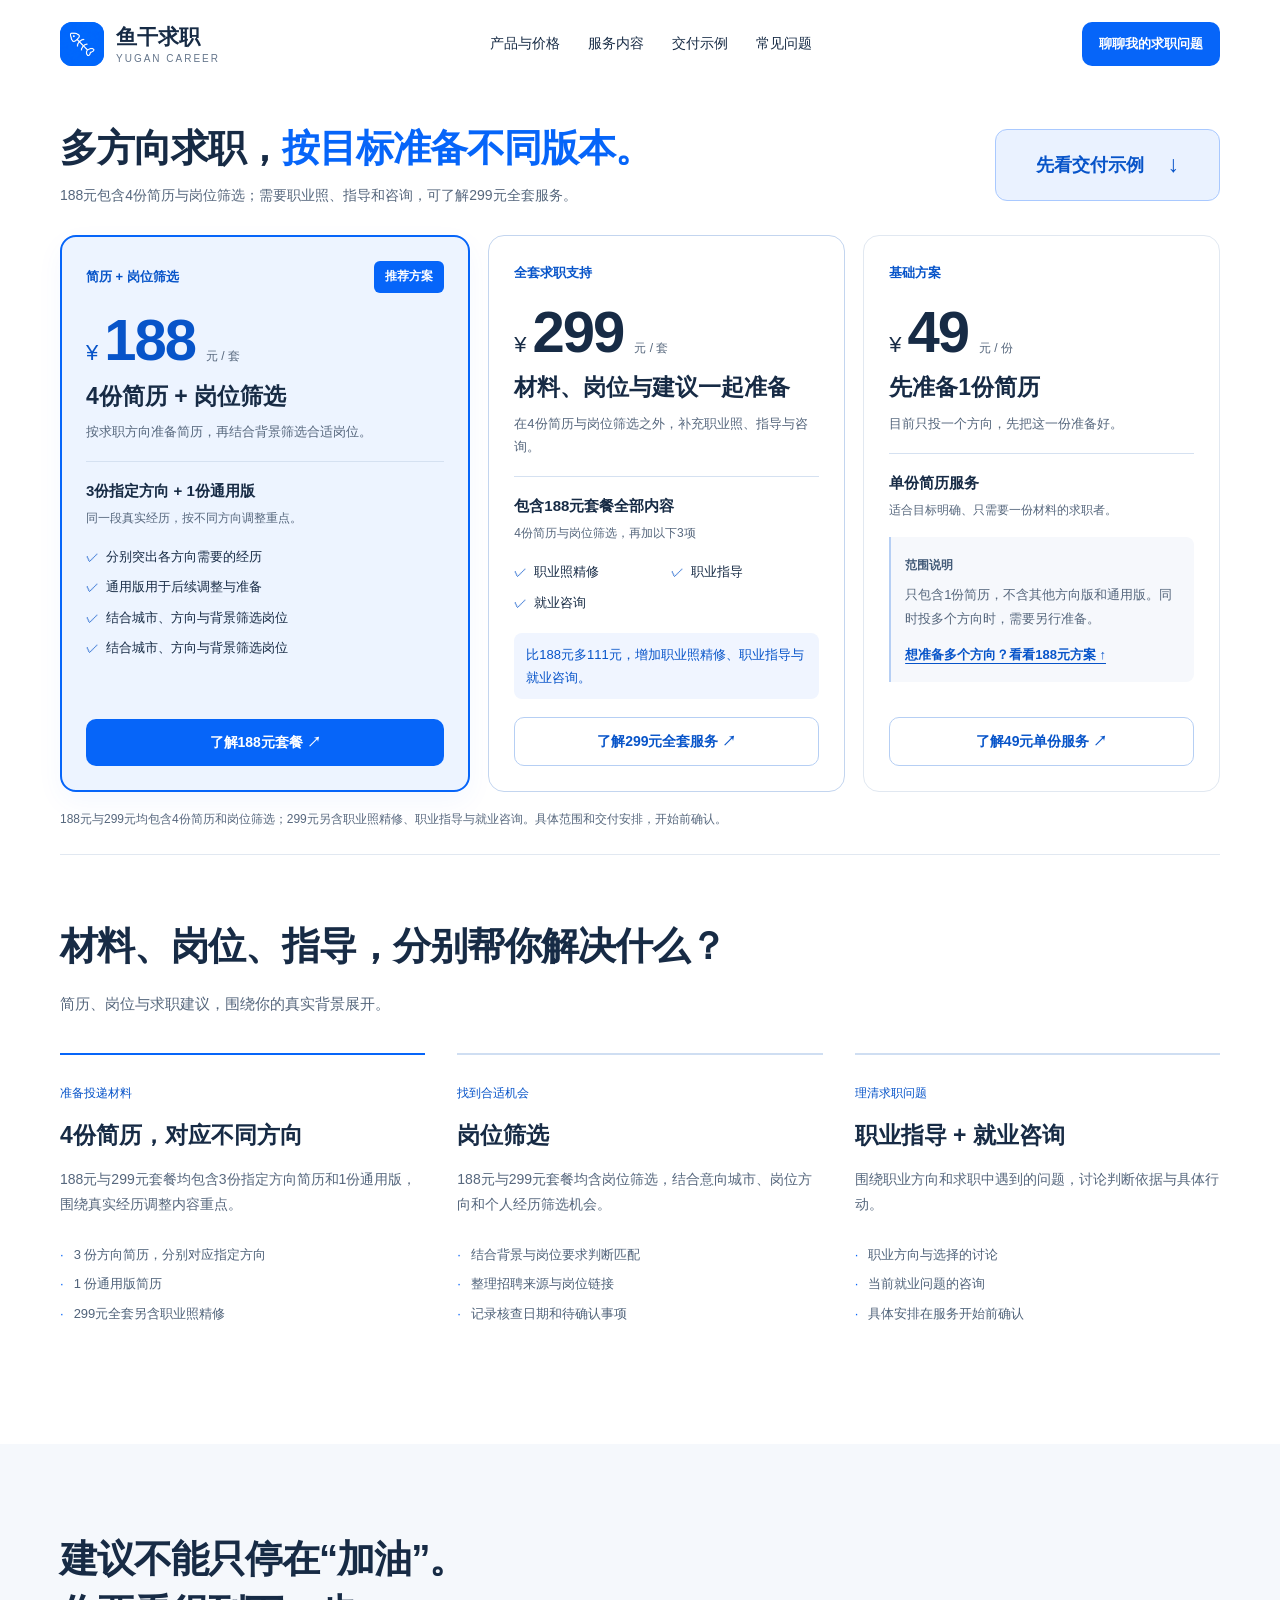
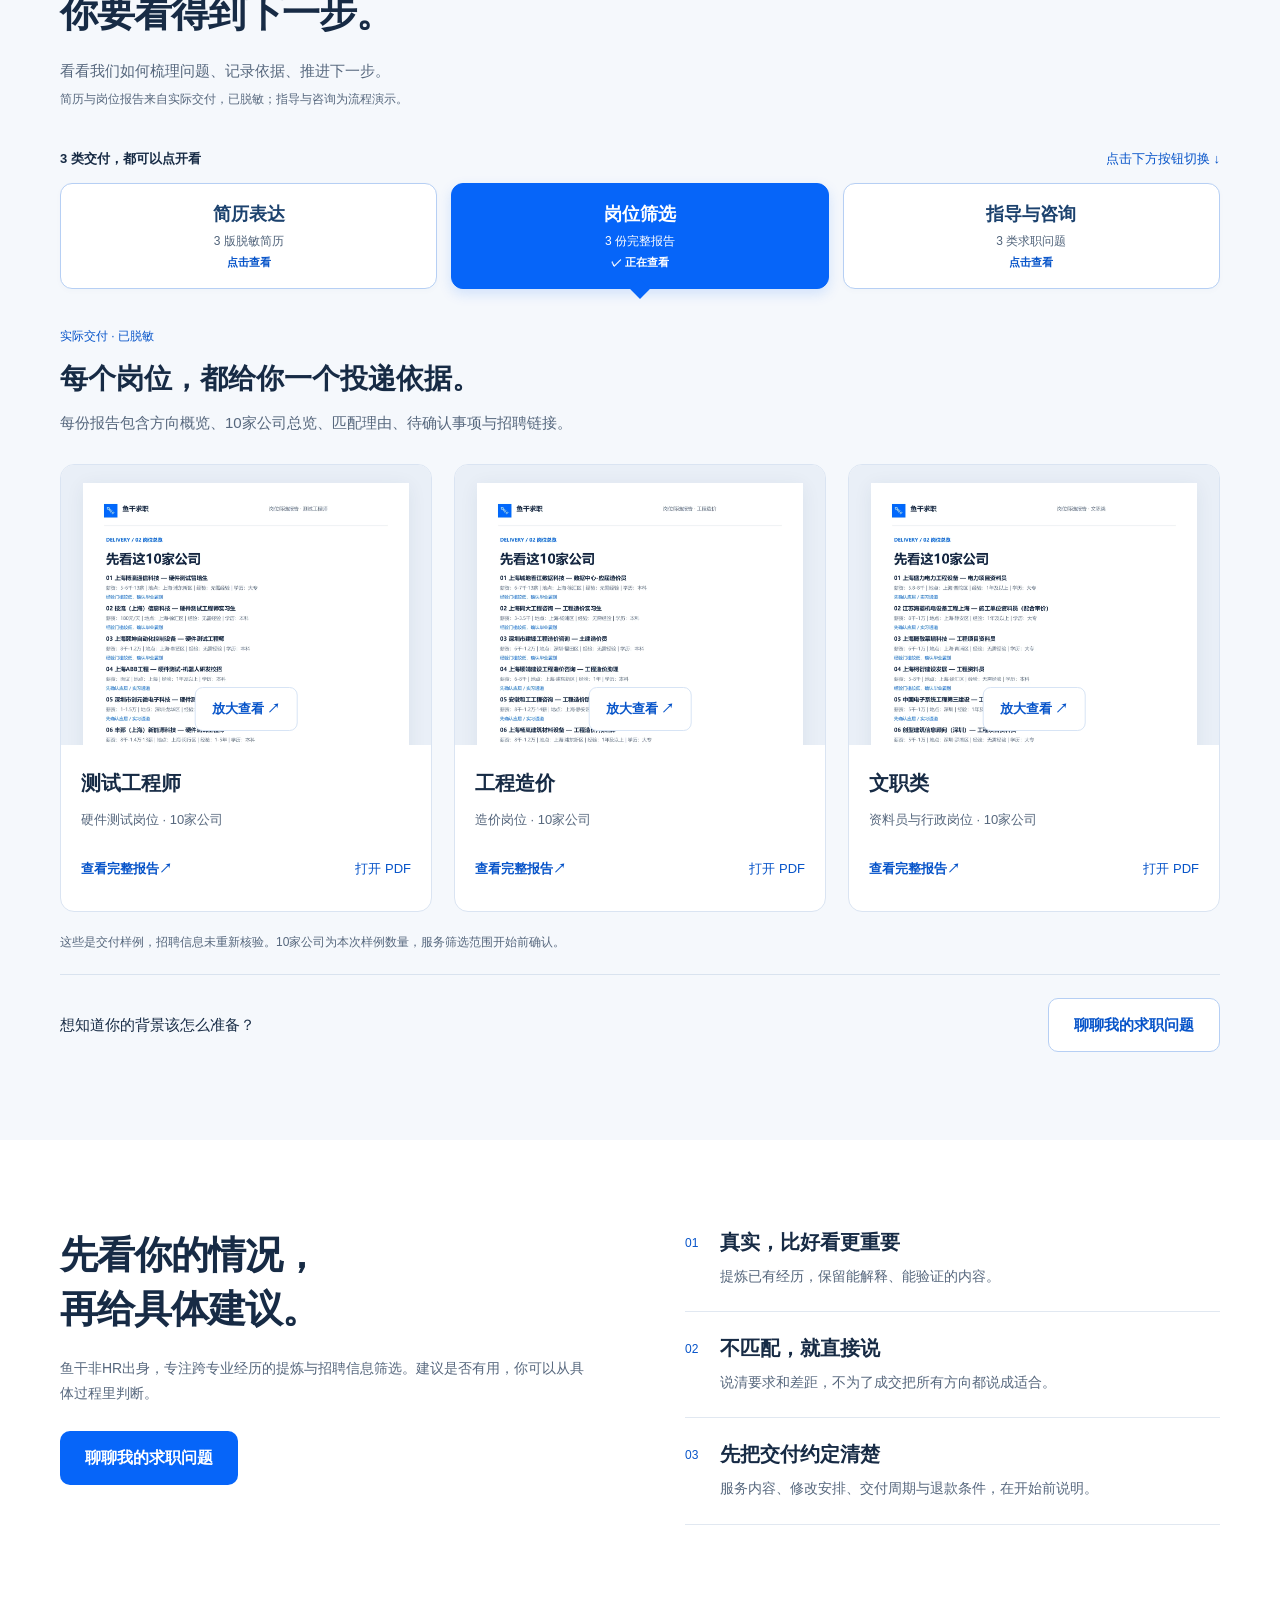
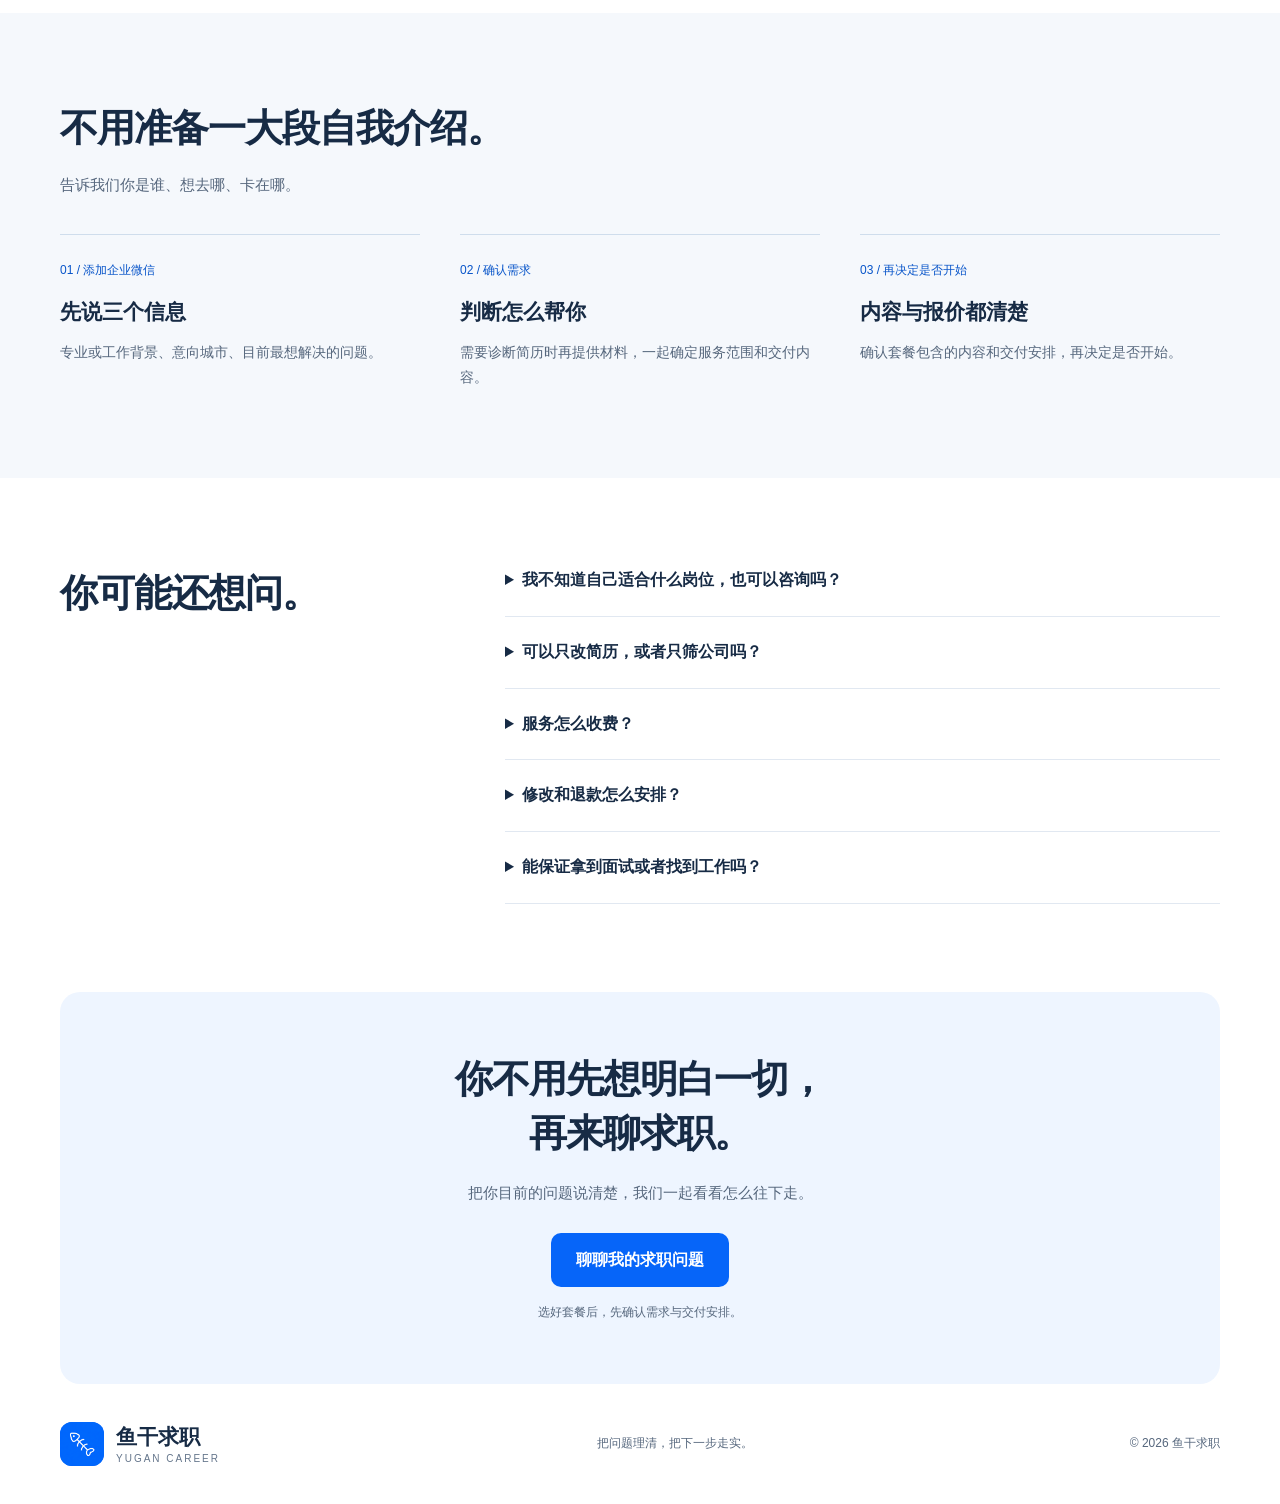
==== commit 7744d3ce: "Include job screening in the 188 yuan package" ====
--- a/index.html
+++ b/index.html
@@ -2,8 +2,8 @@
 <html lang="zh-CN">
 <head>
 <meta charset="UTF-8"><meta name="viewport" content="width=device-width,initial-scale=1">
-<title>鱼干求职｜188元多方向简历套餐</title>
-<meta name="description" content="推荐188元多方向简历套餐：3份指定方向加1份通用版。299元全套增加岗位筛选、职业照精修、职业指导与就业咨询；单份简历49元。">
+<title>鱼干求职｜188元4份简历＋岗位筛选</title>
+<meta name="description" content="188元套餐包含4份简历（3份指定方向加1份通用版）与岗位筛选。299元全套另含职业照精修、职业指导与就业咨询；单份简历49元。">
 <meta name="theme-color" content="#0665f9">
 <link rel="icon" type="image/png" href="yugan-logo-v9.png">
 <link rel="stylesheet" href="style.css?v=pricing188-10">
@@ -12,14 +12,14 @@
 <header class="header"><a class="brand" href="#"><img class="brand-mark" src="yugan-logo-v9.png" alt="鱼干鱼骨标识" width="48" height="48"><span>鱼干求职<small>YUGAN CAREER</small></span></a><nav aria-label="主导航"><a href="#products">产品与价格</a><a href="#services">服务内容</a><a href="#delivery">交付示例</a><a href="#questions">常见问题</a></nav><button class="button small" data-contact>聊聊我的求职问题</button></header>
 <main>
 <section class="product-hero" id="products" aria-labelledby="product-title">
-<div class="product-heading"><div><h1 id="product-title">多方向求职，<span>按目标准备不同版本。</span></h1><p>先看188元多方向方案；需要岗位筛选和指导，再了解299元全套服务。</p></div><a href="#delivery" class="delivery-cta"><span>先看交付示例</span><span aria-hidden="true">↓</span></a></div>
+<div class="product-heading"><div><h1 id="product-title">多方向求职，<span>按目标准备不同版本。</span></h1><p>188元包含4份简历与岗位筛选；需要职业照、指导和咨询，可了解299元全套服务。</p></div><a href="#delivery" class="delivery-cta"><span>先看交付示例</span><span aria-hidden="true">↓</span></a></div>
 <div class="pricing-grid">
-<article class="price-card resume-plan recommended-plan" id="plan-resume" aria-labelledby="resume-plan-title"><div class="plan-head"><span class="plan-tag">多方向简历</span><span class="recommend-label">推荐方案</span></div><div class="plan-price"><span>¥</span><strong>188</strong><span>元 / 套</span></div><h2 id="resume-plan-title">4份简历，分别对上目标</h2><p class="plan-summary">已经确定几个求职方向？把对应版本一次准备好。</p><div class="resume-bundle"><strong>3份指定方向 + 1份通用版</strong><span>同一段真实经历，按不同方向调整重点。</span></div><ul class="plan-includes resume-benefits"><li>分别突出各方向需要的经历</li><li>通用版用于后续调整与准备</li></ul><button class="button" data-contact data-plan="4份简历服务 · 188元">了解188元简历套餐 ↗</button></article>
-<article class="price-card complete-plan" id="plan-full" aria-labelledby="full-plan-title"><div class="plan-head"><span class="plan-tag">全套求职支持</span></div><div class="plan-price"><span>¥</span><strong>299</strong><span>元 / 套</span></div><h2 id="full-plan-title">材料、岗位与建议一起准备</h2><p class="plan-summary">还需要筛岗位、理清求职问题？在4份简历之外，补齐更多支持。</p><div class="resume-bundle"><strong>包含188元套餐的4份简历</strong><span>再增加以下4项服务</span></div><ul class="plan-includes"><li>岗位筛选</li><li>职业照精修</li><li>职业指导</li><li>就业咨询</li></ul><p class="upgrade-value">比188元多111元，增加岗位与指导支持。</p><button class="button secondary" data-contact data-plan="求职全套服务 · 299元">了解299元全套服务 ↗</button></article>
+<article class="price-card resume-plan recommended-plan" id="plan-resume" aria-labelledby="resume-plan-title"><div class="plan-head"><span class="plan-tag">简历 + 岗位筛选</span><span class="recommend-label">推荐方案</span></div><div class="plan-price"><span>¥</span><strong>188</strong><span>元 / 套</span></div><h2 id="resume-plan-title">4份简历 + 岗位筛选</h2><p class="plan-summary">按求职方向准备简历，再结合背景筛选合适岗位。</p><div class="resume-bundle"><strong>3份指定方向 + 1份通用版</strong><span>同一段真实经历，按不同方向调整重点。</span></div><ul class="plan-includes resume-benefits"><li>分别突出各方向需要的经历</li><li>通用版用于后续调整与准备</li><li>结合城市、方向与背景筛选岗位</li><li>结合城市、方向与背景筛选岗位</li></ul><button class="button" data-contact data-plan="4份简历＋岗位筛选 · 188元">了解188元套餐 ↗</button></article>
+<article class="price-card complete-plan" id="plan-full" aria-labelledby="full-plan-title"><div class="plan-head"><span class="plan-tag">全套求职支持</span></div><div class="plan-price"><span>¥</span><strong>299</strong><span>元 / 套</span></div><h2 id="full-plan-title">材料、岗位与建议一起准备</h2><p class="plan-summary">在4份简历与岗位筛选之外，补充职业照、指导与咨询。</p><div class="resume-bundle"><strong>包含188元套餐全部内容</strong><span>4份简历与岗位筛选，再加以下3项</span></div><ul class="plan-includes"><li>职业照精修</li><li>职业指导</li><li>就业咨询</li></ul><p class="upgrade-value">比188元多111元，增加职业照精修、职业指导与就业咨询。</p><button class="button secondary" data-contact data-plan="求职全套服务 · 299元">了解299元全套服务 ↗</button></article>
 <article class="price-card single-plan" id="plan-single" aria-labelledby="single-plan-title"><div class="plan-head"><span class="plan-tag">基础方案</span></div><div class="plan-price"><span>¥</span><strong>49</strong><span>元 / 份</span></div><h2 id="single-plan-title">先准备1份简历</h2><p class="plan-summary">目前只投一个方向，先把这一份准备好。</p><div class="resume-bundle"><strong>单份简历服务</strong><span>适合目标明确、只需要一份材料的求职者。</span></div><div class="plan-limit"><strong>范围说明</strong><p>只包含1份简历，不含其他方向版和通用版。同时投多个方向时，需要另行准备。</p><a href="#plan-resume">想准备多个方向？看看188元方案 ↑</a></div><button class="button secondary" data-contact data-plan="单份简历服务 · 49元">了解49元单份服务 ↗</button></article>
-</div><p class="pricing-note">188元与299元均包含4份简历；岗位筛选、职业照精修、职业指导与就业咨询为299元全套项目。具体范围和交付安排，开始前确认。</p>
+</div><p class="pricing-note">188元与299元均包含4份简历和岗位筛选；299元另含职业照精修、职业指导与就业咨询。具体范围和交付安排，开始前确认。</p>
 </section>
-<section class="section services" id="services"><div class="section-head"><h2>材料、岗位、指导，分别帮你解决什么？</h2><p>简历、岗位与求职建议，围绕你的真实背景展开。</p></div><div class="service-grid"><article class="service-card"><span class="service-label">准备投递材料</span><h3>4份简历，对应不同方向</h3><p>188元与299元套餐均包含3份指定方向简历和1份通用版，围绕真实经历调整内容重点。</p><ul><li>3 份方向简历，分别对应指定方向</li><li>1 份通用版简历</li><li>299元全套另含职业照精修</li></ul></article><article class="service-card"><span class="service-label">找到合适机会</span><h3>岗位筛选</h3><p>结合意向城市、岗位方向和个人经历筛选机会，让投递有依据。</p><ul><li>结合背景与岗位要求判断匹配</li><li>整理招聘来源与岗位链接</li><li>记录核查日期和待确认事项</li></ul></article><article class="service-card"><span class="service-label">理清求职问题</span><h3>职业指导 + 就业咨询</h3><p>围绕职业方向和求职中遇到的问题，讨论判断依据与具体行动。</p><ul><li>职业方向与选择的讨论</li><li>当前就业问题的咨询</li><li>具体安排在服务开始前确认</li></ul></article></div></section>
+<section class="section services" id="services"><div class="section-head"><h2>材料、岗位、指导，分别帮你解决什么？</h2><p>简历、岗位与求职建议，围绕你的真实背景展开。</p></div><div class="service-grid"><article class="service-card"><span class="service-label">准备投递材料</span><h3>4份简历，对应不同方向</h3><p>188元与299元套餐均包含3份指定方向简历和1份通用版，围绕真实经历调整内容重点。</p><ul><li>3 份方向简历，分别对应指定方向</li><li>1 份通用版简历</li><li>299元全套另含职业照精修</li></ul></article><article class="service-card"><span class="service-label">找到合适机会</span><h3>岗位筛选</h3><p>188元与299元套餐均含岗位筛选，结合意向城市、岗位方向和个人经历筛选机会。</p><ul><li>结合背景与岗位要求判断匹配</li><li>整理招聘来源与岗位链接</li><li>记录核查日期和待确认事项</li></ul></article><article class="service-card"><span class="service-label">理清求职问题</span><h3>职业指导 + 就业咨询</h3><p>围绕职业方向和求职中遇到的问题，讨论判断依据与具体行动。</p><ul><li>职业方向与选择的讨论</li><li>当前就业问题的咨询</li><li>具体安排在服务开始前确认</li></ul></article></div></section>
 <section class="delivery-section" id="delivery"><div class="section delivery-inner"><div class="section-head"><div><h2>建议不能只停在“加油”。<br>你要看得到下一步。</h2></div><p>看看我们如何梳理问题、记录依据、推进下一步。<br><small>简历与岗位报告来自实际交付，已脱敏；指导与咨询为流程演示。</small></p></div><div class="delivery-navigation"><p class="delivery-switch-hint"><strong>3 类交付，都可以点开看</strong><span>点击下方按钮切换 ↓</span></p><div class="delivery-tabs" role="tablist" aria-label="交付示例分类"><button id="tab-resume" role="tab" aria-selected="false" tabindex="-1" aria-controls="panel-resume" data-tab="resume"><span class="delivery-tab-title">简历表达</span><span class="delivery-tab-description">3 版脱敏简历</span></button><button id="tab-jobs" role="tab" aria-selected="true" tabindex="0" aria-controls="panel-jobs" data-tab="jobs"><span class="delivery-tab-title">岗位筛选</span><span class="delivery-tab-description">3 份完整报告</span></button><button id="tab-follow" role="tab" aria-selected="false" tabindex="-1" aria-controls="panel-follow" data-tab="follow"><span class="delivery-tab-title">指导与咨询</span><span class="delivery-tab-description">3 类求职问题</span></button></div></div><div id="panel-resume" class="delivery-panel sample-panel" role="tabpanel" aria-labelledby="tab-resume" hidden><div class="sample-intro"><span class="mini-label">实际交付 · 已脱敏</span><h3>同一段经历，围绕不同方向展开。</h3><p>以下展示三份方向版简历。通用版也是4份简历服务的一部分，本次样例未展示。</p></div><div class="sample-grid"><article class="sample-card"><button class="sample-preview" data-sample="resume-1" aria-label="放大查看工程造价 · 简历"><img src="resume-1-1.webp" alt="工程造价 · 简历脱敏页面预览" loading="lazy" width="1191" height="1684"><span>放大查看 ↗</span></button><div class="sample-card-copy"><h4>工程造价</h4><p>突出算量、资料与招投标经历</p><div class="sample-actions"><button data-sample="resume-1">查看简历 <span aria-hidden="true">↗</span></button><a href="resume-1.pdf" target="_blank" rel="noopener">打开 PDF</a></div></div></article><article class="sample-card"><button class="sample-preview" data-sample="resume-2" aria-label="放大查看测试工程师 · 简历"><img src="resume-2-1.webp" alt="测试工程师 · 简历脱敏页面预览" loading="lazy" width="1191" height="1684"><span>放大查看 ↗</span></button><div class="sample-card-copy"><h4>测试工程师</h4><p>突出硬件测试与系统调试经历</p><div class="sample-actions"><button data-sample="resume-2">查看简历 <span aria-hidden="true">↗</span></button><a href="resume-2.pdf" target="_blank" rel="noopener">打开 PDF</a></div></div></article><article class="sample-card"><button class="sample-preview" data-sample="resume-3" aria-label="放大查看电气工程师 · 简历"><img src="resume-3-1.webp" alt="电气工程师 · 简历脱敏页面预览" loading="lazy" width="1191" height="1684"><span>放大查看 ↗</span></button><div class="sample-card-copy"><h4>电气工程师</h4><p>突出电气控制与自动化项目</p><div class="sample-actions"><button data-sample="resume-3">查看简历 <span aria-hidden="true">↗</span></button><a href="resume-3.pdf" target="_blank" rel="noopener">打开 PDF</a></div></div></article></div><p class="sample-note">姓名、联系方式、照片及学校、单位名称已隐藏，保留经历正文供你查看。</p><div class="sample-consult"><span>想知道你的背景该怎么准备？</span><button class="button secondary" data-contact>聊聊我的求职问题</button></div></div><div id="panel-jobs" class="delivery-panel sample-panel" role="tabpanel" aria-labelledby="tab-jobs"><div class="sample-intro"><span class="mini-label">实际交付 · 已脱敏</span><h3>每个岗位，都给你一个投递依据。</h3><p>每份报告包含方向概览、10家公司总览、匹配理由、待确认事项与招聘链接。</p></div><div class="sample-grid"><article class="sample-card"><button class="sample-preview" data-sample="jobs-1" aria-label="放大查看测试工程师 · 岗位筛选报告"><img src="jobs-1-2.webp" alt="测试工程师 · 岗位筛选报告脱敏页面预览" loading="lazy" width="1191" height="1684"><span>放大查看 ↗</span></button><div class="sample-card-copy"><h4>测试工程师</h4><p>硬件测试岗位 · 10家公司</p><div class="sample-actions"><button data-sample="jobs-1">查看完整报告 <span aria-hidden="true">↗</span></button><a href="jobs-1.pdf" target="_blank" rel="noopener">打开 PDF</a></div></div></article><article class="sample-card"><button class="sample-preview" data-sample="jobs-2" aria-label="放大查看工程造价 · 岗位筛选报告"><img src="jobs-2-2.webp" alt="工程造价 · 岗位筛选报告脱敏页面预览" loading="lazy" width="1191" height="1684"><span>放大查看 ↗</span></button><div class="sample-card-copy"><h4>工程造价</h4><p>造价岗位 · 10家公司</p><div class="sample-actions"><button data-sample="jobs-2">查看完整报告 <span aria-hidden="true">↗</span></button><a href="jobs-2.pdf" target="_blank" rel="noopener">打开 PDF</a></div></div></article><article class="sample-card"><button class="sample-preview" data-sample="jobs-3" aria-label="放大查看文职类 · 岗位筛选报告"><img src="jobs-3-2.webp" alt="文职类 · 岗位筛选报告脱敏页面预览" loading="lazy" width="1191" height="1684"><span>放大查看 ↗</span></button><div class="sample-card-copy"><h4>文职类</h4><p>资料员与行政岗位 · 10家公司</p><div class="sample-actions"><button data-sample="jobs-3">查看完整报告 <span aria-hidden="true">↗</span></button><a href="jobs-3.pdf" target="_blank" rel="noopener">打开 PDF</a></div></div></article></div><p class="sample-note">这些是交付样例，招聘信息未重新核验。10家公司为本次样例数量，服务筛选范围开始前确认。</p><div class="sample-consult"><span>想知道你的背景该怎么准备？</span><button class="button secondary" data-contact>聊聊我的求职问题</button></div></div><div id="panel-follow" class="delivery-panel consultation-panel" role="tabpanel" aria-labelledby="tab-follow" hidden>
 <div class="sample-intro"><span class="mini-label">职业指导 + 就业咨询 · 内容与流程演示</span><h3>你卡在哪，我们就从哪一步理清。</h3><p>方向没定、投递没反馈、机会不会选。把问题拆开，结合你的经历和实际限制，讨论下一步怎么做。</p></div>
 <div class="consult-topics">
@@ -33,11 +33,11 @@
 </div></div></section>
 <section class="section approach"><div class="approach-statement"><h2>先看你的情况，<br>再给具体建议。</h2><p>鱼干非HR出身，专注跨专业经历的提炼与招聘信息筛选。建议是否有用，你可以从具体过程里判断。</p><button class="button" data-contact>聊聊我的求职问题</button></div><div class="principles"><article><span>01</span><div><h3>真实，比好看更重要</h3><p>提炼已有经历，保留能解释、能验证的内容。</p></div></article><article><span>02</span><div><h3>不匹配，就直接说</h3><p>说清要求和差距，不为了成交把所有方向都说成适合。</p></div></article><article><span>03</span><div><h3>先把交付约定清楚</h3><p>服务内容、修改安排、交付周期与退款条件，在开始前说明。</p></div></article></div></section>
 <section class="process-section"><div class="section"><div class="section-head"><div><h2>不用准备一大段自我介绍。</h2></div><p>告诉我们你是谁、想去哪、卡在哪。</p></div><div class="process-grid"><article><span>01 / 添加企业微信</span><h3>先说三个信息</h3><p>专业或工作背景、意向城市、目前最想解决的问题。</p></article><article><span>02 / 确认需求</span><h3>判断怎么帮你</h3><p>需要诊断简历时再提供材料，一起确定服务范围和交付内容。</p></article><article><span>03 / 再决定是否开始</span><h3>内容与报价都清楚</h3><p>确认套餐包含的内容和交付安排，再决定是否开始。</p></article></div></div></section>
-<section class="section faq" id="questions"><div><h2>你可能还想问。</h2></div><div class="faq-list"><details><summary>我不知道自己适合什么岗位，也可以咨询吗？</summary><p>可以。先说明你的专业、经历和限制条件，我们会讨论可尝试的方向及判断依据，再确定是否适合进一步服务。</p></details><details><summary>可以只改简历，或者只筛公司吗？</summary><p>可以只选择简历服务：4份简历188元，单份49元。岗位筛选包含在299元全套服务中；如需单独筛选，先咨询具体安排。</p></details><details><summary>服务怎么收费？</summary><p>全套服务299元，包含4份简历、岗位筛选、职业照精修、职业指导与就业咨询。简历服务188元，包含指定3个方向的简历和1份通用版，共4份。单份简历49元。</p></details><details><summary>修改和退款怎么安排？</summary><p>简历服务支持定稿前修改、不满意全额退款。全套服务各项交付的修改与退款安排，会在购买前说明。</p></details><details><summary>能保证拿到面试或者找到工作吗？</summary><p>不能保证。我们负责约定的材料、筛选和指导交付，面试与录用由企业及求职实际情况共同决定。</p></details></div></section>
+<section class="section faq" id="questions"><div><h2>你可能还想问。</h2></div><div class="faq-list"><details><summary>我不知道自己适合什么岗位，也可以咨询吗？</summary><p>可以。先说明你的专业、经历和限制条件，我们会讨论可尝试的方向及判断依据，再确定是否适合进一步服务。</p></details><details><summary>可以只改简历，或者只筛公司吗？</summary><p>只需要一份简历，可选择49元单份服务。188元包含4份简历与岗位筛选，299元在此基础上增加职业照精修、职业指导与就业咨询；如需单独筛选岗位，先咨询具体安排。</p></details><details><summary>服务怎么收费？</summary><p>全套服务299元，包含4份简历、岗位筛选、职业照精修、职业指导与就业咨询。188元套餐包含指定3个方向的简历和1份通用版，共4份，并含岗位筛选。单份简历49元。</p></details><details><summary>修改和退款怎么安排？</summary><p>简历服务支持定稿前修改、不满意全额退款。全套服务各项交付的修改与退款安排，会在购买前说明。</p></details><details><summary>能保证拿到面试或者找到工作吗？</summary><p>不能保证。我们负责约定的材料、筛选和指导交付，面试与录用由企业及求职实际情况共同决定。</p></details></div></section>
 <section class="closing"><h2>你不用先想明白一切，<br>再来聊求职。</h2><p>把你目前的问题说清楚，我们一起看看怎么往下走。</p><button class="button orange" data-contact>聊聊我的求职问题</button><small>选好套餐后，先确认需求与交付安排。</small></section>
 </main><footer><a class="brand" href="#"><img class="brand-mark" src="yugan-logo-v9.png" alt="鱼干鱼骨标识" width="48" height="48"><span>鱼干求职<small>YUGAN CAREER</small></span></a><p>把问题理清，把下一步走实。</p><span>© 2026 鱼干求职</span></footer>
-<div class="mobile-bar"><div><strong id="sticky-plan">多方向简历 · 188元</strong><span id="sticky-detail">3份方向版 + 1份通用版</span></div><button class="button orange" data-contact data-plan="4份简历服务 · 188元">了解188元方案</button></div>
+<div class="mobile-bar"><div><strong id="sticky-plan">简历＋岗位筛选 · 188元</strong><span id="sticky-detail">4份简历 + 岗位筛选</span></div><button class="button orange" data-contact data-plan="4份简历＋岗位筛选 · 188元">了解188元方案</button></div>
 <dialog id="contact-dialog" aria-labelledby="contact-title"><button class="close-dialog" aria-label="关闭咨询窗口">×</button><h2 id="contact-title">聊聊你的服务需求。</h2><p id="selected-plan" hidden></p><button type="button" id="copy-consultation" class="copy-consultation" hidden>复制套餐与咨询说明</button><p id="copy-feedback" class="copy-feedback" role="status"></p><ol class="contact-prompts"><li>你的专业或工作背景</li><li>想去的城市与岗位方向</li><li>当前最想解决的问题</li></ol><div id="contact-ready" hidden><img id="contact-qr" alt="鱼干求职企业微信添加二维码" hidden><a id="contact-link" class="button" target="_blank" rel="noopener noreferrer">打开企业微信添加入口</a><p>手机上可按入口提示添加，或长按保存二维码后在微信中识别。</p></div><div id="contact-unavailable"><strong>企业微信咨询入口尚未开放</strong><p>企业微信添加入口准备中，开放后即可在这里联系咨询。</p></div></dialog>
 <dialog id="sample-dialog" aria-labelledby="sample-title"><div class="sample-viewer-head"><div><span class="mini-label">脱敏交付样例</span><h2 id="sample-title"></h2></div><button id="sample-close" aria-label="关闭样例预览">×</button></div><div class="sample-viewer-controls"><button id="sample-prev" aria-label="上一页">← 上一页</button><span id="sample-page" aria-live="polite"></span><button id="sample-next" aria-label="下一页">下一页 →</button></div><div class="sample-viewer-scroll"><img id="sample-image" alt="" width="1191" height="1684"></div><div class="sample-viewer-foot"><a id="sample-original" target="_blank" rel="noopener">打开高清图放大</a><a id="sample-pdf" target="_blank" rel="noopener">打开完整 PDF ↗</a></div></dialog>
-<script src="contact-config.js"></script><script src="script.js?v=tabs-9"></script>
+<script src="contact-config.js"></script><script src="script.js?v=pricing188-jobs-1"></script>
 </body></html>
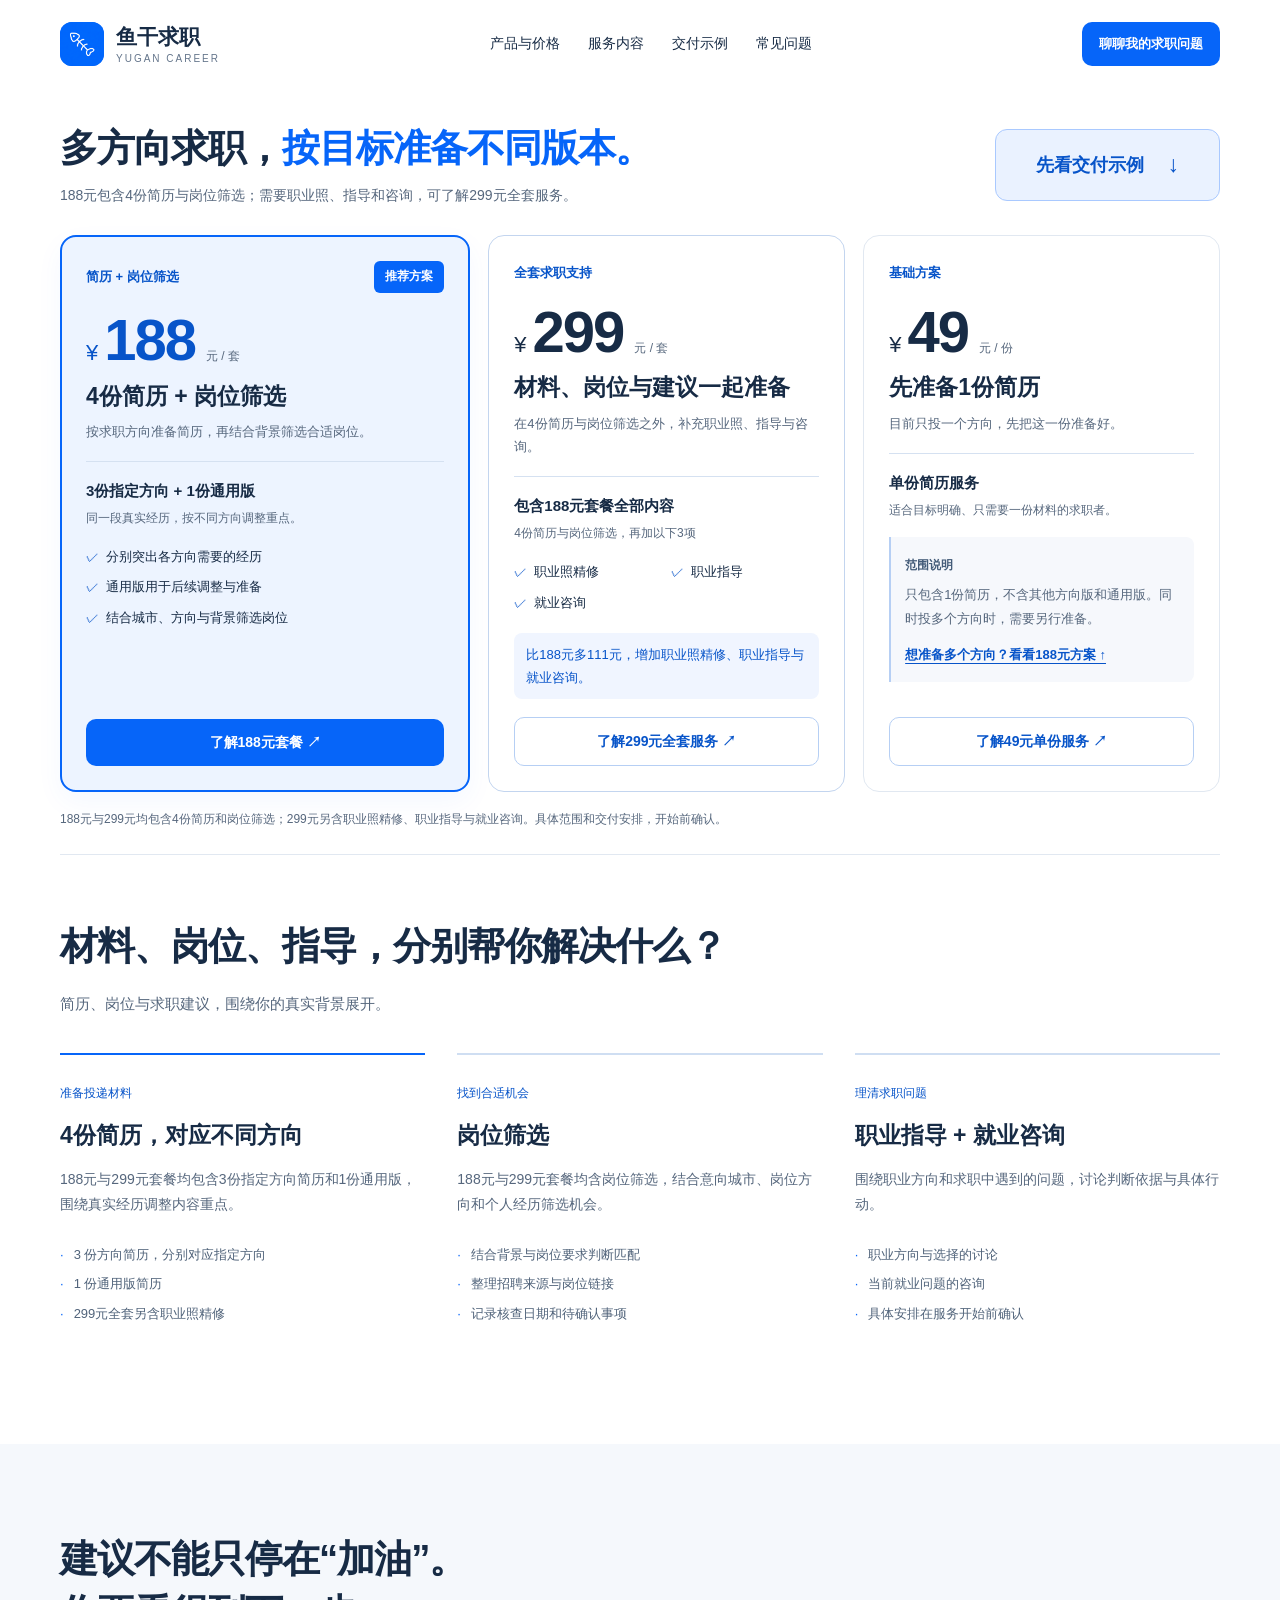
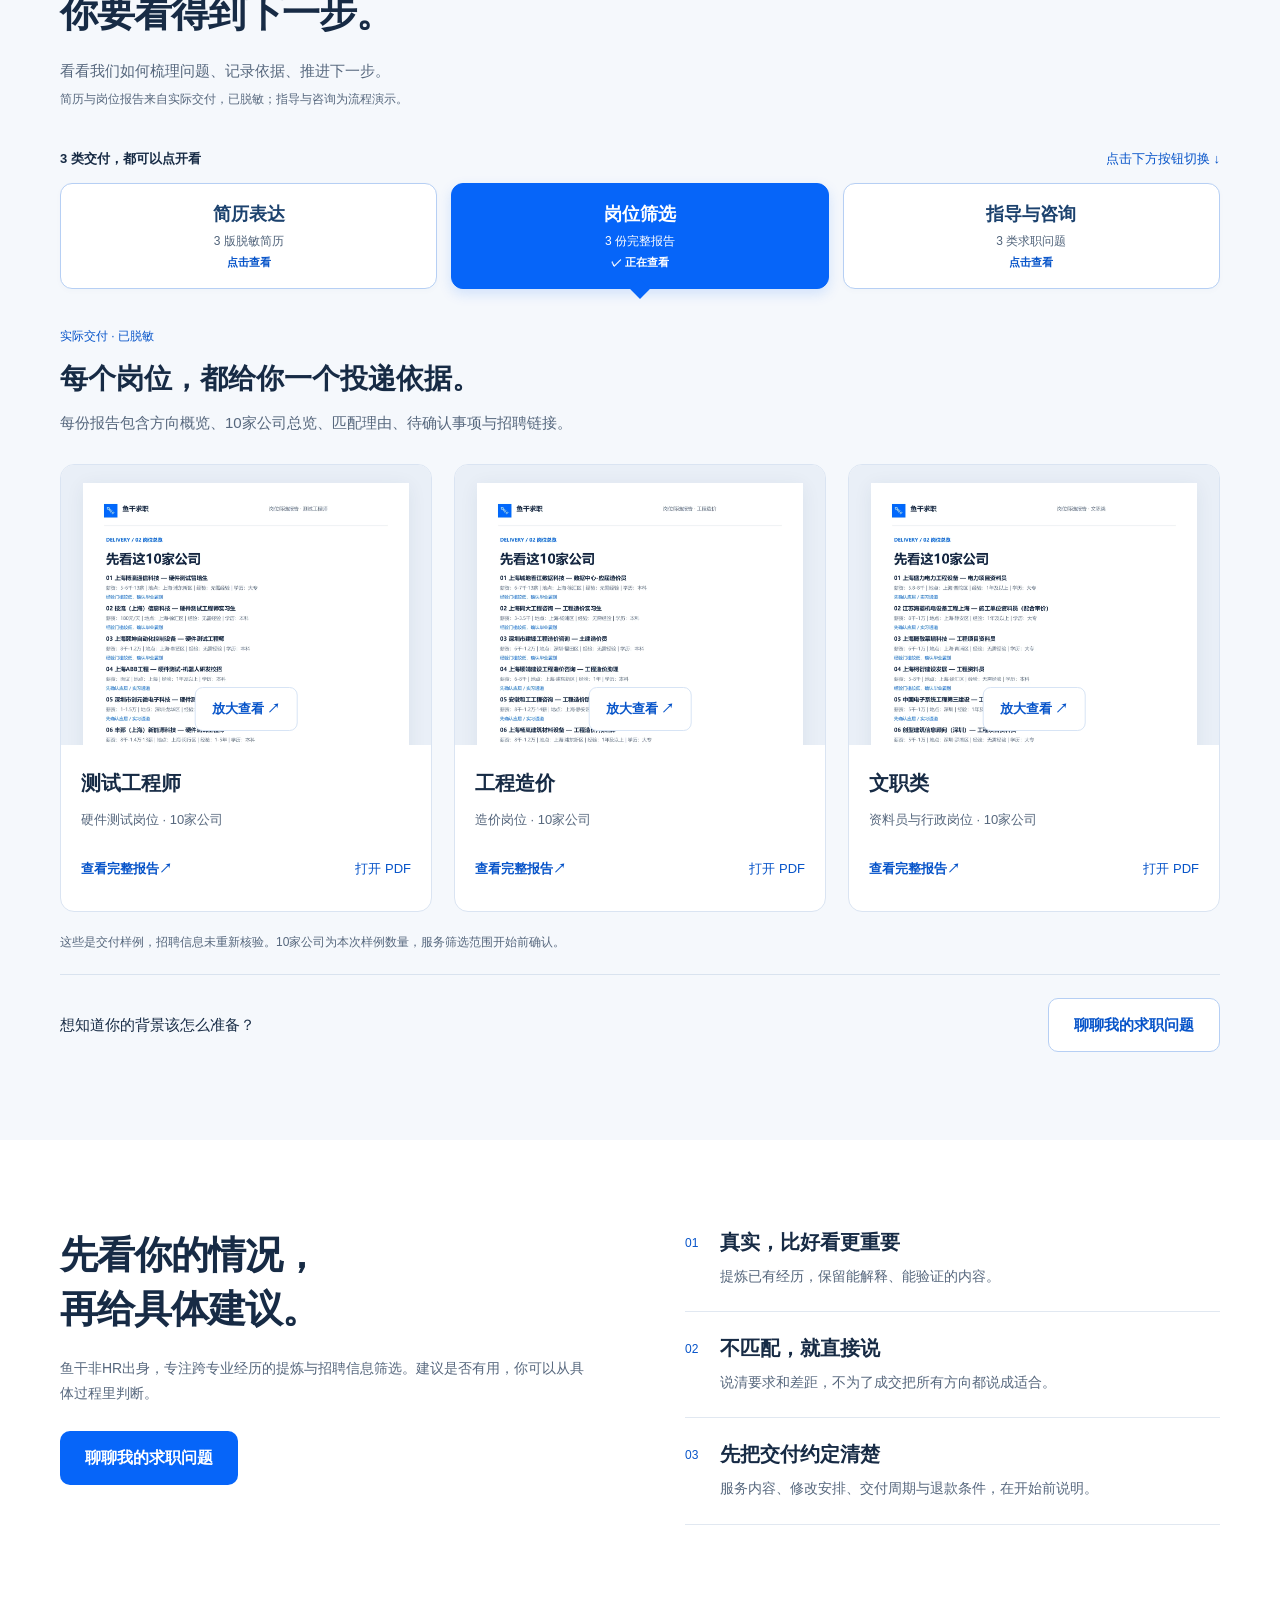
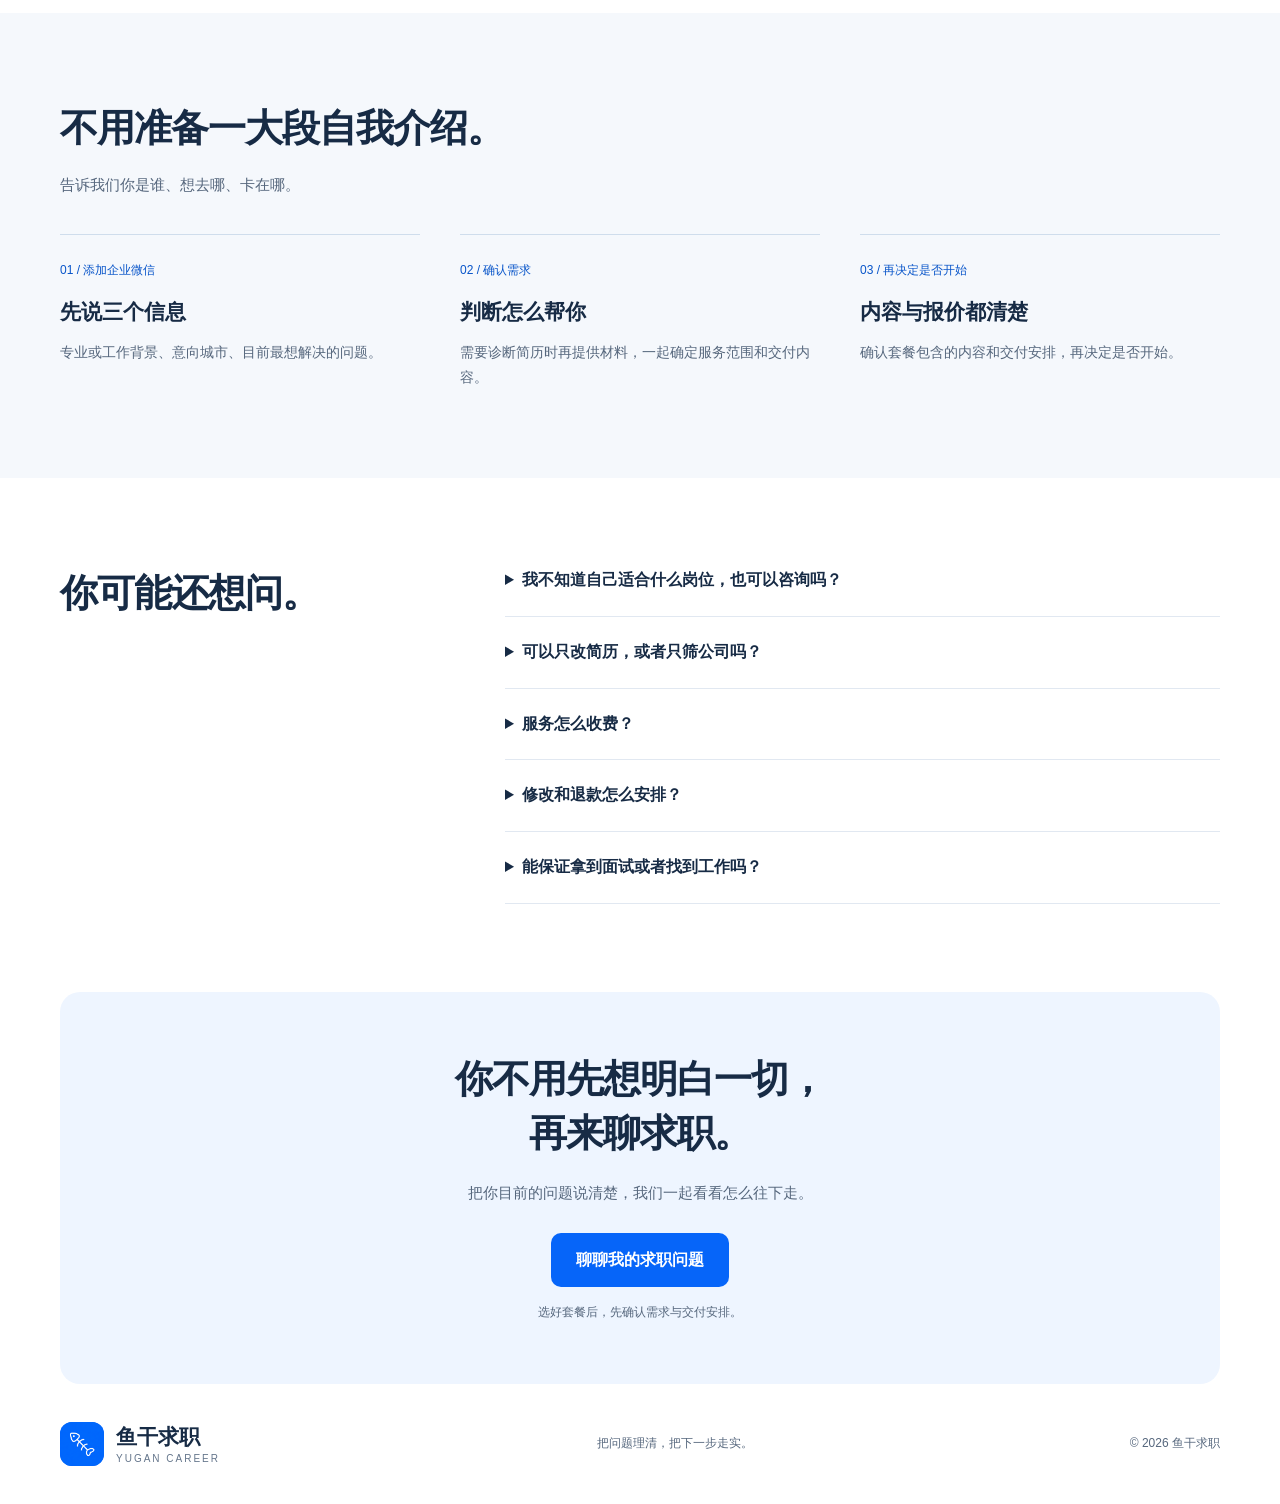
==== commit 5633dfb3: "Remove duplicate screening detail" ====
--- a/index.html
+++ b/index.html
@@ -14,7 +14,7 @@
 <section class="product-hero" id="products" aria-labelledby="product-title">
 <div class="product-heading"><div><h1 id="product-title">多方向求职，<span>按目标准备不同版本。</span></h1><p>188元包含4份简历与岗位筛选；需要职业照、指导和咨询，可了解299元全套服务。</p></div><a href="#delivery" class="delivery-cta"><span>先看交付示例</span><span aria-hidden="true">↓</span></a></div>
 <div class="pricing-grid">
-<article class="price-card resume-plan recommended-plan" id="plan-resume" aria-labelledby="resume-plan-title"><div class="plan-head"><span class="plan-tag">简历 + 岗位筛选</span><span class="recommend-label">推荐方案</span></div><div class="plan-price"><span>¥</span><strong>188</strong><span>元 / 套</span></div><h2 id="resume-plan-title">4份简历 + 岗位筛选</h2><p class="plan-summary">按求职方向准备简历，再结合背景筛选合适岗位。</p><div class="resume-bundle"><strong>3份指定方向 + 1份通用版</strong><span>同一段真实经历，按不同方向调整重点。</span></div><ul class="plan-includes resume-benefits"><li>分别突出各方向需要的经历</li><li>通用版用于后续调整与准备</li><li>结合城市、方向与背景筛选岗位</li><li>结合城市、方向与背景筛选岗位</li></ul><button class="button" data-contact data-plan="4份简历＋岗位筛选 · 188元">了解188元套餐 ↗</button></article>
+<article class="price-card resume-plan recommended-plan" id="plan-resume" aria-labelledby="resume-plan-title"><div class="plan-head"><span class="plan-tag">简历 + 岗位筛选</span><span class="recommend-label">推荐方案</span></div><div class="plan-price"><span>¥</span><strong>188</strong><span>元 / 套</span></div><h2 id="resume-plan-title">4份简历 + 岗位筛选</h2><p class="plan-summary">按求职方向准备简历，再结合背景筛选合适岗位。</p><div class="resume-bundle"><strong>3份指定方向 + 1份通用版</strong><span>同一段真实经历，按不同方向调整重点。</span></div><ul class="plan-includes resume-benefits"><li>分别突出各方向需要的经历</li><li>通用版用于后续调整与准备</li><li>结合城市、方向与背景筛选岗位</li></ul><button class="button" data-contact data-plan="4份简历＋岗位筛选 · 188元">了解188元套餐 ↗</button></article>
 <article class="price-card complete-plan" id="plan-full" aria-labelledby="full-plan-title"><div class="plan-head"><span class="plan-tag">全套求职支持</span></div><div class="plan-price"><span>¥</span><strong>299</strong><span>元 / 套</span></div><h2 id="full-plan-title">材料、岗位与建议一起准备</h2><p class="plan-summary">在4份简历与岗位筛选之外，补充职业照、指导与咨询。</p><div class="resume-bundle"><strong>包含188元套餐全部内容</strong><span>4份简历与岗位筛选，再加以下3项</span></div><ul class="plan-includes"><li>职业照精修</li><li>职业指导</li><li>就业咨询</li></ul><p class="upgrade-value">比188元多111元，增加职业照精修、职业指导与就业咨询。</p><button class="button secondary" data-contact data-plan="求职全套服务 · 299元">了解299元全套服务 ↗</button></article>
 <article class="price-card single-plan" id="plan-single" aria-labelledby="single-plan-title"><div class="plan-head"><span class="plan-tag">基础方案</span></div><div class="plan-price"><span>¥</span><strong>49</strong><span>元 / 份</span></div><h2 id="single-plan-title">先准备1份简历</h2><p class="plan-summary">目前只投一个方向，先把这一份准备好。</p><div class="resume-bundle"><strong>单份简历服务</strong><span>适合目标明确、只需要一份材料的求职者。</span></div><div class="plan-limit"><strong>范围说明</strong><p>只包含1份简历，不含其他方向版和通用版。同时投多个方向时，需要另行准备。</p><a href="#plan-resume">想准备多个方向？看看188元方案 ↑</a></div><button class="button secondary" data-contact data-plan="单份简历服务 · 49元">了解49元单份服务 ↗</button></article>
 </div><p class="pricing-note">188元与299元均包含4份简历和岗位筛选；299元另含职业照精修、职业指导与就业咨询。具体范围和交付安排，开始前确认。</p>
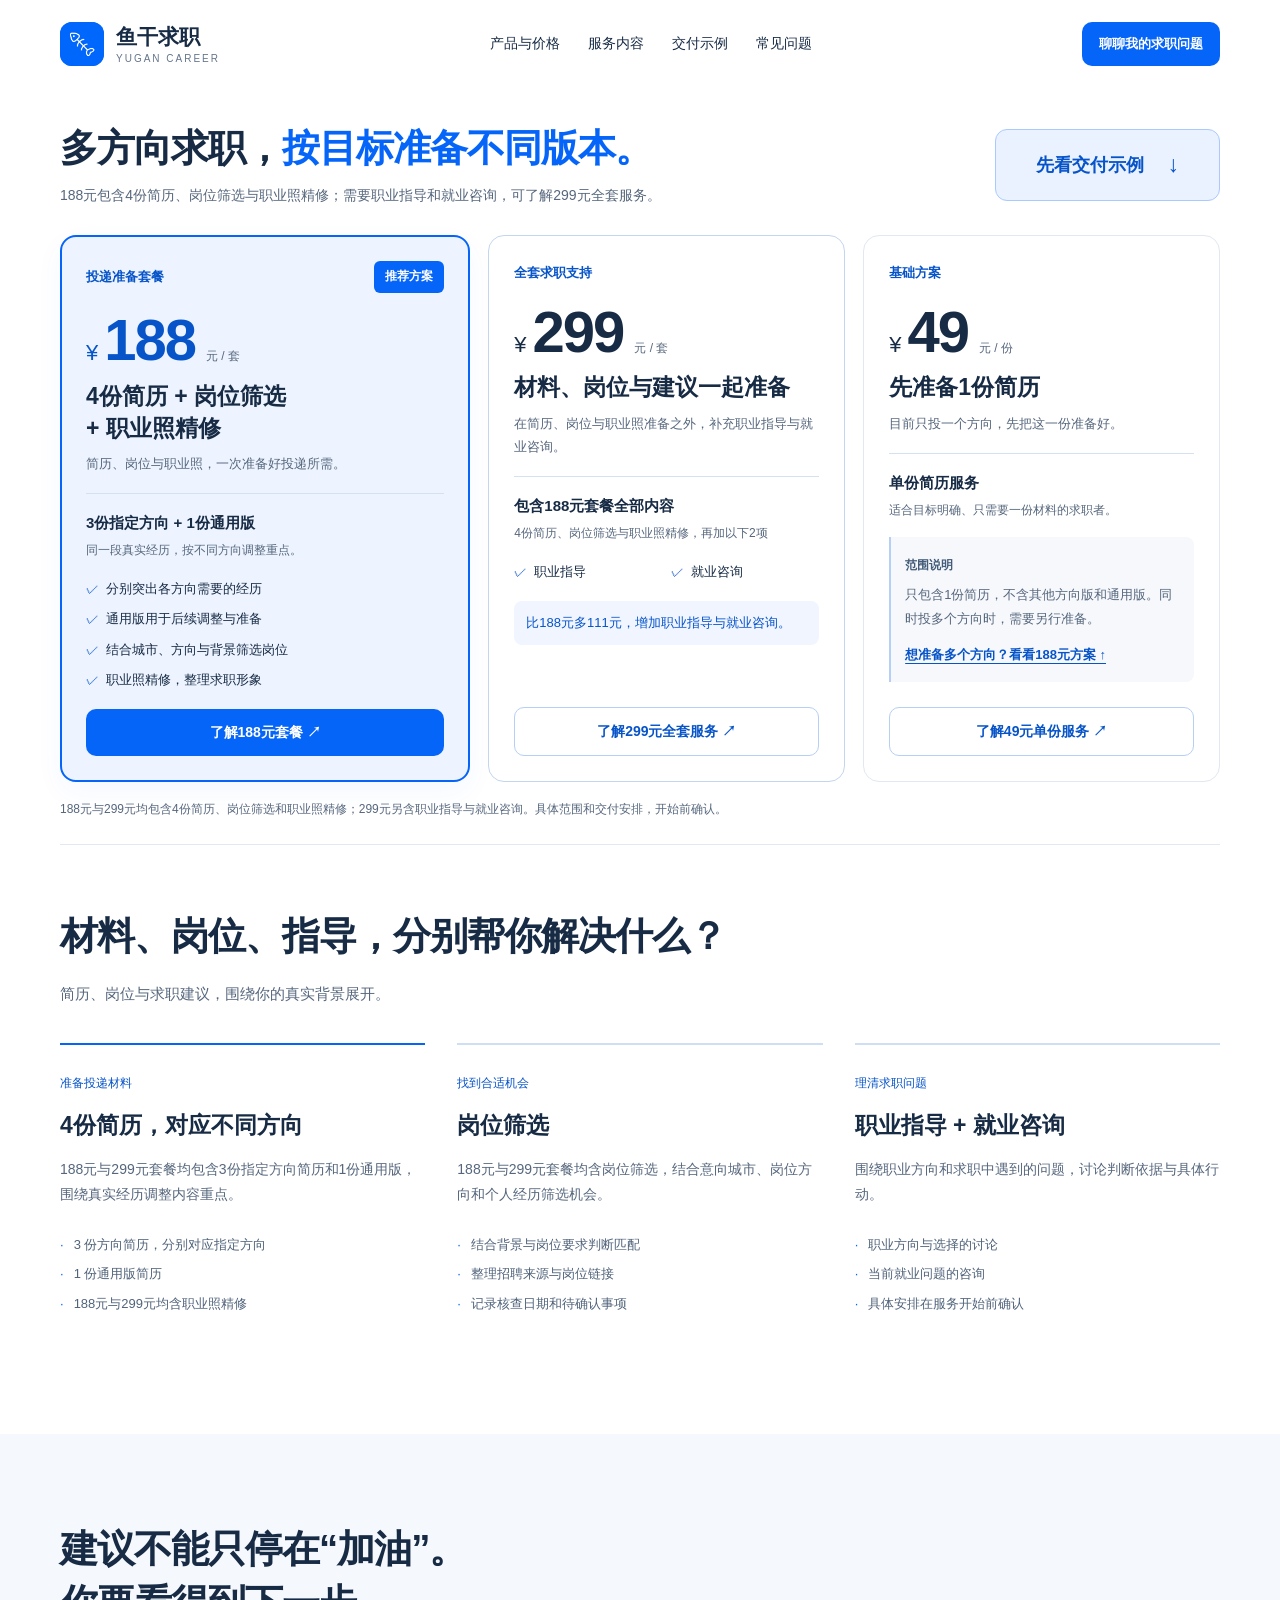
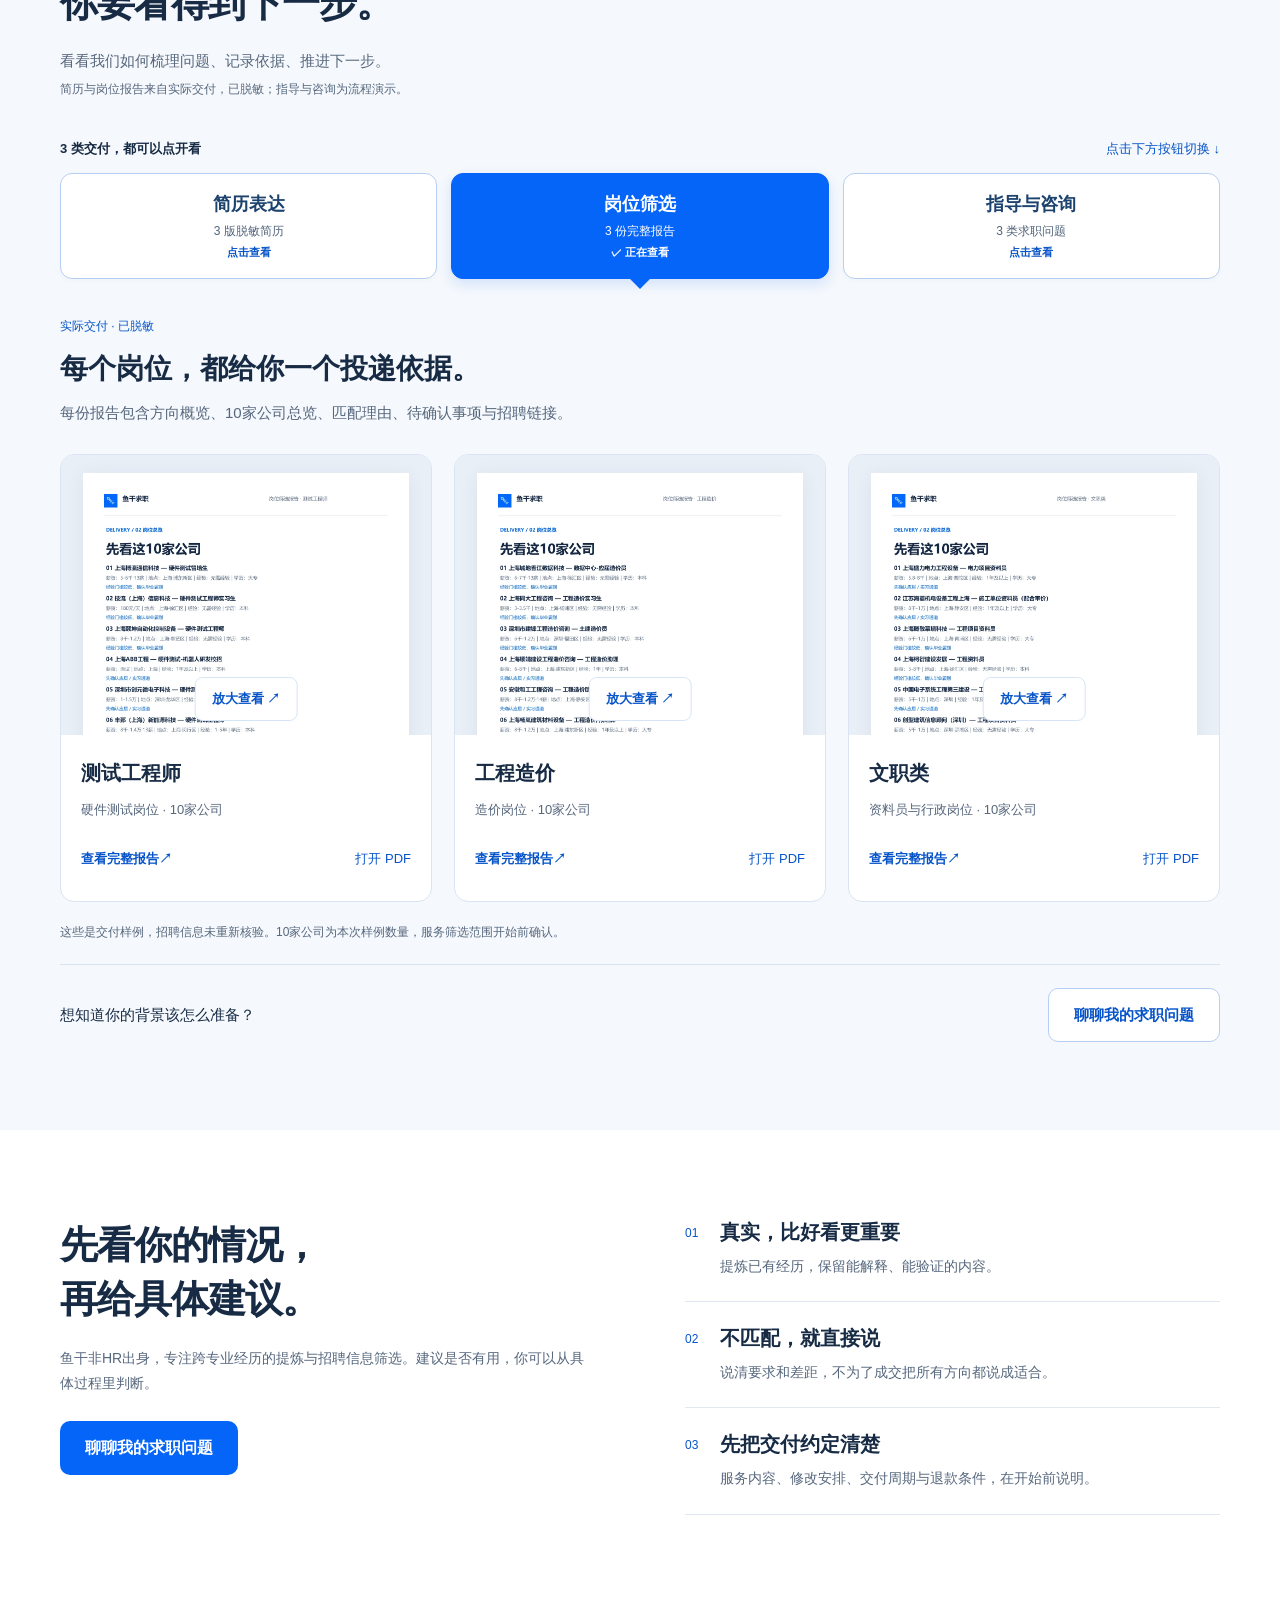
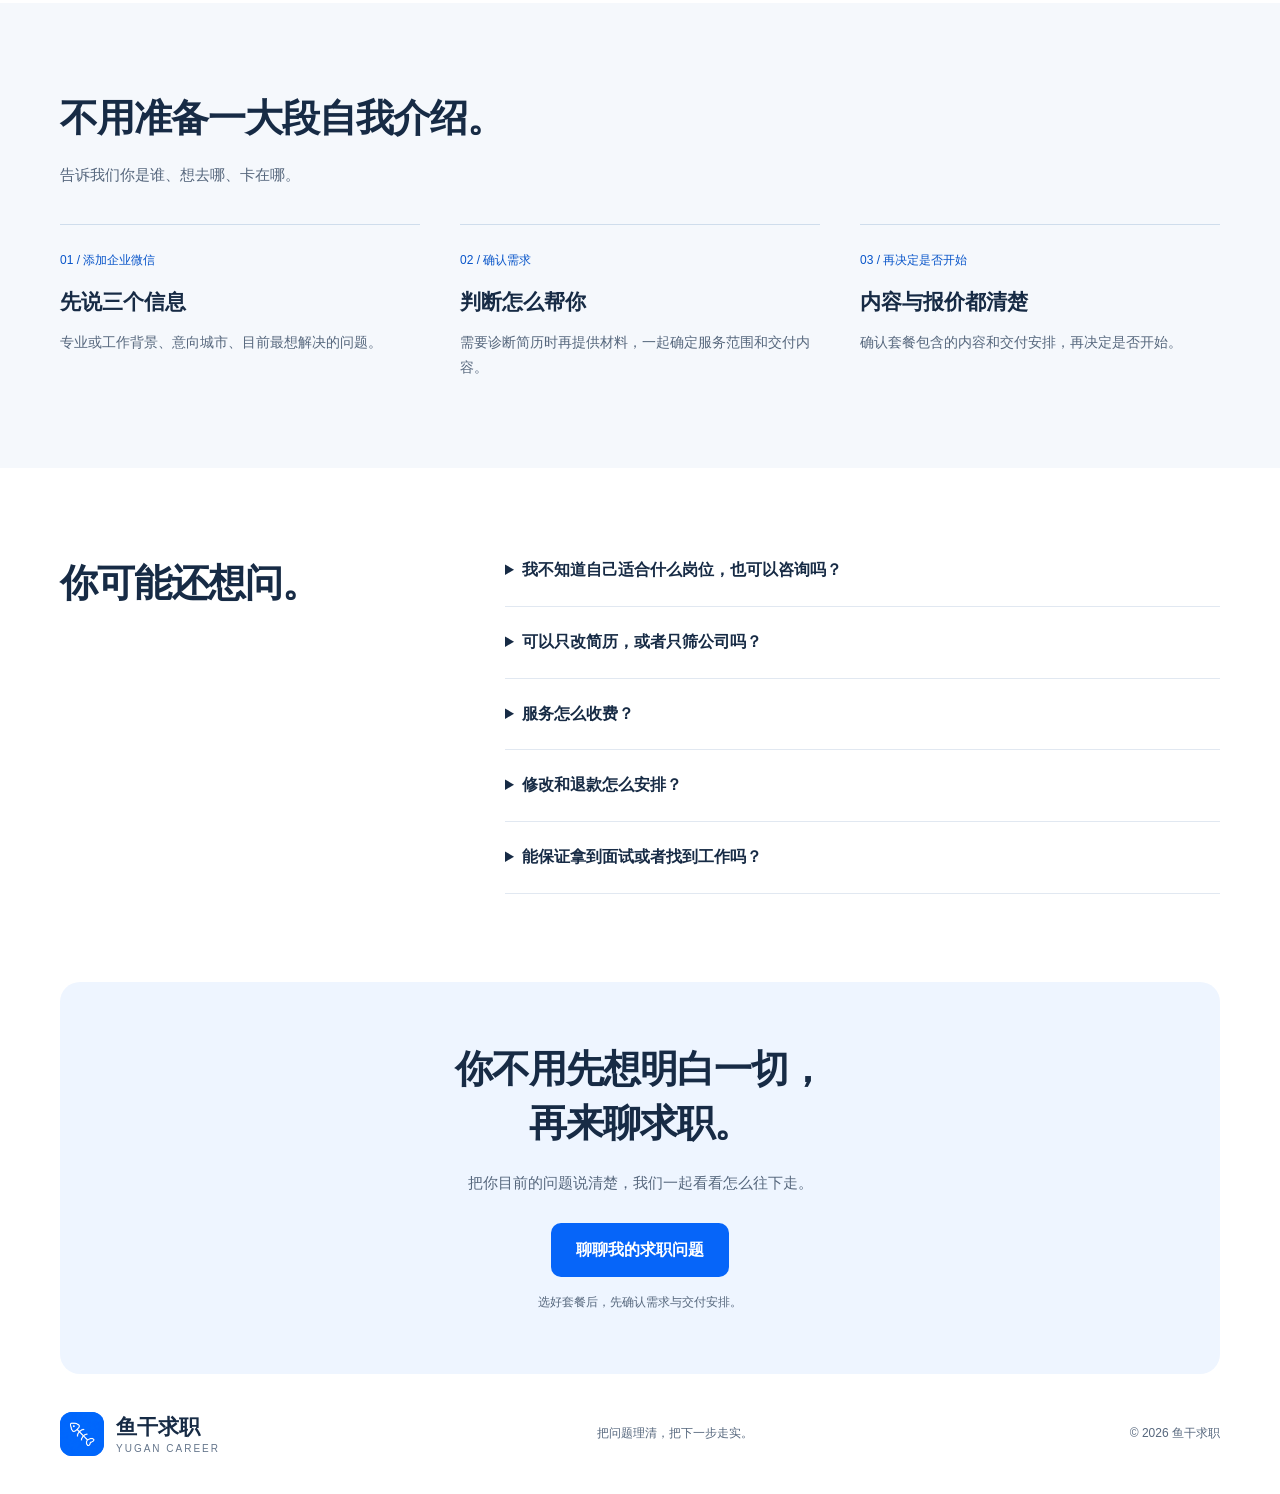
==== commit 0e769f2b: "Include portrait retouching in the 188 yuan package" ====
--- a/index.html
+++ b/index.html
@@ -2,8 +2,8 @@
 <html lang="zh-CN">
 <head>
 <meta charset="UTF-8"><meta name="viewport" content="width=device-width,initial-scale=1">
-<title>鱼干求职｜188元4份简历＋岗位筛选</title>
-<meta name="description" content="188元套餐包含4份简历（3份指定方向加1份通用版）与岗位筛选。299元全套另含职业照精修、职业指导与就业咨询；单份简历49元。">
+<title>鱼干求职｜188元简历、岗位筛选与职业照精修</title>
+<meta name="description" content="188元套餐包含4份简历（3份指定方向加1份通用版）、岗位筛选与职业照精修。299元全套另含职业指导与就业咨询；单份简历49元。">
 <meta name="theme-color" content="#0665f9">
 <link rel="icon" type="image/png" href="yugan-logo-v9.png">
 <link rel="stylesheet" href="style.css?v=pricing188-10">
@@ -12,14 +12,14 @@
 <header class="header"><a class="brand" href="#"><img class="brand-mark" src="yugan-logo-v9.png" alt="鱼干鱼骨标识" width="48" height="48"><span>鱼干求职<small>YUGAN CAREER</small></span></a><nav aria-label="主导航"><a href="#products">产品与价格</a><a href="#services">服务内容</a><a href="#delivery">交付示例</a><a href="#questions">常见问题</a></nav><button class="button small" data-contact>聊聊我的求职问题</button></header>
 <main>
 <section class="product-hero" id="products" aria-labelledby="product-title">
-<div class="product-heading"><div><h1 id="product-title">多方向求职，<span>按目标准备不同版本。</span></h1><p>188元包含4份简历与岗位筛选；需要职业照、指导和咨询，可了解299元全套服务。</p></div><a href="#delivery" class="delivery-cta"><span>先看交付示例</span><span aria-hidden="true">↓</span></a></div>
+<div class="product-heading"><div><h1 id="product-title">多方向求职，<span>按目标准备不同版本。</span></h1><p>188元包含4份简历、岗位筛选与职业照精修；需要职业指导和就业咨询，可了解299元全套服务。</p></div><a href="#delivery" class="delivery-cta"><span>先看交付示例</span><span aria-hidden="true">↓</span></a></div>
 <div class="pricing-grid">
-<article class="price-card resume-plan recommended-plan" id="plan-resume" aria-labelledby="resume-plan-title"><div class="plan-head"><span class="plan-tag">简历 + 岗位筛选</span><span class="recommend-label">推荐方案</span></div><div class="plan-price"><span>¥</span><strong>188</strong><span>元 / 套</span></div><h2 id="resume-plan-title">4份简历 + 岗位筛选</h2><p class="plan-summary">按求职方向准备简历，再结合背景筛选合适岗位。</p><div class="resume-bundle"><strong>3份指定方向 + 1份通用版</strong><span>同一段真实经历，按不同方向调整重点。</span></div><ul class="plan-includes resume-benefits"><li>分别突出各方向需要的经历</li><li>通用版用于后续调整与准备</li><li>结合城市、方向与背景筛选岗位</li></ul><button class="button" data-contact data-plan="4份简历＋岗位筛选 · 188元">了解188元套餐 ↗</button></article>
-<article class="price-card complete-plan" id="plan-full" aria-labelledby="full-plan-title"><div class="plan-head"><span class="plan-tag">全套求职支持</span></div><div class="plan-price"><span>¥</span><strong>299</strong><span>元 / 套</span></div><h2 id="full-plan-title">材料、岗位与建议一起准备</h2><p class="plan-summary">在4份简历与岗位筛选之外，补充职业照、指导与咨询。</p><div class="resume-bundle"><strong>包含188元套餐全部内容</strong><span>4份简历与岗位筛选，再加以下3项</span></div><ul class="plan-includes"><li>职业照精修</li><li>职业指导</li><li>就业咨询</li></ul><p class="upgrade-value">比188元多111元，增加职业照精修、职业指导与就业咨询。</p><button class="button secondary" data-contact data-plan="求职全套服务 · 299元">了解299元全套服务 ↗</button></article>
+<article class="price-card resume-plan recommended-plan" id="plan-resume" aria-labelledby="resume-plan-title"><div class="plan-head"><span class="plan-tag">投递准备套餐</span><span class="recommend-label">推荐方案</span></div><div class="plan-price"><span>¥</span><strong>188</strong><span>元 / 套</span></div><h2 id="resume-plan-title">4份简历 + 岗位筛选<br>+ 职业照精修</h2><p class="plan-summary">简历、岗位与职业照，一次准备好投递所需。</p><div class="resume-bundle"><strong>3份指定方向 + 1份通用版</strong><span>同一段真实经历，按不同方向调整重点。</span></div><ul class="plan-includes resume-benefits"><li>分别突出各方向需要的经历</li><li>通用版用于后续调整与准备</li><li>结合城市、方向与背景筛选岗位</li><li>职业照精修，整理求职形象</li></ul><button class="button" data-contact data-plan="4份简历＋岗位筛选＋职业照精修 · 188元">了解188元套餐 ↗</button></article>
+<article class="price-card complete-plan" id="plan-full" aria-labelledby="full-plan-title"><div class="plan-head"><span class="plan-tag">全套求职支持</span></div><div class="plan-price"><span>¥</span><strong>299</strong><span>元 / 套</span></div><h2 id="full-plan-title">材料、岗位与建议一起准备</h2><p class="plan-summary">在简历、岗位与职业照准备之外，补充职业指导与就业咨询。</p><div class="resume-bundle"><strong>包含188元套餐全部内容</strong><span>4份简历、岗位筛选与职业照精修，再加以下2项</span></div><ul class="plan-includes"><li>职业指导</li><li>就业咨询</li></ul><p class="upgrade-value">比188元多111元，增加职业指导与就业咨询。</p><button class="button secondary" data-contact data-plan="求职全套服务 · 299元">了解299元全套服务 ↗</button></article>
 <article class="price-card single-plan" id="plan-single" aria-labelledby="single-plan-title"><div class="plan-head"><span class="plan-tag">基础方案</span></div><div class="plan-price"><span>¥</span><strong>49</strong><span>元 / 份</span></div><h2 id="single-plan-title">先准备1份简历</h2><p class="plan-summary">目前只投一个方向，先把这一份准备好。</p><div class="resume-bundle"><strong>单份简历服务</strong><span>适合目标明确、只需要一份材料的求职者。</span></div><div class="plan-limit"><strong>范围说明</strong><p>只包含1份简历，不含其他方向版和通用版。同时投多个方向时，需要另行准备。</p><a href="#plan-resume">想准备多个方向？看看188元方案 ↑</a></div><button class="button secondary" data-contact data-plan="单份简历服务 · 49元">了解49元单份服务 ↗</button></article>
-</div><p class="pricing-note">188元与299元均包含4份简历和岗位筛选；299元另含职业照精修、职业指导与就业咨询。具体范围和交付安排，开始前确认。</p>
+</div><p class="pricing-note">188元与299元均包含4份简历、岗位筛选和职业照精修；299元另含职业指导与就业咨询。具体范围和交付安排，开始前确认。</p>
 </section>
-<section class="section services" id="services"><div class="section-head"><h2>材料、岗位、指导，分别帮你解决什么？</h2><p>简历、岗位与求职建议，围绕你的真实背景展开。</p></div><div class="service-grid"><article class="service-card"><span class="service-label">准备投递材料</span><h3>4份简历，对应不同方向</h3><p>188元与299元套餐均包含3份指定方向简历和1份通用版，围绕真实经历调整内容重点。</p><ul><li>3 份方向简历，分别对应指定方向</li><li>1 份通用版简历</li><li>299元全套另含职业照精修</li></ul></article><article class="service-card"><span class="service-label">找到合适机会</span><h3>岗位筛选</h3><p>188元与299元套餐均含岗位筛选，结合意向城市、岗位方向和个人经历筛选机会。</p><ul><li>结合背景与岗位要求判断匹配</li><li>整理招聘来源与岗位链接</li><li>记录核查日期和待确认事项</li></ul></article><article class="service-card"><span class="service-label">理清求职问题</span><h3>职业指导 + 就业咨询</h3><p>围绕职业方向和求职中遇到的问题，讨论判断依据与具体行动。</p><ul><li>职业方向与选择的讨论</li><li>当前就业问题的咨询</li><li>具体安排在服务开始前确认</li></ul></article></div></section>
+<section class="section services" id="services"><div class="section-head"><h2>材料、岗位、指导，分别帮你解决什么？</h2><p>简历、岗位与求职建议，围绕你的真实背景展开。</p></div><div class="service-grid"><article class="service-card"><span class="service-label">准备投递材料</span><h3>4份简历，对应不同方向</h3><p>188元与299元套餐均包含3份指定方向简历和1份通用版，围绕真实经历调整内容重点。</p><ul><li>3 份方向简历，分别对应指定方向</li><li>1 份通用版简历</li><li>188元与299元均含职业照精修</li></ul></article><article class="service-card"><span class="service-label">找到合适机会</span><h3>岗位筛选</h3><p>188元与299元套餐均含岗位筛选，结合意向城市、岗位方向和个人经历筛选机会。</p><ul><li>结合背景与岗位要求判断匹配</li><li>整理招聘来源与岗位链接</li><li>记录核查日期和待确认事项</li></ul></article><article class="service-card"><span class="service-label">理清求职问题</span><h3>职业指导 + 就业咨询</h3><p>围绕职业方向和求职中遇到的问题，讨论判断依据与具体行动。</p><ul><li>职业方向与选择的讨论</li><li>当前就业问题的咨询</li><li>具体安排在服务开始前确认</li></ul></article></div></section>
 <section class="delivery-section" id="delivery"><div class="section delivery-inner"><div class="section-head"><div><h2>建议不能只停在“加油”。<br>你要看得到下一步。</h2></div><p>看看我们如何梳理问题、记录依据、推进下一步。<br><small>简历与岗位报告来自实际交付，已脱敏；指导与咨询为流程演示。</small></p></div><div class="delivery-navigation"><p class="delivery-switch-hint"><strong>3 类交付，都可以点开看</strong><span>点击下方按钮切换 ↓</span></p><div class="delivery-tabs" role="tablist" aria-label="交付示例分类"><button id="tab-resume" role="tab" aria-selected="false" tabindex="-1" aria-controls="panel-resume" data-tab="resume"><span class="delivery-tab-title">简历表达</span><span class="delivery-tab-description">3 版脱敏简历</span></button><button id="tab-jobs" role="tab" aria-selected="true" tabindex="0" aria-controls="panel-jobs" data-tab="jobs"><span class="delivery-tab-title">岗位筛选</span><span class="delivery-tab-description">3 份完整报告</span></button><button id="tab-follow" role="tab" aria-selected="false" tabindex="-1" aria-controls="panel-follow" data-tab="follow"><span class="delivery-tab-title">指导与咨询</span><span class="delivery-tab-description">3 类求职问题</span></button></div></div><div id="panel-resume" class="delivery-panel sample-panel" role="tabpanel" aria-labelledby="tab-resume" hidden><div class="sample-intro"><span class="mini-label">实际交付 · 已脱敏</span><h3>同一段经历，围绕不同方向展开。</h3><p>以下展示三份方向版简历。通用版也是4份简历服务的一部分，本次样例未展示。</p></div><div class="sample-grid"><article class="sample-card"><button class="sample-preview" data-sample="resume-1" aria-label="放大查看工程造价 · 简历"><img src="resume-1-1.webp" alt="工程造价 · 简历脱敏页面预览" loading="lazy" width="1191" height="1684"><span>放大查看 ↗</span></button><div class="sample-card-copy"><h4>工程造价</h4><p>突出算量、资料与招投标经历</p><div class="sample-actions"><button data-sample="resume-1">查看简历 <span aria-hidden="true">↗</span></button><a href="resume-1.pdf" target="_blank" rel="noopener">打开 PDF</a></div></div></article><article class="sample-card"><button class="sample-preview" data-sample="resume-2" aria-label="放大查看测试工程师 · 简历"><img src="resume-2-1.webp" alt="测试工程师 · 简历脱敏页面预览" loading="lazy" width="1191" height="1684"><span>放大查看 ↗</span></button><div class="sample-card-copy"><h4>测试工程师</h4><p>突出硬件测试与系统调试经历</p><div class="sample-actions"><button data-sample="resume-2">查看简历 <span aria-hidden="true">↗</span></button><a href="resume-2.pdf" target="_blank" rel="noopener">打开 PDF</a></div></div></article><article class="sample-card"><button class="sample-preview" data-sample="resume-3" aria-label="放大查看电气工程师 · 简历"><img src="resume-3-1.webp" alt="电气工程师 · 简历脱敏页面预览" loading="lazy" width="1191" height="1684"><span>放大查看 ↗</span></button><div class="sample-card-copy"><h4>电气工程师</h4><p>突出电气控制与自动化项目</p><div class="sample-actions"><button data-sample="resume-3">查看简历 <span aria-hidden="true">↗</span></button><a href="resume-3.pdf" target="_blank" rel="noopener">打开 PDF</a></div></div></article></div><p class="sample-note">姓名、联系方式、照片及学校、单位名称已隐藏，保留经历正文供你查看。</p><div class="sample-consult"><span>想知道你的背景该怎么准备？</span><button class="button secondary" data-contact>聊聊我的求职问题</button></div></div><div id="panel-jobs" class="delivery-panel sample-panel" role="tabpanel" aria-labelledby="tab-jobs"><div class="sample-intro"><span class="mini-label">实际交付 · 已脱敏</span><h3>每个岗位，都给你一个投递依据。</h3><p>每份报告包含方向概览、10家公司总览、匹配理由、待确认事项与招聘链接。</p></div><div class="sample-grid"><article class="sample-card"><button class="sample-preview" data-sample="jobs-1" aria-label="放大查看测试工程师 · 岗位筛选报告"><img src="jobs-1-2.webp" alt="测试工程师 · 岗位筛选报告脱敏页面预览" loading="lazy" width="1191" height="1684"><span>放大查看 ↗</span></button><div class="sample-card-copy"><h4>测试工程师</h4><p>硬件测试岗位 · 10家公司</p><div class="sample-actions"><button data-sample="jobs-1">查看完整报告 <span aria-hidden="true">↗</span></button><a href="jobs-1.pdf" target="_blank" rel="noopener">打开 PDF</a></div></div></article><article class="sample-card"><button class="sample-preview" data-sample="jobs-2" aria-label="放大查看工程造价 · 岗位筛选报告"><img src="jobs-2-2.webp" alt="工程造价 · 岗位筛选报告脱敏页面预览" loading="lazy" width="1191" height="1684"><span>放大查看 ↗</span></button><div class="sample-card-copy"><h4>工程造价</h4><p>造价岗位 · 10家公司</p><div class="sample-actions"><button data-sample="jobs-2">查看完整报告 <span aria-hidden="true">↗</span></button><a href="jobs-2.pdf" target="_blank" rel="noopener">打开 PDF</a></div></div></article><article class="sample-card"><button class="sample-preview" data-sample="jobs-3" aria-label="放大查看文职类 · 岗位筛选报告"><img src="jobs-3-2.webp" alt="文职类 · 岗位筛选报告脱敏页面预览" loading="lazy" width="1191" height="1684"><span>放大查看 ↗</span></button><div class="sample-card-copy"><h4>文职类</h4><p>资料员与行政岗位 · 10家公司</p><div class="sample-actions"><button data-sample="jobs-3">查看完整报告 <span aria-hidden="true">↗</span></button><a href="jobs-3.pdf" target="_blank" rel="noopener">打开 PDF</a></div></div></article></div><p class="sample-note">这些是交付样例，招聘信息未重新核验。10家公司为本次样例数量，服务筛选范围开始前确认。</p><div class="sample-consult"><span>想知道你的背景该怎么准备？</span><button class="button secondary" data-contact>聊聊我的求职问题</button></div></div><div id="panel-follow" class="delivery-panel consultation-panel" role="tabpanel" aria-labelledby="tab-follow" hidden>
 <div class="sample-intro"><span class="mini-label">职业指导 + 就业咨询 · 内容与流程演示</span><h3>你卡在哪，我们就从哪一步理清。</h3><p>方向没定、投递没反馈、机会不会选。把问题拆开，结合你的经历和实际限制，讨论下一步怎么做。</p></div>
 <div class="consult-topics">
@@ -33,11 +33,11 @@
 </div></div></section>
 <section class="section approach"><div class="approach-statement"><h2>先看你的情况，<br>再给具体建议。</h2><p>鱼干非HR出身，专注跨专业经历的提炼与招聘信息筛选。建议是否有用，你可以从具体过程里判断。</p><button class="button" data-contact>聊聊我的求职问题</button></div><div class="principles"><article><span>01</span><div><h3>真实，比好看更重要</h3><p>提炼已有经历，保留能解释、能验证的内容。</p></div></article><article><span>02</span><div><h3>不匹配，就直接说</h3><p>说清要求和差距，不为了成交把所有方向都说成适合。</p></div></article><article><span>03</span><div><h3>先把交付约定清楚</h3><p>服务内容、修改安排、交付周期与退款条件，在开始前说明。</p></div></article></div></section>
 <section class="process-section"><div class="section"><div class="section-head"><div><h2>不用准备一大段自我介绍。</h2></div><p>告诉我们你是谁、想去哪、卡在哪。</p></div><div class="process-grid"><article><span>01 / 添加企业微信</span><h3>先说三个信息</h3><p>专业或工作背景、意向城市、目前最想解决的问题。</p></article><article><span>02 / 确认需求</span><h3>判断怎么帮你</h3><p>需要诊断简历时再提供材料，一起确定服务范围和交付内容。</p></article><article><span>03 / 再决定是否开始</span><h3>内容与报价都清楚</h3><p>确认套餐包含的内容和交付安排，再决定是否开始。</p></article></div></div></section>
-<section class="section faq" id="questions"><div><h2>你可能还想问。</h2></div><div class="faq-list"><details><summary>我不知道自己适合什么岗位，也可以咨询吗？</summary><p>可以。先说明你的专业、经历和限制条件，我们会讨论可尝试的方向及判断依据，再确定是否适合进一步服务。</p></details><details><summary>可以只改简历，或者只筛公司吗？</summary><p>只需要一份简历，可选择49元单份服务。188元包含4份简历与岗位筛选，299元在此基础上增加职业照精修、职业指导与就业咨询；如需单独筛选岗位，先咨询具体安排。</p></details><details><summary>服务怎么收费？</summary><p>全套服务299元，包含4份简历、岗位筛选、职业照精修、职业指导与就业咨询。188元套餐包含指定3个方向的简历和1份通用版，共4份，并含岗位筛选。单份简历49元。</p></details><details><summary>修改和退款怎么安排？</summary><p>简历服务支持定稿前修改、不满意全额退款。全套服务各项交付的修改与退款安排，会在购买前说明。</p></details><details><summary>能保证拿到面试或者找到工作吗？</summary><p>不能保证。我们负责约定的材料、筛选和指导交付，面试与录用由企业及求职实际情况共同决定。</p></details></div></section>
+<section class="section faq" id="questions"><div><h2>你可能还想问。</h2></div><div class="faq-list"><details><summary>我不知道自己适合什么岗位，也可以咨询吗？</summary><p>可以。先说明你的专业、经历和限制条件，我们会讨论可尝试的方向及判断依据，再确定是否适合进一步服务。</p></details><details><summary>可以只改简历，或者只筛公司吗？</summary><p>只需要一份简历，可选择49元单份服务。188元包含4份简历、岗位筛选与职业照精修，299元在此基础上增加职业指导与就业咨询；如需单独筛选岗位，先咨询具体安排。</p></details><details><summary>服务怎么收费？</summary><p>全套服务299元，包含4份简历、岗位筛选、职业照精修、职业指导与就业咨询。188元套餐包含指定3个方向的简历和1份通用版，共4份，并含岗位筛选与职业照精修。单份简历49元。</p></details><details><summary>修改和退款怎么安排？</summary><p>简历服务支持定稿前修改、不满意全额退款。全套服务各项交付的修改与退款安排，会在购买前说明。</p></details><details><summary>能保证拿到面试或者找到工作吗？</summary><p>不能保证。我们负责约定的材料、筛选和指导交付，面试与录用由企业及求职实际情况共同决定。</p></details></div></section>
 <section class="closing"><h2>你不用先想明白一切，<br>再来聊求职。</h2><p>把你目前的问题说清楚，我们一起看看怎么往下走。</p><button class="button orange" data-contact>聊聊我的求职问题</button><small>选好套餐后，先确认需求与交付安排。</small></section>
 </main><footer><a class="brand" href="#"><img class="brand-mark" src="yugan-logo-v9.png" alt="鱼干鱼骨标识" width="48" height="48"><span>鱼干求职<small>YUGAN CAREER</small></span></a><p>把问题理清，把下一步走实。</p><span>© 2026 鱼干求职</span></footer>
-<div class="mobile-bar"><div><strong id="sticky-plan">简历＋岗位筛选 · 188元</strong><span id="sticky-detail">4份简历 + 岗位筛选</span></div><button class="button orange" data-contact data-plan="4份简历＋岗位筛选 · 188元">了解188元方案</button></div>
+<div class="mobile-bar"><div><strong id="sticky-plan">投递准备套餐 · 188元</strong><span id="sticky-detail">简历＋岗位筛选＋职业照</span></div><button class="button orange" data-contact data-plan="4份简历＋岗位筛选＋职业照精修 · 188元">了解188元方案</button></div>
 <dialog id="contact-dialog" aria-labelledby="contact-title"><button class="close-dialog" aria-label="关闭咨询窗口">×</button><h2 id="contact-title">聊聊你的服务需求。</h2><p id="selected-plan" hidden></p><button type="button" id="copy-consultation" class="copy-consultation" hidden>复制套餐与咨询说明</button><p id="copy-feedback" class="copy-feedback" role="status"></p><ol class="contact-prompts"><li>你的专业或工作背景</li><li>想去的城市与岗位方向</li><li>当前最想解决的问题</li></ol><div id="contact-ready" hidden><img id="contact-qr" alt="鱼干求职企业微信添加二维码" hidden><a id="contact-link" class="button" target="_blank" rel="noopener noreferrer">打开企业微信添加入口</a><p>手机上可按入口提示添加，或长按保存二维码后在微信中识别。</p></div><div id="contact-unavailable"><strong>企业微信咨询入口尚未开放</strong><p>企业微信添加入口准备中，开放后即可在这里联系咨询。</p></div></dialog>
 <dialog id="sample-dialog" aria-labelledby="sample-title"><div class="sample-viewer-head"><div><span class="mini-label">脱敏交付样例</span><h2 id="sample-title"></h2></div><button id="sample-close" aria-label="关闭样例预览">×</button></div><div class="sample-viewer-controls"><button id="sample-prev" aria-label="上一页">← 上一页</button><span id="sample-page" aria-live="polite"></span><button id="sample-next" aria-label="下一页">下一页 →</button></div><div class="sample-viewer-scroll"><img id="sample-image" alt="" width="1191" height="1684"></div><div class="sample-viewer-foot"><a id="sample-original" target="_blank" rel="noopener">打开高清图放大</a><a id="sample-pdf" target="_blank" rel="noopener">打开完整 PDF ↗</a></div></dialog>
-<script src="contact-config.js"></script><script src="script.js?v=pricing188-jobs-1"></script>
+<script src="contact-config.js"></script><script src="script.js?v=pricing188-photo-1"></script>
 </body></html>
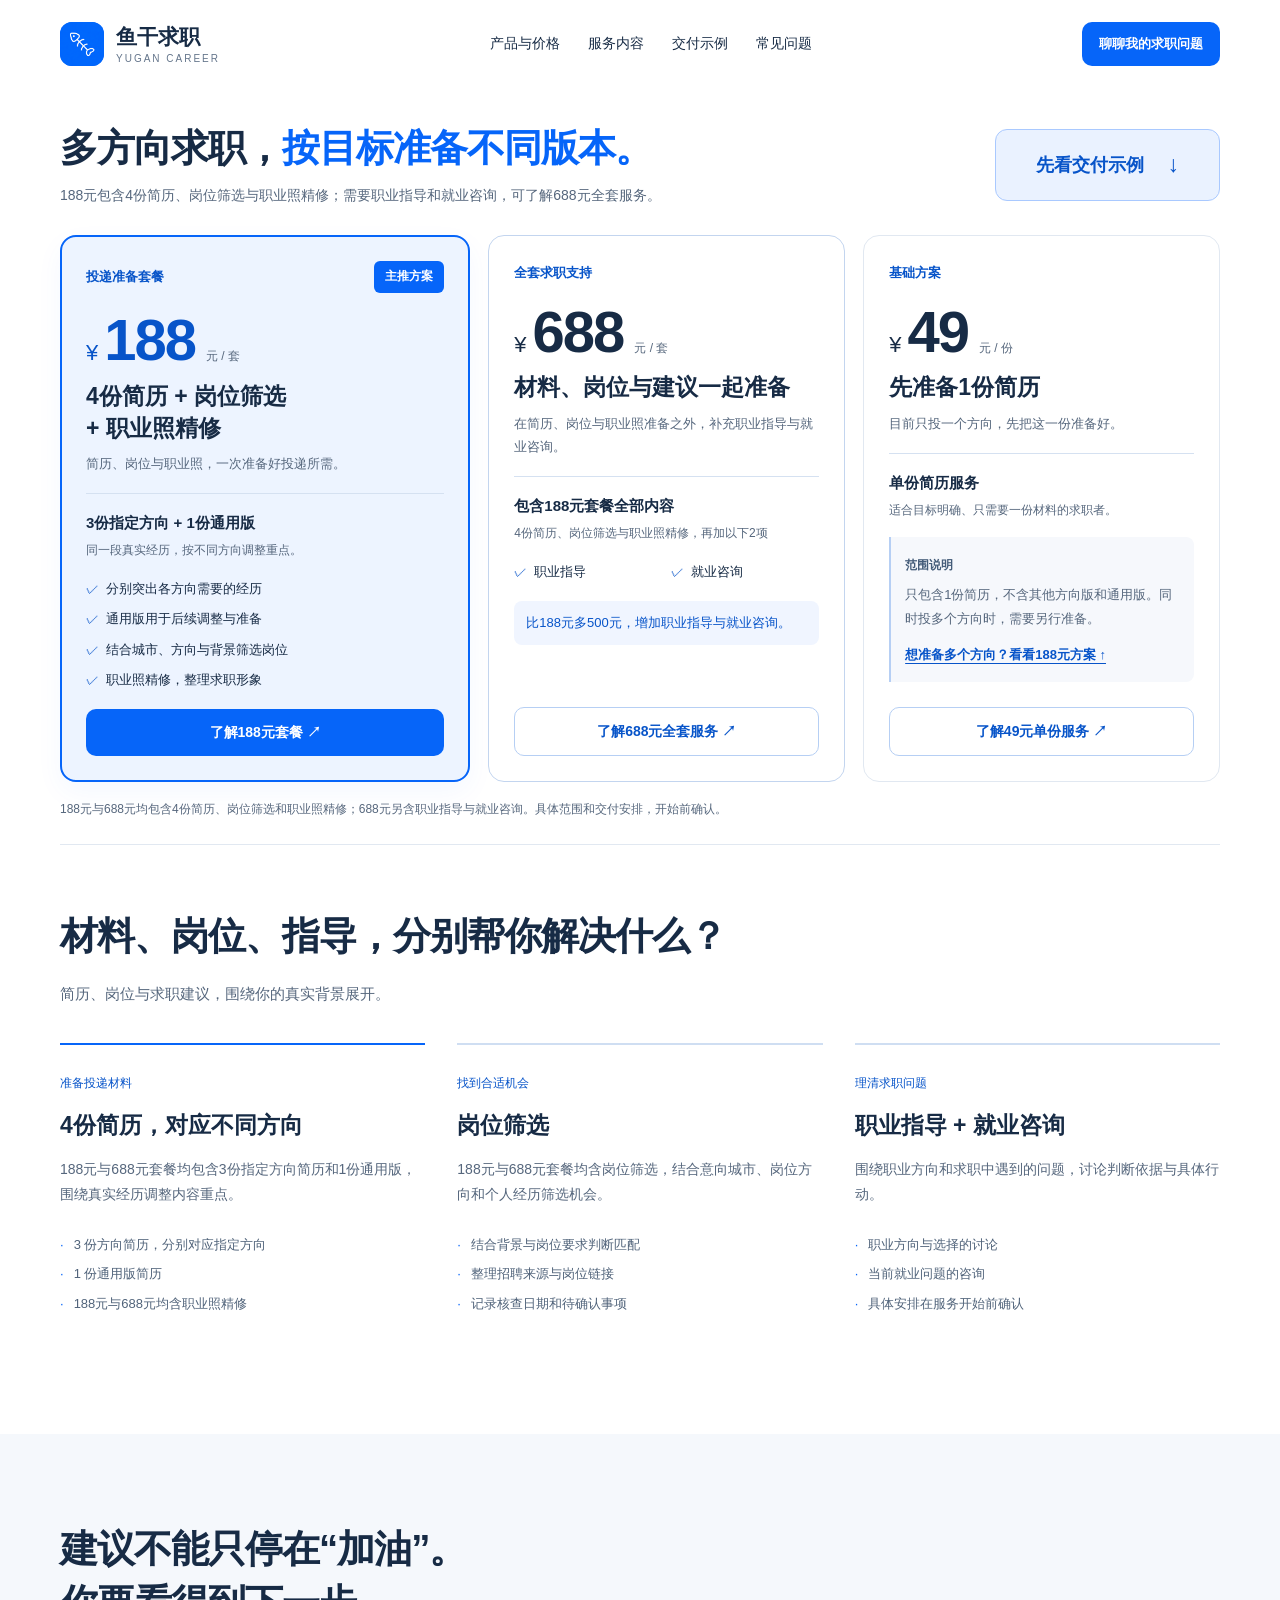
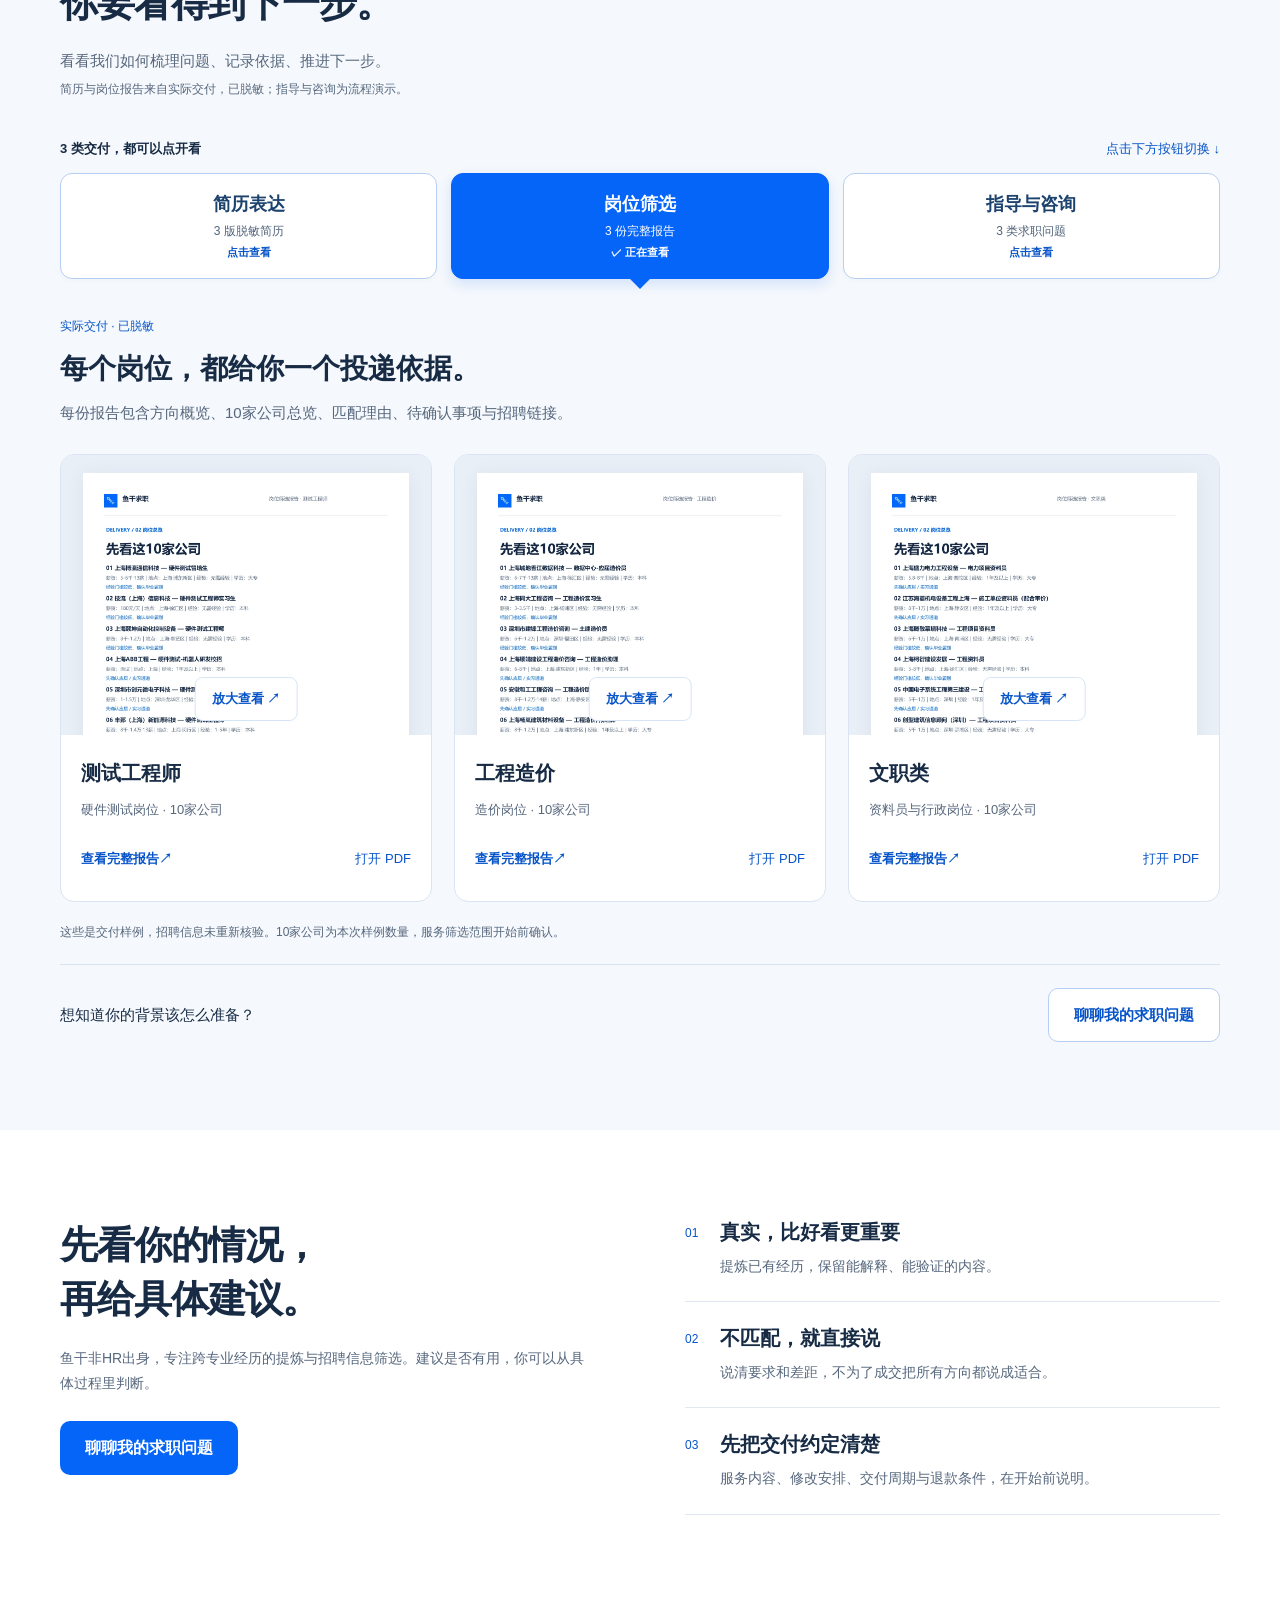
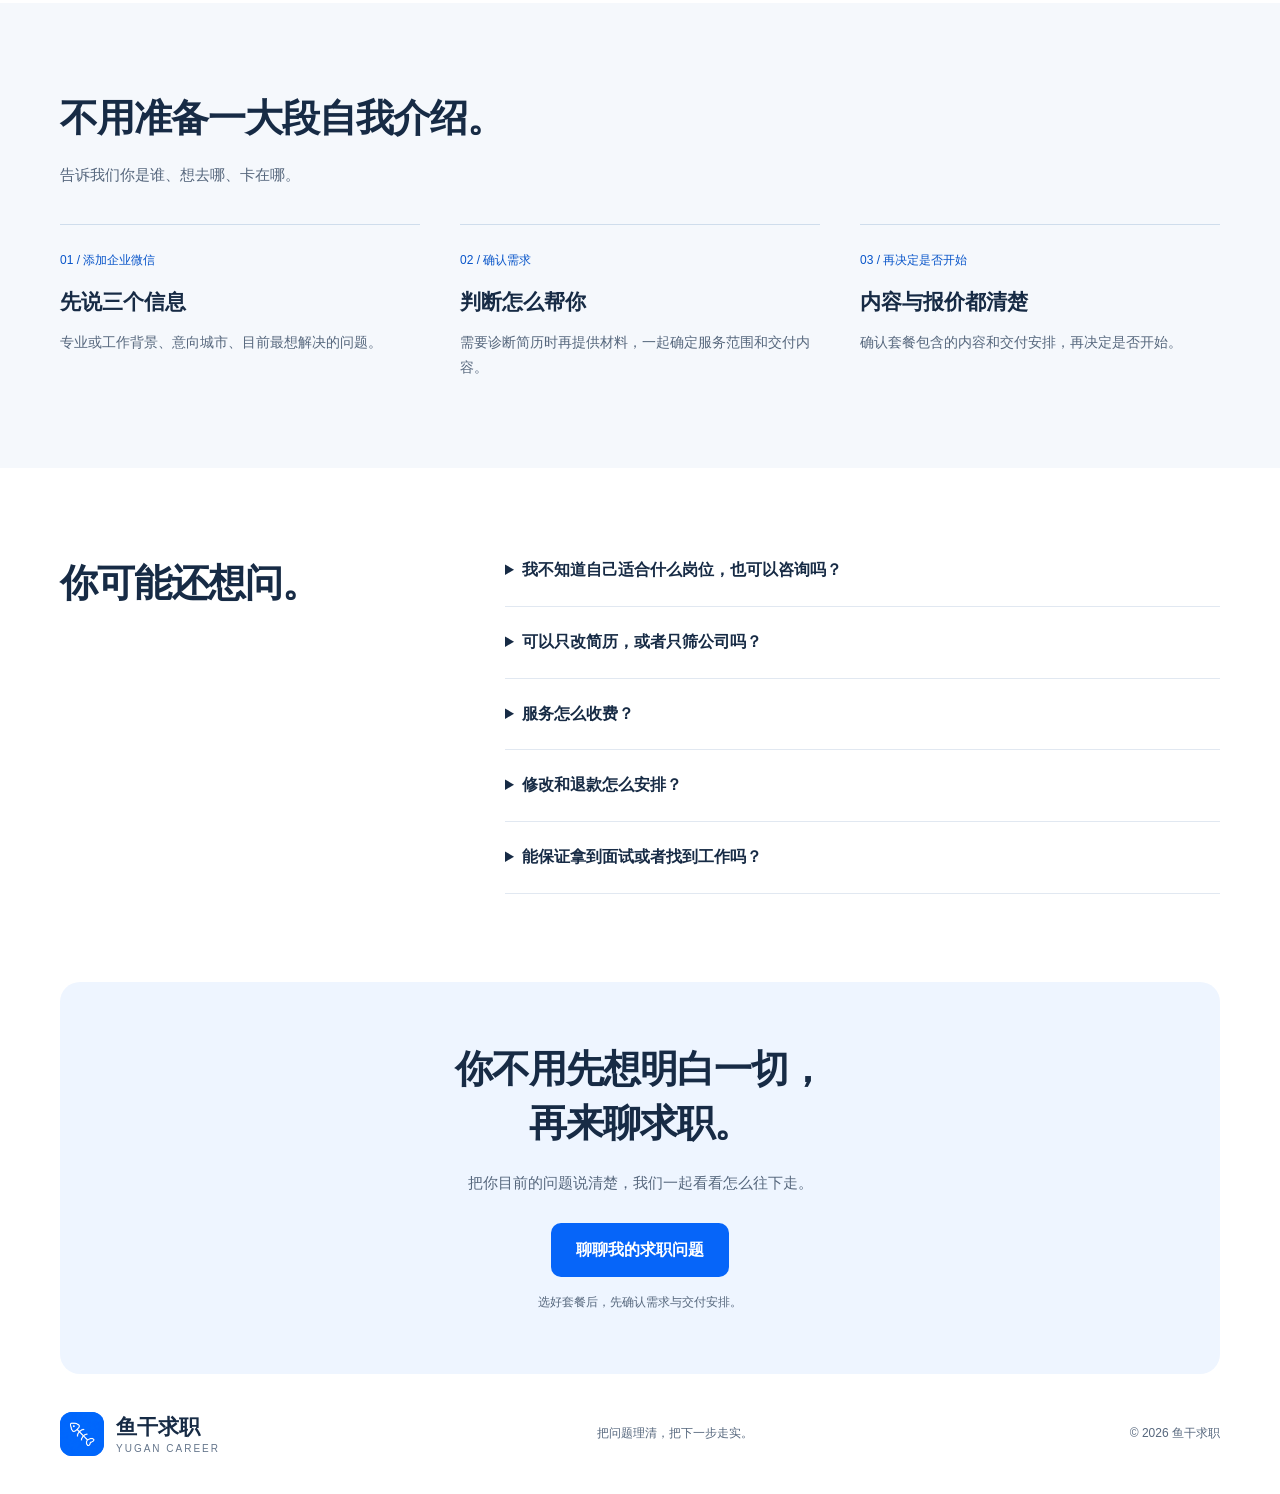
==== commit 02cc9231: "Set premium plan to 688 and promote 188 package" ====
--- a/index.html
+++ b/index.html
@@ -3,7 +3,7 @@
 <head>
 <meta charset="UTF-8"><meta name="viewport" content="width=device-width,initial-scale=1">
 <title>鱼干求职｜188元简历、岗位筛选与职业照精修</title>
-<meta name="description" content="188元套餐包含4份简历（3份指定方向加1份通用版）、岗位筛选与职业照精修。299元全套另含职业指导与就业咨询；单份简历49元。">
+<meta name="description" content="188元套餐包含4份简历（3份指定方向加1份通用版）、岗位筛选与职业照精修。688元全套另含职业指导与就业咨询；单份简历49元。">
 <meta name="theme-color" content="#0665f9">
 <link rel="icon" type="image/png" href="yugan-logo-v9.png">
 <link rel="stylesheet" href="style.css?v=pricing188-10">
@@ -12,14 +12,14 @@
 <header class="header"><a class="brand" href="#"><img class="brand-mark" src="yugan-logo-v9.png" alt="鱼干鱼骨标识" width="48" height="48"><span>鱼干求职<small>YUGAN CAREER</small></span></a><nav aria-label="主导航"><a href="#products">产品与价格</a><a href="#services">服务内容</a><a href="#delivery">交付示例</a><a href="#questions">常见问题</a></nav><button class="button small" data-contact>聊聊我的求职问题</button></header>
 <main>
 <section class="product-hero" id="products" aria-labelledby="product-title">
-<div class="product-heading"><div><h1 id="product-title">多方向求职，<span>按目标准备不同版本。</span></h1><p>188元包含4份简历、岗位筛选与职业照精修；需要职业指导和就业咨询，可了解299元全套服务。</p></div><a href="#delivery" class="delivery-cta"><span>先看交付示例</span><span aria-hidden="true">↓</span></a></div>
+<div class="product-heading"><div><h1 id="product-title">多方向求职，<span>按目标准备不同版本。</span></h1><p>188元包含4份简历、岗位筛选与职业照精修；需要职业指导和就业咨询，可了解688元全套服务。</p></div><a href="#delivery" class="delivery-cta"><span>先看交付示例</span><span aria-hidden="true">↓</span></a></div>
 <div class="pricing-grid">
-<article class="price-card resume-plan recommended-plan" id="plan-resume" aria-labelledby="resume-plan-title"><div class="plan-head"><span class="plan-tag">投递准备套餐</span><span class="recommend-label">推荐方案</span></div><div class="plan-price"><span>¥</span><strong>188</strong><span>元 / 套</span></div><h2 id="resume-plan-title">4份简历 + 岗位筛选<br>+ 职业照精修</h2><p class="plan-summary">简历、岗位与职业照，一次准备好投递所需。</p><div class="resume-bundle"><strong>3份指定方向 + 1份通用版</strong><span>同一段真实经历，按不同方向调整重点。</span></div><ul class="plan-includes resume-benefits"><li>分别突出各方向需要的经历</li><li>通用版用于后续调整与准备</li><li>结合城市、方向与背景筛选岗位</li><li>职业照精修，整理求职形象</li></ul><button class="button" data-contact data-plan="4份简历＋岗位筛选＋职业照精修 · 188元">了解188元套餐 ↗</button></article>
-<article class="price-card complete-plan" id="plan-full" aria-labelledby="full-plan-title"><div class="plan-head"><span class="plan-tag">全套求职支持</span></div><div class="plan-price"><span>¥</span><strong>299</strong><span>元 / 套</span></div><h2 id="full-plan-title">材料、岗位与建议一起准备</h2><p class="plan-summary">在简历、岗位与职业照准备之外，补充职业指导与就业咨询。</p><div class="resume-bundle"><strong>包含188元套餐全部内容</strong><span>4份简历、岗位筛选与职业照精修，再加以下2项</span></div><ul class="plan-includes"><li>职业指导</li><li>就业咨询</li></ul><p class="upgrade-value">比188元多111元，增加职业指导与就业咨询。</p><button class="button secondary" data-contact data-plan="求职全套服务 · 299元">了解299元全套服务 ↗</button></article>
+<article class="price-card resume-plan recommended-plan" id="plan-resume" aria-labelledby="resume-plan-title"><div class="plan-head"><span class="plan-tag">投递准备套餐</span><span class="recommend-label">主推方案</span></div><div class="plan-price"><span>¥</span><strong>188</strong><span>元 / 套</span></div><h2 id="resume-plan-title">4份简历 + 岗位筛选<br>+ 职业照精修</h2><p class="plan-summary">简历、岗位与职业照，一次准备好投递所需。</p><div class="resume-bundle"><strong>3份指定方向 + 1份通用版</strong><span>同一段真实经历，按不同方向调整重点。</span></div><ul class="plan-includes resume-benefits"><li>分别突出各方向需要的经历</li><li>通用版用于后续调整与准备</li><li>结合城市、方向与背景筛选岗位</li><li>职业照精修，整理求职形象</li></ul><button class="button" data-contact data-plan="4份简历＋岗位筛选＋职业照精修 · 188元">了解188元套餐 ↗</button></article>
+<article class="price-card complete-plan" id="plan-full" aria-labelledby="full-plan-title"><div class="plan-head"><span class="plan-tag">全套求职支持</span></div><div class="plan-price"><span>¥</span><strong>688</strong><span>元 / 套</span></div><h2 id="full-plan-title">材料、岗位与建议一起准备</h2><p class="plan-summary">在简历、岗位与职业照准备之外，补充职业指导与就业咨询。</p><div class="resume-bundle"><strong>包含188元套餐全部内容</strong><span>4份简历、岗位筛选与职业照精修，再加以下2项</span></div><ul class="plan-includes"><li>职业指导</li><li>就业咨询</li></ul><p class="upgrade-value">比188元多500元，增加职业指导与就业咨询。</p><button class="button secondary" data-contact data-plan="求职全套服务 · 688元">了解688元全套服务 ↗</button></article>
 <article class="price-card single-plan" id="plan-single" aria-labelledby="single-plan-title"><div class="plan-head"><span class="plan-tag">基础方案</span></div><div class="plan-price"><span>¥</span><strong>49</strong><span>元 / 份</span></div><h2 id="single-plan-title">先准备1份简历</h2><p class="plan-summary">目前只投一个方向，先把这一份准备好。</p><div class="resume-bundle"><strong>单份简历服务</strong><span>适合目标明确、只需要一份材料的求职者。</span></div><div class="plan-limit"><strong>范围说明</strong><p>只包含1份简历，不含其他方向版和通用版。同时投多个方向时，需要另行准备。</p><a href="#plan-resume">想准备多个方向？看看188元方案 ↑</a></div><button class="button secondary" data-contact data-plan="单份简历服务 · 49元">了解49元单份服务 ↗</button></article>
-</div><p class="pricing-note">188元与299元均包含4份简历、岗位筛选和职业照精修；299元另含职业指导与就业咨询。具体范围和交付安排，开始前确认。</p>
+</div><p class="pricing-note">188元与688元均包含4份简历、岗位筛选和职业照精修；688元另含职业指导与就业咨询。具体范围和交付安排，开始前确认。</p>
 </section>
-<section class="section services" id="services"><div class="section-head"><h2>材料、岗位、指导，分别帮你解决什么？</h2><p>简历、岗位与求职建议，围绕你的真实背景展开。</p></div><div class="service-grid"><article class="service-card"><span class="service-label">准备投递材料</span><h3>4份简历，对应不同方向</h3><p>188元与299元套餐均包含3份指定方向简历和1份通用版，围绕真实经历调整内容重点。</p><ul><li>3 份方向简历，分别对应指定方向</li><li>1 份通用版简历</li><li>188元与299元均含职业照精修</li></ul></article><article class="service-card"><span class="service-label">找到合适机会</span><h3>岗位筛选</h3><p>188元与299元套餐均含岗位筛选，结合意向城市、岗位方向和个人经历筛选机会。</p><ul><li>结合背景与岗位要求判断匹配</li><li>整理招聘来源与岗位链接</li><li>记录核查日期和待确认事项</li></ul></article><article class="service-card"><span class="service-label">理清求职问题</span><h3>职业指导 + 就业咨询</h3><p>围绕职业方向和求职中遇到的问题，讨论判断依据与具体行动。</p><ul><li>职业方向与选择的讨论</li><li>当前就业问题的咨询</li><li>具体安排在服务开始前确认</li></ul></article></div></section>
+<section class="section services" id="services"><div class="section-head"><h2>材料、岗位、指导，分别帮你解决什么？</h2><p>简历、岗位与求职建议，围绕你的真实背景展开。</p></div><div class="service-grid"><article class="service-card"><span class="service-label">准备投递材料</span><h3>4份简历，对应不同方向</h3><p>188元与688元套餐均包含3份指定方向简历和1份通用版，围绕真实经历调整内容重点。</p><ul><li>3 份方向简历，分别对应指定方向</li><li>1 份通用版简历</li><li>188元与688元均含职业照精修</li></ul></article><article class="service-card"><span class="service-label">找到合适机会</span><h3>岗位筛选</h3><p>188元与688元套餐均含岗位筛选，结合意向城市、岗位方向和个人经历筛选机会。</p><ul><li>结合背景与岗位要求判断匹配</li><li>整理招聘来源与岗位链接</li><li>记录核查日期和待确认事项</li></ul></article><article class="service-card"><span class="service-label">理清求职问题</span><h3>职业指导 + 就业咨询</h3><p>围绕职业方向和求职中遇到的问题，讨论判断依据与具体行动。</p><ul><li>职业方向与选择的讨论</li><li>当前就业问题的咨询</li><li>具体安排在服务开始前确认</li></ul></article></div></section>
 <section class="delivery-section" id="delivery"><div class="section delivery-inner"><div class="section-head"><div><h2>建议不能只停在“加油”。<br>你要看得到下一步。</h2></div><p>看看我们如何梳理问题、记录依据、推进下一步。<br><small>简历与岗位报告来自实际交付，已脱敏；指导与咨询为流程演示。</small></p></div><div class="delivery-navigation"><p class="delivery-switch-hint"><strong>3 类交付，都可以点开看</strong><span>点击下方按钮切换 ↓</span></p><div class="delivery-tabs" role="tablist" aria-label="交付示例分类"><button id="tab-resume" role="tab" aria-selected="false" tabindex="-1" aria-controls="panel-resume" data-tab="resume"><span class="delivery-tab-title">简历表达</span><span class="delivery-tab-description">3 版脱敏简历</span></button><button id="tab-jobs" role="tab" aria-selected="true" tabindex="0" aria-controls="panel-jobs" data-tab="jobs"><span class="delivery-tab-title">岗位筛选</span><span class="delivery-tab-description">3 份完整报告</span></button><button id="tab-follow" role="tab" aria-selected="false" tabindex="-1" aria-controls="panel-follow" data-tab="follow"><span class="delivery-tab-title">指导与咨询</span><span class="delivery-tab-description">3 类求职问题</span></button></div></div><div id="panel-resume" class="delivery-panel sample-panel" role="tabpanel" aria-labelledby="tab-resume" hidden><div class="sample-intro"><span class="mini-label">实际交付 · 已脱敏</span><h3>同一段经历，围绕不同方向展开。</h3><p>以下展示三份方向版简历。通用版也是4份简历服务的一部分，本次样例未展示。</p></div><div class="sample-grid"><article class="sample-card"><button class="sample-preview" data-sample="resume-1" aria-label="放大查看工程造价 · 简历"><img src="resume-1-1.webp" alt="工程造价 · 简历脱敏页面预览" loading="lazy" width="1191" height="1684"><span>放大查看 ↗</span></button><div class="sample-card-copy"><h4>工程造价</h4><p>突出算量、资料与招投标经历</p><div class="sample-actions"><button data-sample="resume-1">查看简历 <span aria-hidden="true">↗</span></button><a href="resume-1.pdf" target="_blank" rel="noopener">打开 PDF</a></div></div></article><article class="sample-card"><button class="sample-preview" data-sample="resume-2" aria-label="放大查看测试工程师 · 简历"><img src="resume-2-1.webp" alt="测试工程师 · 简历脱敏页面预览" loading="lazy" width="1191" height="1684"><span>放大查看 ↗</span></button><div class="sample-card-copy"><h4>测试工程师</h4><p>突出硬件测试与系统调试经历</p><div class="sample-actions"><button data-sample="resume-2">查看简历 <span aria-hidden="true">↗</span></button><a href="resume-2.pdf" target="_blank" rel="noopener">打开 PDF</a></div></div></article><article class="sample-card"><button class="sample-preview" data-sample="resume-3" aria-label="放大查看电气工程师 · 简历"><img src="resume-3-1.webp" alt="电气工程师 · 简历脱敏页面预览" loading="lazy" width="1191" height="1684"><span>放大查看 ↗</span></button><div class="sample-card-copy"><h4>电气工程师</h4><p>突出电气控制与自动化项目</p><div class="sample-actions"><button data-sample="resume-3">查看简历 <span aria-hidden="true">↗</span></button><a href="resume-3.pdf" target="_blank" rel="noopener">打开 PDF</a></div></div></article></div><p class="sample-note">姓名、联系方式、照片及学校、单位名称已隐藏，保留经历正文供你查看。</p><div class="sample-consult"><span>想知道你的背景该怎么准备？</span><button class="button secondary" data-contact>聊聊我的求职问题</button></div></div><div id="panel-jobs" class="delivery-panel sample-panel" role="tabpanel" aria-labelledby="tab-jobs"><div class="sample-intro"><span class="mini-label">实际交付 · 已脱敏</span><h3>每个岗位，都给你一个投递依据。</h3><p>每份报告包含方向概览、10家公司总览、匹配理由、待确认事项与招聘链接。</p></div><div class="sample-grid"><article class="sample-card"><button class="sample-preview" data-sample="jobs-1" aria-label="放大查看测试工程师 · 岗位筛选报告"><img src="jobs-1-2.webp" alt="测试工程师 · 岗位筛选报告脱敏页面预览" loading="lazy" width="1191" height="1684"><span>放大查看 ↗</span></button><div class="sample-card-copy"><h4>测试工程师</h4><p>硬件测试岗位 · 10家公司</p><div class="sample-actions"><button data-sample="jobs-1">查看完整报告 <span aria-hidden="true">↗</span></button><a href="jobs-1.pdf" target="_blank" rel="noopener">打开 PDF</a></div></div></article><article class="sample-card"><button class="sample-preview" data-sample="jobs-2" aria-label="放大查看工程造价 · 岗位筛选报告"><img src="jobs-2-2.webp" alt="工程造价 · 岗位筛选报告脱敏页面预览" loading="lazy" width="1191" height="1684"><span>放大查看 ↗</span></button><div class="sample-card-copy"><h4>工程造价</h4><p>造价岗位 · 10家公司</p><div class="sample-actions"><button data-sample="jobs-2">查看完整报告 <span aria-hidden="true">↗</span></button><a href="jobs-2.pdf" target="_blank" rel="noopener">打开 PDF</a></div></div></article><article class="sample-card"><button class="sample-preview" data-sample="jobs-3" aria-label="放大查看文职类 · 岗位筛选报告"><img src="jobs-3-2.webp" alt="文职类 · 岗位筛选报告脱敏页面预览" loading="lazy" width="1191" height="1684"><span>放大查看 ↗</span></button><div class="sample-card-copy"><h4>文职类</h4><p>资料员与行政岗位 · 10家公司</p><div class="sample-actions"><button data-sample="jobs-3">查看完整报告 <span aria-hidden="true">↗</span></button><a href="jobs-3.pdf" target="_blank" rel="noopener">打开 PDF</a></div></div></article></div><p class="sample-note">这些是交付样例，招聘信息未重新核验。10家公司为本次样例数量，服务筛选范围开始前确认。</p><div class="sample-consult"><span>想知道你的背景该怎么准备？</span><button class="button secondary" data-contact>聊聊我的求职问题</button></div></div><div id="panel-follow" class="delivery-panel consultation-panel" role="tabpanel" aria-labelledby="tab-follow" hidden>
 <div class="sample-intro"><span class="mini-label">职业指导 + 就业咨询 · 内容与流程演示</span><h3>你卡在哪，我们就从哪一步理清。</h3><p>方向没定、投递没反馈、机会不会选。把问题拆开，结合你的经历和实际限制，讨论下一步怎么做。</p></div>
 <div class="consult-topics">
@@ -33,11 +33,11 @@
 </div></div></section>
 <section class="section approach"><div class="approach-statement"><h2>先看你的情况，<br>再给具体建议。</h2><p>鱼干非HR出身，专注跨专业经历的提炼与招聘信息筛选。建议是否有用，你可以从具体过程里判断。</p><button class="button" data-contact>聊聊我的求职问题</button></div><div class="principles"><article><span>01</span><div><h3>真实，比好看更重要</h3><p>提炼已有经历，保留能解释、能验证的内容。</p></div></article><article><span>02</span><div><h3>不匹配，就直接说</h3><p>说清要求和差距，不为了成交把所有方向都说成适合。</p></div></article><article><span>03</span><div><h3>先把交付约定清楚</h3><p>服务内容、修改安排、交付周期与退款条件，在开始前说明。</p></div></article></div></section>
 <section class="process-section"><div class="section"><div class="section-head"><div><h2>不用准备一大段自我介绍。</h2></div><p>告诉我们你是谁、想去哪、卡在哪。</p></div><div class="process-grid"><article><span>01 / 添加企业微信</span><h3>先说三个信息</h3><p>专业或工作背景、意向城市、目前最想解决的问题。</p></article><article><span>02 / 确认需求</span><h3>判断怎么帮你</h3><p>需要诊断简历时再提供材料，一起确定服务范围和交付内容。</p></article><article><span>03 / 再决定是否开始</span><h3>内容与报价都清楚</h3><p>确认套餐包含的内容和交付安排，再决定是否开始。</p></article></div></div></section>
-<section class="section faq" id="questions"><div><h2>你可能还想问。</h2></div><div class="faq-list"><details><summary>我不知道自己适合什么岗位，也可以咨询吗？</summary><p>可以。先说明你的专业、经历和限制条件，我们会讨论可尝试的方向及判断依据，再确定是否适合进一步服务。</p></details><details><summary>可以只改简历，或者只筛公司吗？</summary><p>只需要一份简历，可选择49元单份服务。188元包含4份简历、岗位筛选与职业照精修，299元在此基础上增加职业指导与就业咨询；如需单独筛选岗位，先咨询具体安排。</p></details><details><summary>服务怎么收费？</summary><p>全套服务299元，包含4份简历、岗位筛选、职业照精修、职业指导与就业咨询。188元套餐包含指定3个方向的简历和1份通用版，共4份，并含岗位筛选与职业照精修。单份简历49元。</p></details><details><summary>修改和退款怎么安排？</summary><p>简历服务支持定稿前修改、不满意全额退款。全套服务各项交付的修改与退款安排，会在购买前说明。</p></details><details><summary>能保证拿到面试或者找到工作吗？</summary><p>不能保证。我们负责约定的材料、筛选和指导交付，面试与录用由企业及求职实际情况共同决定。</p></details></div></section>
+<section class="section faq" id="questions"><div><h2>你可能还想问。</h2></div><div class="faq-list"><details><summary>我不知道自己适合什么岗位，也可以咨询吗？</summary><p>可以。先说明你的专业、经历和限制条件，我们会讨论可尝试的方向及判断依据，再确定是否适合进一步服务。</p></details><details><summary>可以只改简历，或者只筛公司吗？</summary><p>只需要一份简历，可选择49元单份服务。188元包含4份简历、岗位筛选与职业照精修，688元在此基础上增加职业指导与就业咨询；如需单独筛选岗位，先咨询具体安排。</p></details><details><summary>服务怎么收费？</summary><p>全套服务688元，包含4份简历、岗位筛选、职业照精修、职业指导与就业咨询。188元套餐包含指定3个方向的简历和1份通用版，共4份，并含岗位筛选与职业照精修。单份简历49元。</p></details><details><summary>修改和退款怎么安排？</summary><p>简历服务支持定稿前修改、不满意全额退款。全套服务各项交付的修改与退款安排，会在购买前说明。</p></details><details><summary>能保证拿到面试或者找到工作吗？</summary><p>不能保证。我们负责约定的材料、筛选和指导交付，面试与录用由企业及求职实际情况共同决定。</p></details></div></section>
 <section class="closing"><h2>你不用先想明白一切，<br>再来聊求职。</h2><p>把你目前的问题说清楚，我们一起看看怎么往下走。</p><button class="button orange" data-contact>聊聊我的求职问题</button><small>选好套餐后，先确认需求与交付安排。</small></section>
 </main><footer><a class="brand" href="#"><img class="brand-mark" src="yugan-logo-v9.png" alt="鱼干鱼骨标识" width="48" height="48"><span>鱼干求职<small>YUGAN CAREER</small></span></a><p>把问题理清，把下一步走实。</p><span>© 2026 鱼干求职</span></footer>
 <div class="mobile-bar"><div><strong id="sticky-plan">投递准备套餐 · 188元</strong><span id="sticky-detail">简历＋岗位筛选＋职业照</span></div><button class="button orange" data-contact data-plan="4份简历＋岗位筛选＋职业照精修 · 188元">了解188元方案</button></div>
 <dialog id="contact-dialog" aria-labelledby="contact-title"><button class="close-dialog" aria-label="关闭咨询窗口">×</button><h2 id="contact-title">聊聊你的服务需求。</h2><p id="selected-plan" hidden></p><button type="button" id="copy-consultation" class="copy-consultation" hidden>复制套餐与咨询说明</button><p id="copy-feedback" class="copy-feedback" role="status"></p><ol class="contact-prompts"><li>你的专业或工作背景</li><li>想去的城市与岗位方向</li><li>当前最想解决的问题</li></ol><div id="contact-ready" hidden><img id="contact-qr" alt="鱼干求职企业微信添加二维码" hidden><a id="contact-link" class="button" target="_blank" rel="noopener noreferrer">打开企业微信添加入口</a><p>手机上可按入口提示添加，或长按保存二维码后在微信中识别。</p></div><div id="contact-unavailable"><strong>企业微信咨询入口尚未开放</strong><p>企业微信添加入口准备中，开放后即可在这里联系咨询。</p></div></dialog>
 <dialog id="sample-dialog" aria-labelledby="sample-title"><div class="sample-viewer-head"><div><span class="mini-label">脱敏交付样例</span><h2 id="sample-title"></h2></div><button id="sample-close" aria-label="关闭样例预览">×</button></div><div class="sample-viewer-controls"><button id="sample-prev" aria-label="上一页">← 上一页</button><span id="sample-page" aria-live="polite"></span><button id="sample-next" aria-label="下一页">下一页 →</button></div><div class="sample-viewer-scroll"><img id="sample-image" alt="" width="1191" height="1684"></div><div class="sample-viewer-foot"><a id="sample-original" target="_blank" rel="noopener">打开高清图放大</a><a id="sample-pdf" target="_blank" rel="noopener">打开完整 PDF ↗</a></div></dialog>
-<script src="contact-config.js"></script><script src="script.js?v=pricing188-photo-1"></script>
+<script src="contact-config.js"></script><script src="script.js?v=pricing688-1"></script>
 </body></html>
